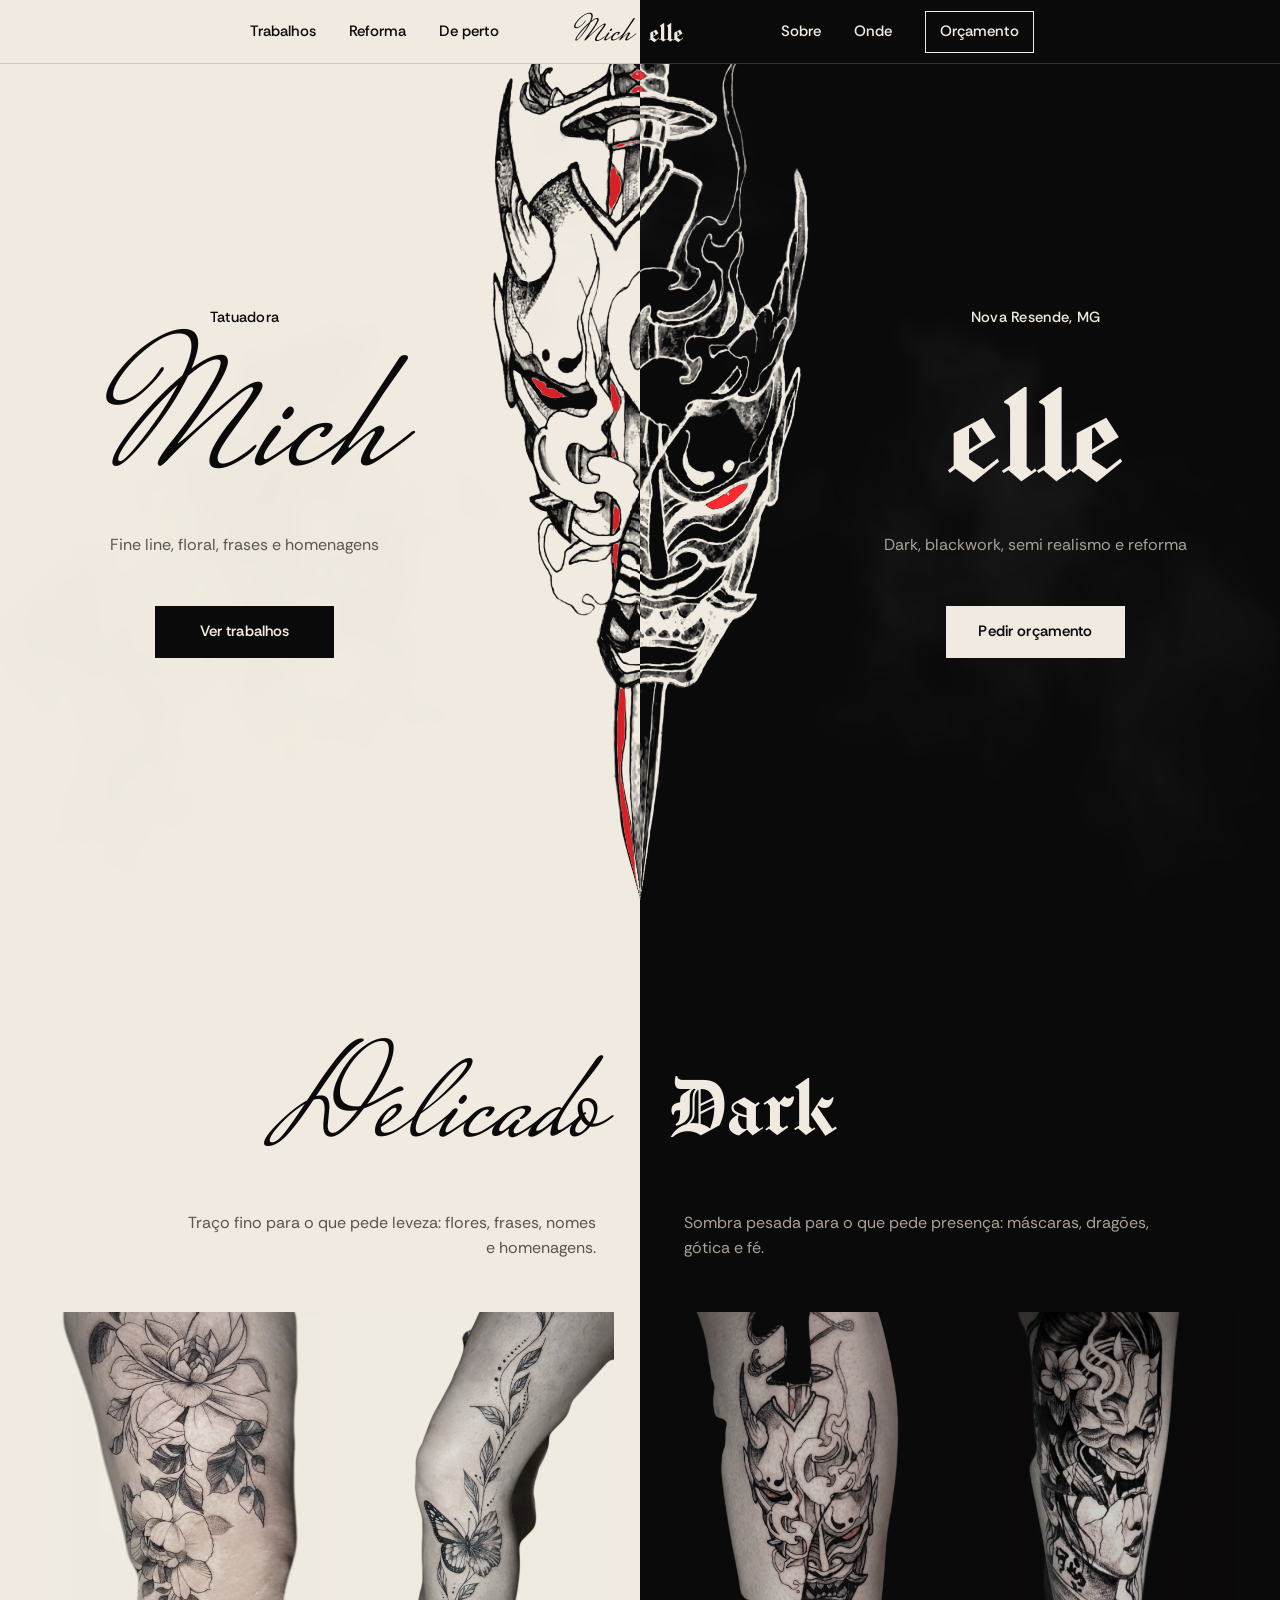
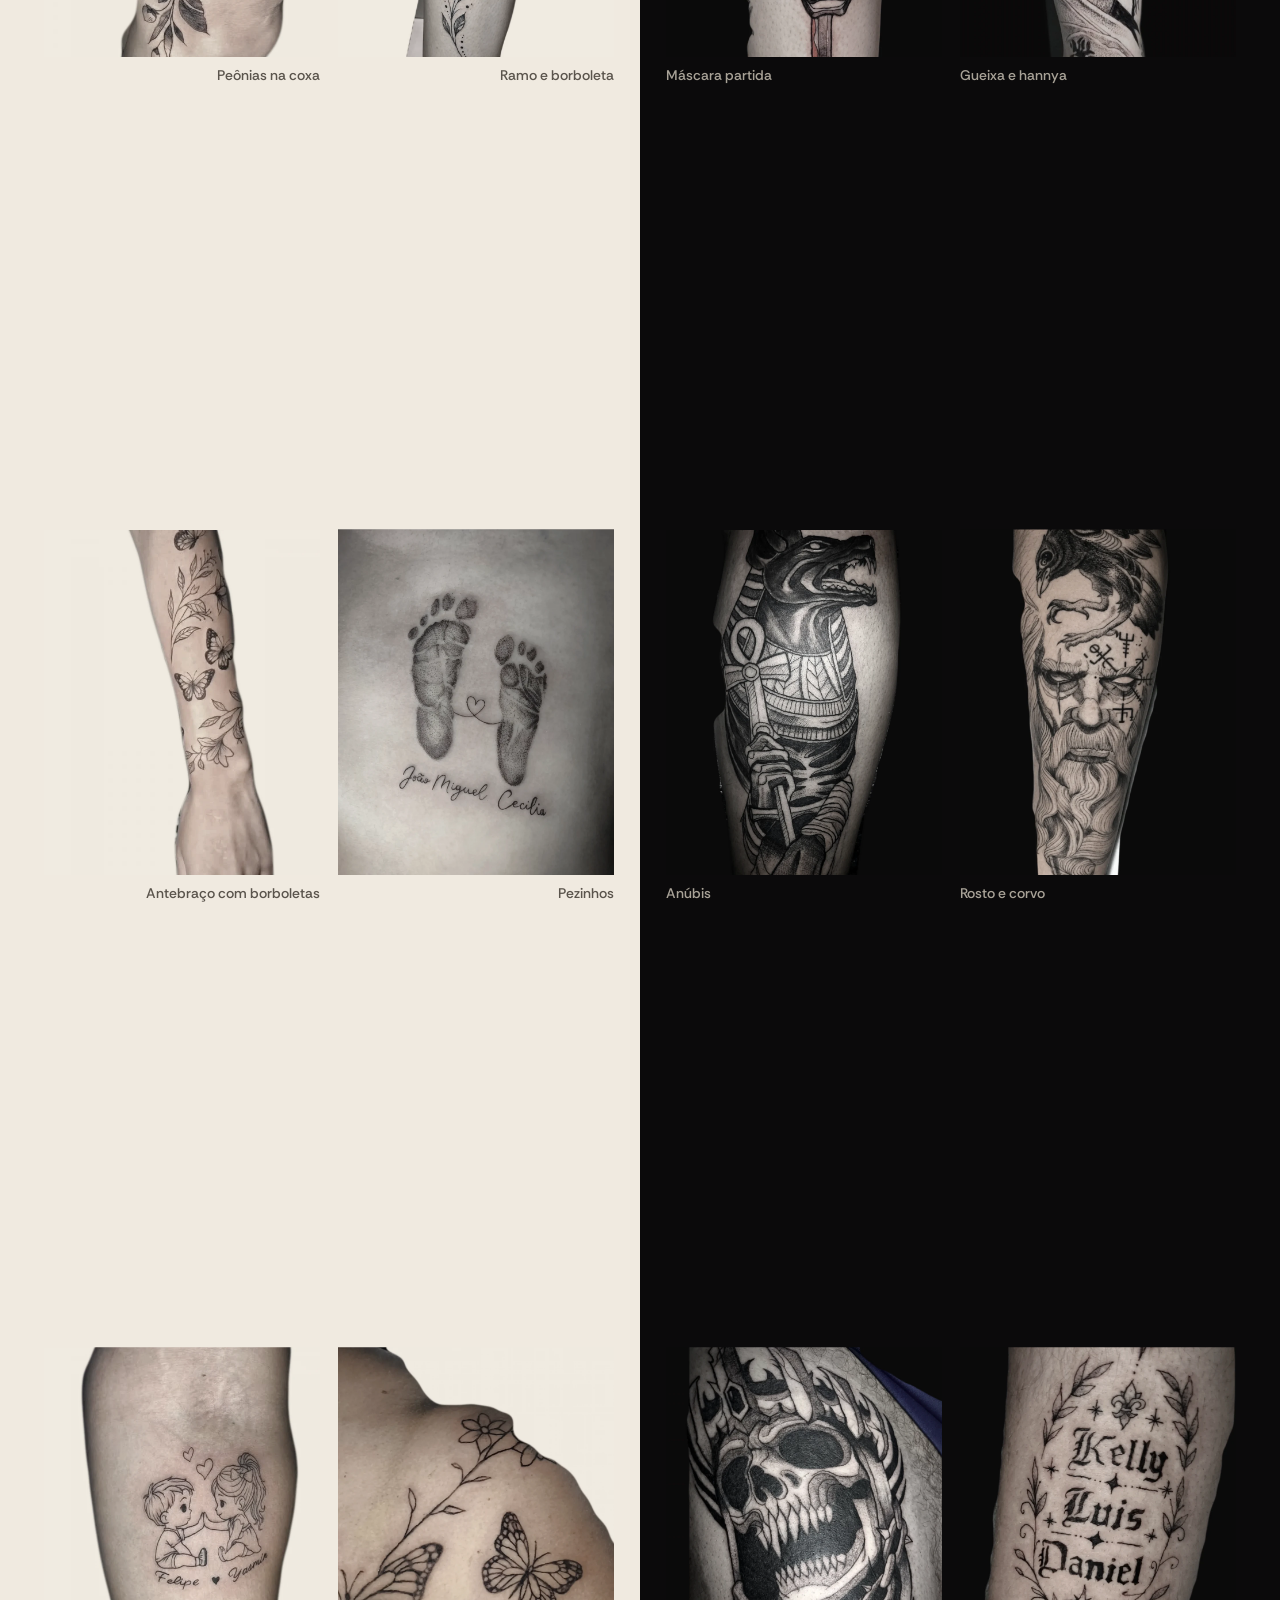
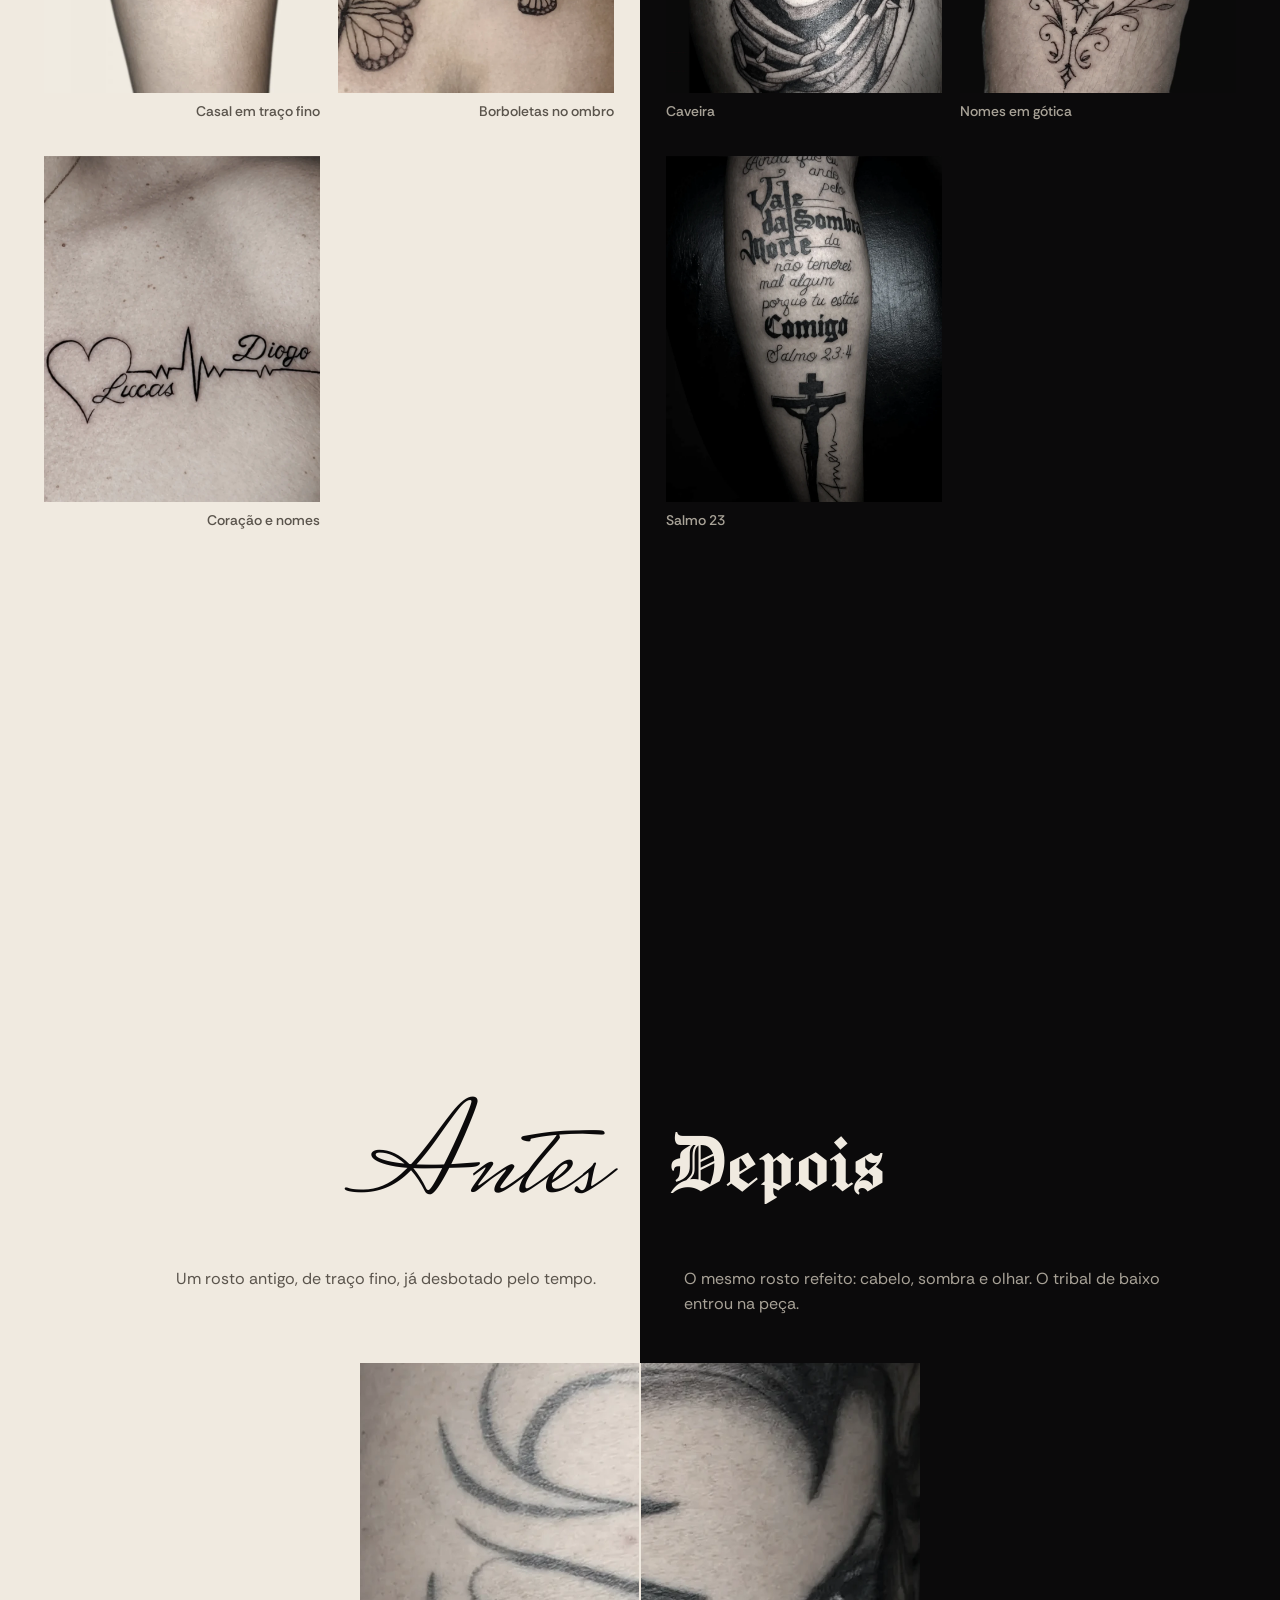
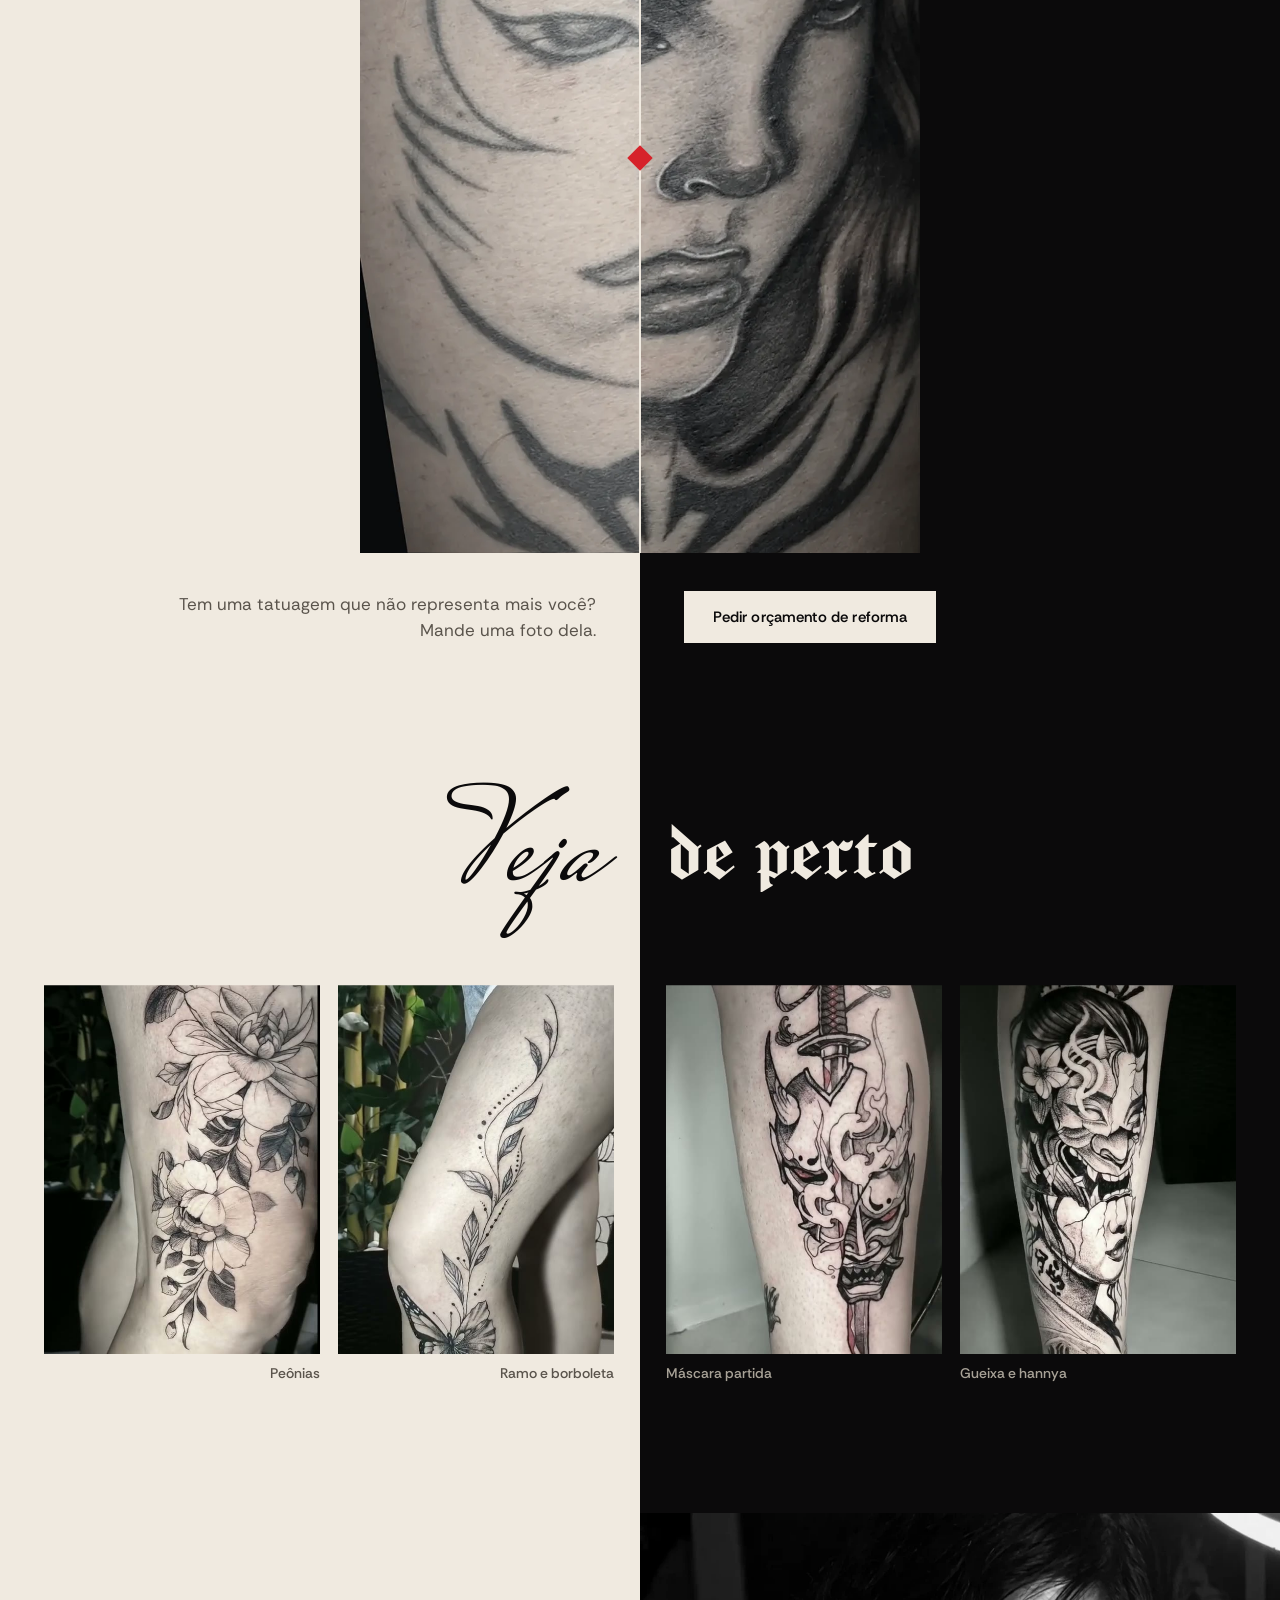
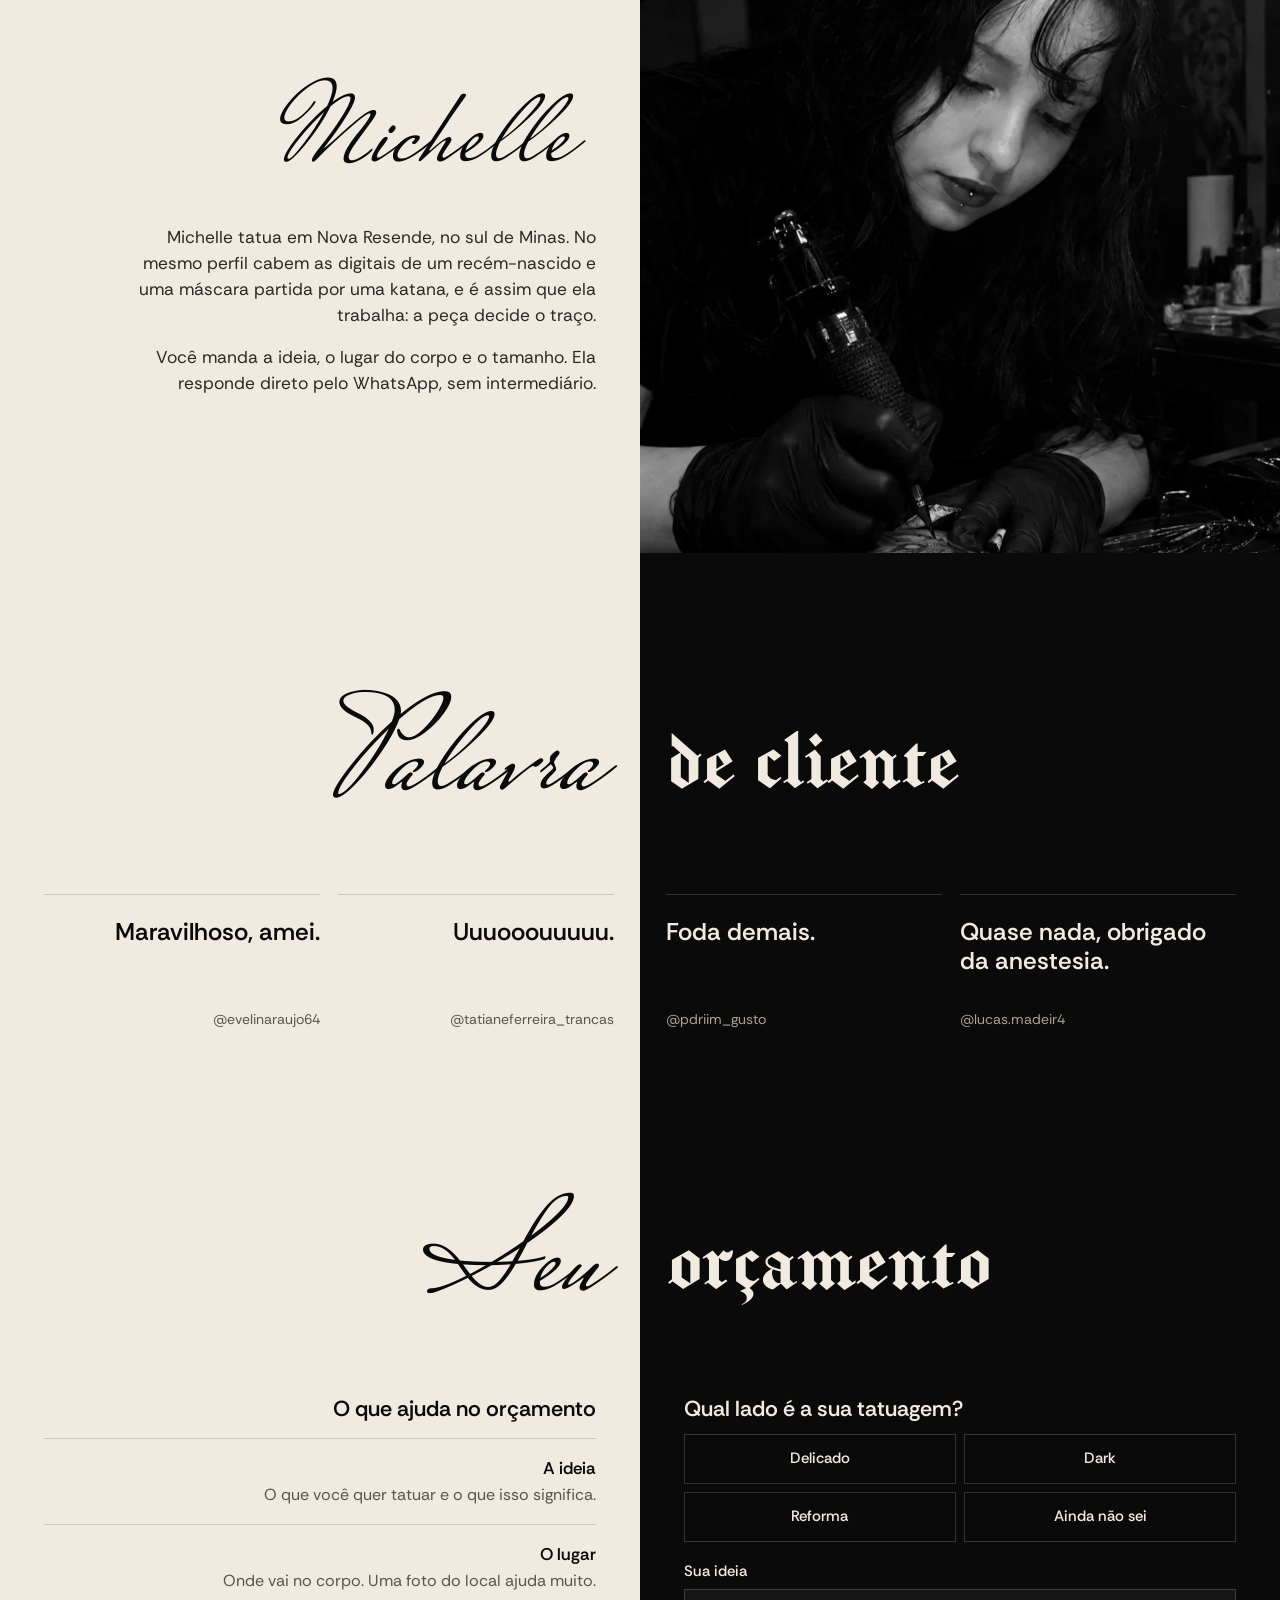
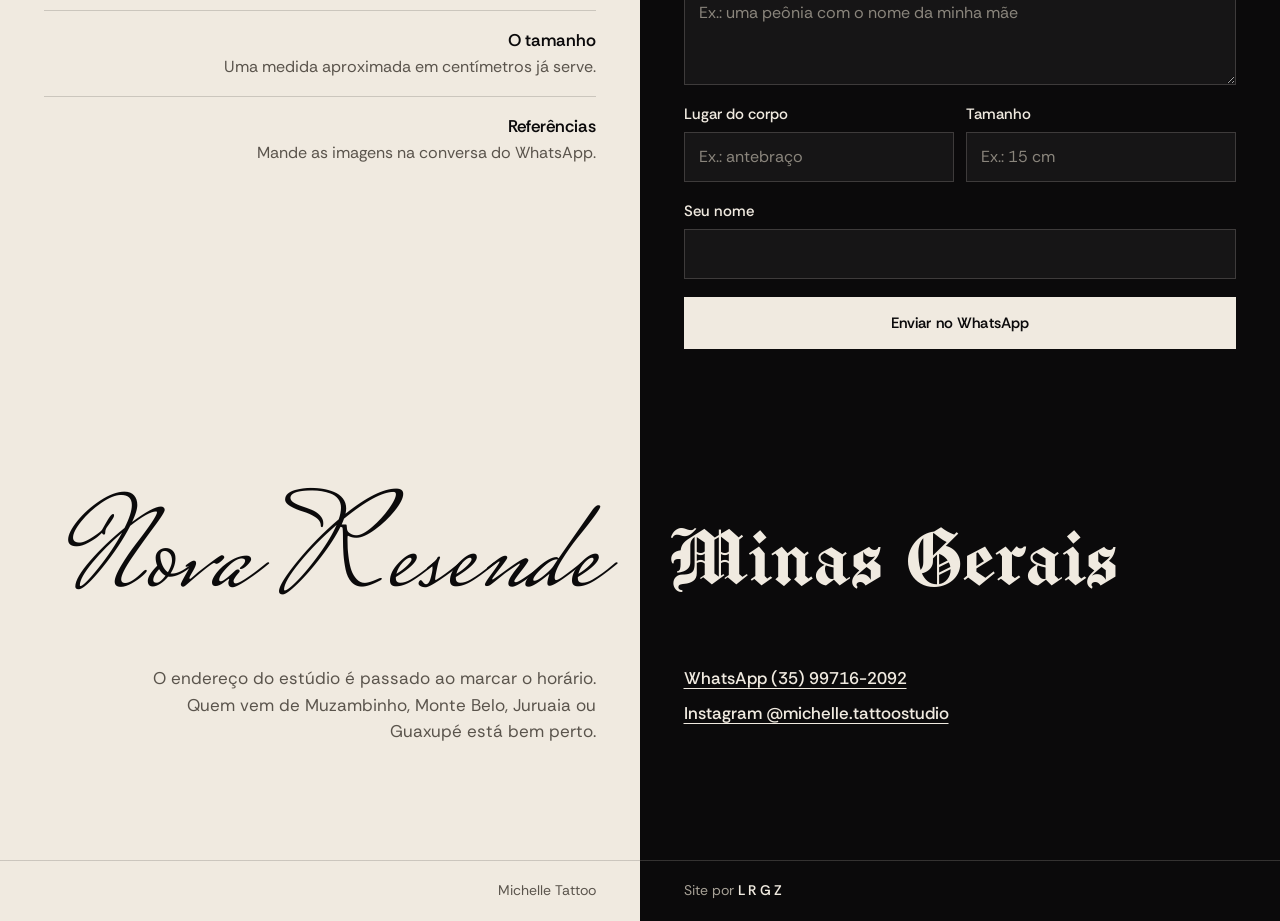
==== index.html @ d6789237 "Prévia do site da Michelle Tattoo: dois lados no eixo da katana Hero com a máscara dela em shader e " ====
<!doctype html>
<html lang="pt-BR">
<head>
<meta charset="utf-8">
<meta name="viewport" content="width=device-width, initial-scale=1, viewport-fit=cover">
<title>Michelle Tattoo | Tatuadora em Nova Resende, MG</title>
<meta name="description" content="Michelle é tatuadora em Nova Resende, MG. Do fine line ao dark: floral, frases, blackwork, semi realismo e reforma. Orçamento pelo WhatsApp.">
<meta name="robots" content="noindex">
<meta name="theme-color" content="#0b0a0b">
<link rel="canonical" href="https://azeugral.github.io/michelle-tattoo/">
<meta property="og:type" content="website">
<meta property="og:locale" content="pt_BR">
<meta property="og:title" content="Michelle Tattoo">
<meta property="og:description" content="Tatuadora em Nova Resende, MG. Do delicado ao dark.">
<meta property="og:url" content="https://azeugral.github.io/michelle-tattoo/">
<meta property="og:image" content="https://azeugral.github.io/michelle-tattoo/assets/img/og.jpg?v=2">
<meta property="og:image:width" content="1200">
<meta property="og:image:height" content="630">
<meta name="twitter:card" content="summary_large_image">
<link rel="icon" href="assets/img/favicon.png" type="image/png">
<link rel="preload" href="assets/fonts/script.woff2" as="font" type="font/woff2" crossorigin>
<link rel="preload" href="assets/fonts/gotica.woff2" as="font" type="font/woff2" crossorigin>
<link rel="preload" href="assets/fonts/corpo.woff2" as="font" type="font/woff2" crossorigin>
<link rel="preload" href="assets/img/hero/tom.webp" as="image">
<link rel="stylesheet" href="assets/css/site.css?v=1">
<script type="application/ld+json">{"@context":"https://schema.org","@type":"TattooParlor","name":"Michelle Tattoo","telephone":"+55 35 99716-2092","address":{"@type":"PostalAddress","addressLocality":"Nova Resende","addressRegion":"MG","addressCountry":"BR"},"sameAs":["https://www.instagram.com/michelle.tattoostudio/"]}</script>
</head>
<body>
<a class="saltar" href="#trabalhos">Ir para os trabalhos</a>

<header class="topo" id="topo-bar">
  <nav class="nav-l" aria-label="Principal, esquerda">
    <a href="#trabalhos">Trabalhos</a>
    <a href="#reforma">Reforma</a>
    <a href="#perto">De perto</a>
  </nav>
  <a class="marca" href="#inicio" aria-label="Michelle Tattoo, início"><span class="s">Mich</span><span class="g">elle</span></a>
  <nav class="nav-d" aria-label="Principal, direita">
    <a href="#sobre">Sobre</a>
    <a href="#onde">Onde</a>
    <a class="nav-bt" href="#orcamento">Orçamento</a>
  </nav>
  <button class="bt-menu" id="btMenu" type="button" aria-expanded="false" aria-controls="menu">Menu</button>
  <a class="bt-orc" href="#orcamento">Orçamento</a>
</header>

<div class="menu" id="menu" hidden>
  <nav class="menu-l" aria-label="Menu, delicado">
    <a href="#trabalhos">Trabalhos</a>
    <a href="#reforma">Reforma</a>
    <a href="#perto">De perto</a>
  </nav>
  <nav class="menu-d" aria-label="Menu, dark">
    <a href="#sobre">Sobre</a>
    <a href="#orcamento">Orçamento</a>
    <a href="#onde">Onde</a>
  </nav>
</div>

<main>
<section class="hero" id="inicio" aria-label="Apresentação">
  <div class="hero-fundo" id="heroFundo" aria-hidden="true">
    <img class="hero-poster" id="heroPoster" alt="" hidden>
  </div>
  <h1 class="sr">Michelle, tatuadora em Nova Resende, MG</h1>
  <div class="hero-lado he">
    <p class="chapeu">Tatuadora</p>
    <p class="nome s" aria-hidden="true">Mich</p>
    <p class="estilos">Fine line, floral, frases e homenagens</p>
    <a class="bt bt-tinta" href="#trabalhos">Ver trabalhos</a>
  </div>
  <div class="hero-lado hd">
    <p class="chapeu">Nova Resende, MG</p>
    <p class="nome g" aria-hidden="true">elle</p>
    <p class="estilos">Dark, blackwork, semi realismo e reforma</p>
    <a class="bt bt-osso" href="#orcamento">Pedir orçamento</a>
  </div>
</section>

<section class="sec" id="trabalhos" aria-labelledby="tTrab">
  <h2 class="tit" id="tTrab"><span class="s">Delicado</span><span class="g">Dark</span></h2>
  <p class="sub"><span>Traço fino para o que pede leveza: flores, frases, nomes e homenagens.</span><span>Sombra pesada para o que pede presença: máscaras, dragões, gótica e fé.</span></p>
  <div class="par" id="grade">
    <div class="col col-e"><button class="peca" type="button" data-id="peonia" aria-label="Abrir Peônias na coxa"><span class="peca-q" style="background-image:url([data-uri])"><img src="assets/img/p/peonia.webp" alt="Peônias na coxa" width="960" height="1200" loading="lazy" draggable="false"></span><span class="peca-leg">Peônias na coxa</span></button><button class="peca" type="button" data-id="ramo" aria-label="Abrir Ramo e borboleta"><span class="peca-q" style="background-image:url([data-uri])"><img src="assets/img/p/ramo.webp" alt="Ramo e borboleta" width="960" height="1200" loading="lazy" draggable="false"></span><span class="peca-leg">Ramo e borboleta</span></button><button class="peca" type="button" data-id="costas" aria-label="Abrir Frase na coluna"><span class="peca-q" style="background-image:url([data-uri])"><img src="assets/img/p/costas.webp" alt="Frase na coluna" width="960" height="1200" loading="lazy" draggable="false"></span><span class="peca-leg">Frase na coluna</span></button><button class="peca" type="button" data-id="borboletas" aria-label="Abrir Antebraço com borboletas"><span class="peca-q" style="background-image:url([data-uri])"><img src="assets/img/p/borboletas.webp" alt="Antebraço com borboletas" width="960" height="1200" loading="lazy" draggable="false"></span><span class="peca-leg">Antebraço com borboletas</span></button><button class="peca" type="button" data-id="pezinhos" aria-label="Abrir Pezinhos"><span class="peca-q" style="background-image:url([data-uri])"><img src="assets/img/p/pezinhos.webp" alt="Pezinhos" width="960" height="1200" loading="lazy" draggable="false"></span><span class="peca-leg">Pezinhos</span></button><button class="peca" type="button" data-id="lotus" aria-label="Abrir Lótus"><span class="peca-q" style="background-image:url([data-uri])"><img src="assets/img/p/lotus.webp" alt="Lótus" width="960" height="1200" loading="lazy" draggable="false"></span><span class="peca-leg">Lótus</span></button><button class="peca" type="button" data-id="casal" aria-label="Abrir Casal em traço fino"><span class="peca-q" style="background-image:url([data-uri])"><img src="assets/img/p/casal.webp" alt="Casal em traço fino" width="960" height="1200" loading="lazy" draggable="false"></span><span class="peca-leg">Casal em traço fino</span></button><button class="peca" type="button" data-id="ombro" aria-label="Abrir Borboletas no ombro"><span class="peca-q" style="background-image:url([data-uri])"><img src="assets/img/p/ombro.webp" alt="Borboletas no ombro" width="960" height="1200" loading="lazy" draggable="false"></span><span class="peca-leg">Borboletas no ombro</span></button><button class="peca" type="button" data-id="coracao" aria-label="Abrir Coração e nomes"><span class="peca-q" style="background-image:url([data-uri])"><img src="assets/img/p/coracao.webp" alt="Coração e nomes" width="960" height="1200" loading="lazy" draggable="false"></span><span class="peca-leg">Coração e nomes</span></button><button class="peca" type="button" data-id="nomes" aria-label="Abrir Nomes no braço"><span class="peca-q" style="background-image:url([data-uri])"><img src="assets/img/p/nomes.webp" alt="Nomes no braço" width="960" height="1200" loading="lazy" draggable="false"></span><span class="peca-leg">Nomes no braço</span></button></div>
    <div class="col col-d"><button class="peca" type="button" data-id="hannya" aria-label="Abrir Máscara partida"><span class="peca-q" style="background-image:url([data-uri])"><img src="assets/img/p/hannya.webp" alt="Máscara partida" width="960" height="1200" loading="lazy" draggable="false"></span><span class="peca-leg">Máscara partida</span></button><button class="peca" type="button" data-id="gueixa" aria-label="Abrir Gueixa e hannya"><span class="peca-q" style="background-image:url([data-uri])"><img src="assets/img/p/gueixa.webp" alt="Gueixa e hannya" width="960" height="1200" loading="lazy" draggable="false"></span><span class="peca-leg">Gueixa e hannya</span></button><button class="peca" type="button" data-id="dragao" aria-label="Abrir Dragão"><span class="peca-q" style="background-image:url([data-uri])"><img src="assets/img/p/dragao.webp" alt="Dragão" width="960" height="1200" loading="lazy" draggable="false"></span><span class="peca-leg">Dragão</span></button><button class="peca" type="button" data-id="anubis" aria-label="Abrir Anúbis"><span class="peca-q" style="background-image:url([data-uri])"><img src="assets/img/p/anubis.webp" alt="Anúbis" width="960" height="1200" loading="lazy" draggable="false"></span><span class="peca-leg">Anúbis</span></button><button class="peca" type="button" data-id="corvo" aria-label="Abrir Rosto e corvo"><span class="peca-q" style="background-image:url([data-uri])"><img src="assets/img/p/corvo.webp" alt="Rosto e corvo" width="960" height="1200" loading="lazy" draggable="false"></span><span class="peca-leg">Rosto e corvo</span></button><button class="peca" type="button" data-id="jesus" aria-label="Abrir Jesus semi realista"><span class="peca-q" style="background-image:url([data-uri])"><img src="assets/img/p/jesus.webp" alt="Jesus semi realista" width="960" height="1200" loading="lazy" draggable="false"></span><span class="peca-leg">Jesus semi realista</span></button><button class="peca" type="button" data-id="caveira" aria-label="Abrir Caveira"><span class="peca-q" style="background-image:url([data-uri])"><img src="assets/img/p/caveira.webp" alt="Caveira" width="960" height="1200" loading="lazy" draggable="false"></span><span class="peca-leg">Caveira</span></button><button class="peca" type="button" data-id="gotica" aria-label="Abrir Nomes em gótica"><span class="peca-q" style="background-image:url([data-uri])"><img src="assets/img/p/gotica.webp" alt="Nomes em gótica" width="960" height="1200" loading="lazy" draggable="false"></span><span class="peca-leg">Nomes em gótica</span></button><button class="peca" type="button" data-id="salmo" aria-label="Abrir Salmo 23"><span class="peca-q" style="background-image:url([data-uri])"><img src="assets/img/p/salmo.webp" alt="Salmo 23" width="960" height="1200" loading="lazy" draggable="false"></span><span class="peca-leg">Salmo 23</span></button><button class="peca" type="button" data-id="dedos" aria-label="Abrir Dark nos dedos"><span class="peca-q" style="background-image:url([data-uri])"><img src="assets/img/p/dedos.webp" alt="Dark nos dedos" width="960" height="1200" loading="lazy" draggable="false"></span><span class="peca-leg">Dark nos dedos</span></button></div>
  </div>
  <div class="ver-mais"><button class="bt bt-osso" id="verMais" type="button">Ver todos os trabalhos</button></div>
</section>

<section class="sec" id="reforma" aria-labelledby="tRef">
  <h2 class="tit" id="tRef"><span class="s">Antes</span><span class="g">Depois</span></h2>
  <p class="sub"><span>Um rosto antigo, de traço fino, já desbotado pelo tempo.</span><span>O mesmo rosto refeito: cabelo, sombra e olhar. O tribal de baixo entrou na peça.</span></p>
  <div class="comp" id="comp" style="--p:50%">
    <img class="comp-d" src="assets/img/depois.webp" alt="Depois da reforma: rosto feminino em sombra pesada com cabelo volumoso" width="900" height="1500" loading="lazy" draggable="false">
    <div class="comp-a"><img src="assets/img/antes.webp" alt="Antes da reforma: rosto feminino em traço fino e desbotado" width="900" height="1500" loading="lazy" draggable="false"></div>
    <div class="comp-linha" aria-hidden="true"><i></i></div>
    <input id="compR" type="range" min="0" max="100" value="50" aria-label="Arraste para comparar antes e depois da reforma">
  </div>
  <div class="ref-cta"><p>Tem uma tatuagem que não representa mais você? Mande uma foto dela.</p><a class="bt bt-osso" href="#orcamento" data-lado="Reforma">Pedir orçamento de reforma</a></div>
</section>

<section class="sec" id="perto" aria-labelledby="tPerto">
  <h2 class="tit" id="tPerto"><span class="s">Veja</span><span class="g">de perto</span></h2>
  <div class="par reels">
    <div class="col col-e">
      <figure class="reel"><video data-src="assets/video/peonia.mp4" poster="assets/img/peonia-p.jpg" muted loop playsinline preload="none" aria-label="Vídeo das peônias na coxa"></video><figcaption>Peônias</figcaption></figure>
      <figure class="reel"><video data-src="assets/video/ramo.mp4" poster="assets/img/ramo-p.jpg" muted loop playsinline preload="none" aria-label="Vídeo do ramo com borboleta na perna"></video><figcaption>Ramo e borboleta</figcaption></figure>
    </div>
    <div class="col col-d">
      <figure class="reel"><video data-src="assets/video/hannya.mp4" poster="assets/img/hannya-p.jpg" muted loop playsinline preload="none" aria-label="Vídeo da máscara partida na panturrilha"></video><figcaption>Máscara partida</figcaption></figure>
      <figure class="reel"><video data-src="assets/video/gueixa.mp4" poster="assets/img/gueixa-p.jpg" muted loop playsinline preload="none" aria-label="Vídeo da gueixa com hannya na perna"></video><figcaption>Gueixa e hannya</figcaption></figure>
    </div>
  </div>
</section>

<section class="sec" id="sobre" aria-labelledby="tSobre">
  <div class="par sobre">
    <div class="sobre-txt">
      <h2 class="tit-s s" id="tSobre">Michelle</h2>
      <p>Michelle tatua em Nova Resende, no sul de Minas. No mesmo perfil cabem as digitais de um recém-nascido e uma máscara partida por uma katana, e é assim que ela trabalha: a peça decide o traço.</p>
      <p>Você manda a ideia, o lugar do corpo e o tamanho. Ela responde direto pelo WhatsApp, sem intermediário.</p>
    </div>
    <div class="sobre-foto">
      <img src="assets/img/michelle.webp" alt="Michelle tatuando, de luvas pretas, em foto preto e branco" width="1080" height="1080" loading="lazy">
    </div>
  </div>
</section>

<section class="sec" id="falas" aria-labelledby="tFalas">
  <h2 class="tit" id="tFalas"><span class="s">Palavra</span><span class="g">de cliente</span></h2>
  <div class="par falas">
    <div class="col col-e">
      <blockquote><p>Maravilhoso, amei.</p><cite>@evelinaraujo64</cite></blockquote>
      <blockquote><p>Uuuooouuuuu.</p><cite>@tatianeferreira_trancas</cite></blockquote>
    </div>
    <div class="col col-d">
      <blockquote><p>Foda demais.</p><cite>@pdriim_gusto</cite></blockquote>
      <blockquote><p>Quase nada, obrigado da anestesia.</p><cite>@lucas.madeir4</cite></blockquote>
    </div>
  </div>
</section>

<section class="sec" id="orcamento" aria-labelledby="tOrc">
  <h2 class="tit" id="tOrc"><span class="s">Seu</span><span class="g">orçamento</span></h2>
  <div class="par orc">
    <div class="orc-txt">
      <h3>O que ajuda no orçamento</h3>
      <ul class="dicas">
        <li><b>A ideia</b><span>O que você quer tatuar e o que isso significa.</span></li>
        <li><b>O lugar</b><span>Onde vai no corpo. Uma foto do local ajuda muito.</span></li>
        <li><b>O tamanho</b><span>Uma medida aproximada em centímetros já serve.</span></li>
        <li><b>Referências</b><span>Mande as imagens na conversa do WhatsApp.</span></li>
      </ul>
    </div>
    <form class="form" id="form" novalidate>
      <fieldset>
        <legend>Qual lado é a sua tatuagem?</legend>
        <div class="escolha" id="fLado" role="group">
          <button type="button" aria-pressed="false">Delicado</button>
          <button type="button" aria-pressed="false">Dark</button>
          <button type="button" aria-pressed="false">Reforma</button>
          <button type="button" aria-pressed="false">Ainda não sei</button>
        </div>
      </fieldset>
      <label>Sua ideia<textarea id="fIdeia" rows="3" placeholder="Ex.: uma peônia com o nome da minha mãe"></textarea></label>
      <div class="linha2">
        <label>Lugar do corpo<input id="fLugar" type="text" placeholder="Ex.: antebraço" autocomplete="off"></label>
        <label>Tamanho<input id="fTam" type="text" placeholder="Ex.: 15 cm" autocomplete="off"></label>
      </div>
      <label>Seu nome<input id="fNome" type="text" autocomplete="given-name" required></label>
      <p class="erro" id="fErro" role="alert" hidden>Falta só o seu nome.</p>
      <button class="bt bt-osso bt-largo" type="submit">Enviar no WhatsApp</button>
    </form>
  </div>
</section>

<section class="sec" id="onde" aria-labelledby="tOnde">
  <h2 class="tit" id="tOnde"><span class="s">Nova Resende</span><span class="g">Minas Gerais</span></h2>
  <div class="par onde">
    <div><p>O endereço do estúdio é passado ao marcar o horário. Quem vem de Muzambinho, Monte Belo, Juruaia ou Guaxupé está bem perto.</p></div>
    <div class="contatos">
      <a href="https://wa.me/5535997162092">WhatsApp (35) 99716-2092</a>
      <a href="https://www.instagram.com/michelle.tattoostudio/" target="_blank" rel="noopener">Instagram @michelle.tattoostudio</a>
    </div>
  </div>
</section>
</main>

<footer class="rodape">
  <p class="r-e">Michelle Tattoo</p>
  <p class="r-d">Site por <a href="https://lrgz.com.br">L R G Z</a></p>
</footer>

<div class="lb" id="lb" role="dialog" aria-modal="true" aria-label="Foto do trabalho" hidden>
  <button class="lb-x" id="lbX" type="button" aria-label="Fechar">Fechar</button>
  <button class="lb-seta lb-ant" id="lbAnt" type="button" aria-label="Anterior"><span aria-hidden="true">&#8592;</span></button>
  <div class="lb-palco" id="lbPalco"></div>
  <button class="lb-seta lb-prox" id="lbProx" type="button" aria-label="Próximo"><span aria-hidden="true">&#8594;</span></button>
  <div class="lb-pe">
    <p id="lbLeg"></p>
    <div class="lb-vistas" id="lbVistas"></div>
    <button class="bt bt-osso" id="lbQuero" type="button">Quero uma assim</button>
  </div>
</div>

<script>window.PECAS=[{"id": "peonia", "leg": "Peônias na coxa", "lado": "e", "fotos": ["assets/img/o/10_0.webp"], "video": "assets/video/peonia.mp4"}, {"id": "ramo", "leg": "Ramo e borboleta", "lado": "e", "fotos": ["assets/img/o/05_0.webp", "assets/img/o/05_1.webp"], "video": "assets/video/ramo.mp4"}, {"id": "costas", "leg": "Frase na coluna", "lado": "e", "fotos": ["assets/img/o/03_0.webp", "assets/img/o/03_1.webp"]}, {"id": "borboletas", "leg": "Antebraço com borboletas", "lado": "e", "fotos": ["assets/img/o/07_0.webp"]}, {"id": "pezinhos", "leg": "Pezinhos", "lado": "e", "fotos": ["assets/img/o/11_0.webp"]}, {"id": "lotus", "leg": "Lótus", "lado": "e", "fotos": ["assets/img/o/22_0.webp"]}, {"id": "casal", "leg": "Casal em traço fino", "lado": "e", "fotos": ["assets/img/o/01_0.webp"]}, {"id": "ombro", "leg": "Borboletas no ombro", "lado": "e", "fotos": ["assets/img/o/15_0.webp"]}, {"id": "coracao", "leg": "Coração e nomes", "lado": "e", "fotos": ["assets/img/o/12_0.webp"]}, {"id": "nomes", "leg": "Nomes no braço", "lado": "e", "fotos": ["assets/img/o/18_0.webp"]}, {"id": "hannya", "leg": "Máscara partida", "lado": "d", "fotos": ["assets/img/o/06_0.webp", "assets/img/o/06_1.webp"], "video": "assets/video/hannya.mp4"}, {"id": "gueixa", "leg": "Gueixa e hannya", "lado": "d", "fotos": ["assets/img/o/08_0.webp", "assets/img/o/08_1.webp"], "video": "assets/video/gueixa.mp4"}, {"id": "dragao", "leg": "Dragão", "lado": "d", "fotos": ["assets/img/o/19_0.webp"]}, {"id": "anubis", "leg": "Anúbis", "lado": "d", "fotos": ["assets/img/o/17_0.webp"]}, {"id": "corvo", "leg": "Rosto e corvo", "lado": "d", "fotos": ["assets/img/o/13_0.webp"]}, {"id": "jesus", "leg": "Jesus semi realista", "lado": "d", "fotos": ["assets/img/o/21_0.webp"]}, {"id": "caveira", "leg": "Caveira", "lado": "d", "fotos": ["assets/img/o/04_0.webp"]}, {"id": "gotica", "leg": "Nomes em gótica", "lado": "d", "fotos": ["assets/img/o/14_0.webp", "assets/img/o/14_1.webp"]}, {"id": "salmo", "leg": "Salmo 23", "lado": "d", "fotos": ["assets/img/o/20_0.webp"]}, {"id": "dedos", "leg": "Dark nos dedos", "lado": "d", "fotos": ["assets/img/o/23_0.webp"]}];</script>
<script src="assets/js/tinta.js?v=1"></script>
<script src="assets/js/site.js?v=1"></script>
</body>
</html>
---- assets/css/site.css ----
@font-face{font-family:"Script";src:url(../fonts/script.woff2) format("woff2");font-display:swap}
@font-face{font-family:"Gotica";src:url(../fonts/gotica.woff2) format("woff2");font-display:swap}
@font-face{font-family:"Corpo";src:url(../fonts/corpo.woff2) format("woff2");font-weight:300 800;font-display:swap}

:root{
  --papel:#f0eae0;--preto:#0b0a0b;--rub:#d6222a;
  --cinza-e:#5a544c;--cinza-d:#a8a297;
  --fio-e:rgba(11,10,11,.16);--fio-d:rgba(240,234,224,.18);
  --ease:cubic-bezier(.16,.84,.32,1);
  --barra:64px;--borda:clamp(16px,3.4vw,56px);--miolo:clamp(10px,2vw,30px);
}
*{box-sizing:border-box}
[hidden]{display:none!important}
html{scroll-behavior:smooth;scroll-padding-top:calc(var(--barra) + 8px);-webkit-text-size-adjust:100%}
body{margin:0;background:linear-gradient(90deg,var(--papel) 50%,var(--preto) 50%);color:var(--preto);font:400 17px/1.55 "Corpo",system-ui,sans-serif;-webkit-font-smoothing:antialiased;overflow-x:hidden}
img,video{display:block;max-width:100%;height:auto}
a{color:inherit}
h1,h2,h3,p,ul,figure,blockquote,fieldset{margin:0;padding:0;border:0}
ul{list-style:none}
.sr{position:absolute;width:1px;height:1px;overflow:hidden;clip-path:inset(50%);white-space:nowrap}
.s{font-family:"Script",cursive;font-weight:400}
.g{font-family:"Gotica",serif;font-weight:400}
.saltar{position:fixed;left:12px;top:-60px;z-index:60;background:var(--preto);color:var(--papel);padding:10px 14px;transition:top .3s var(--ease)}
.saltar:focus{top:12px}
:focus-visible{outline:2px solid var(--rub);outline-offset:3px}

/* barra: metade papel, metade preto, sempre no eixo */
.topo{position:fixed;inset:0 0 auto 0;z-index:40;height:var(--barra);display:grid;grid-template-columns:1fr auto 1fr;align-items:center;background:linear-gradient(90deg,var(--papel) 50%,var(--preto) 50%)}
.topo::after{content:"";position:absolute;inset:auto 0 0 0;height:1px;background:linear-gradient(90deg,var(--fio-e) 50%,var(--fio-d) 50%)}
.marca{display:grid;grid-template-columns:1fr 1fr;align-items:center;width:230px;height:var(--barra);text-decoration:none;line-height:1}
.marca .s{justify-self:end;color:var(--preto);font-size:38px;padding:8px 9px 0 12px;line-height:1.2}
.marca .g{justify-self:start;color:var(--papel);font-size:29px;padding-left:9px}
.nav-l,.nav-d{display:flex;align-items:center;gap:clamp(18px,2.6vw,42px)}
.nav-l{justify-content:flex-end;padding:0 clamp(12px,2vw,30px) 0 var(--borda);color:var(--preto)}
.nav-d{justify-content:flex-start;padding:0 var(--borda) 0 clamp(12px,2vw,30px);color:var(--papel)}
.nav-l a,.nav-d a{font-size:15px;font-weight:500;text-decoration:none;position:relative;padding:8px 0;white-space:nowrap}
.nav-l a:not(.nav-bt)::after,.nav-d a:not(.nav-bt)::after{content:"";position:absolute;left:0;right:0;bottom:3px;height:1px;background:currentColor;transform:scaleX(0);transition:transform .35s var(--ease)}
.nav-l a:not(.nav-bt)::after{transform-origin:right}
.nav-d a:not(.nav-bt)::after{transform-origin:left}
.nav-l a:hover::after,.nav-d a:hover::after{transform:scaleX(1)}
.nav-d .nav-bt{border:1px solid var(--papel);padding:8px 14px;transition:background .3s var(--ease),color .3s var(--ease)}
.nav-d .nav-bt:hover{background:var(--papel);color:var(--preto)}
.bt-menu,.bt-orc{display:none}

/* botoes retos, cor que entra do eixo */
.bt{--f:var(--preto);--t:var(--papel);display:inline-flex;align-items:center;justify-content:center;min-height:52px;padding:0 28px;border:1px solid var(--f);background:var(--f);color:var(--t);font:600 15px/1.1 "Corpo",sans-serif;letter-spacing:.01em;text-decoration:none;cursor:pointer;position:relative;overflow:hidden;isolation:isolate;transition:color .35s var(--ease),transform .35s var(--ease);-webkit-tap-highlight-color:transparent}
.bt::before{content:"";position:absolute;inset:0;background:var(--rub);transform:scaleX(0);z-index:-1;transition:transform .35s var(--ease)}
.bt-tinta::before{transform-origin:right}
.bt-osso{--f:var(--papel);--t:var(--preto)}
.bt-osso::before{transform-origin:left}
.bt:hover{color:var(--papel)}
.bt:hover::before{transform:scaleX(1)}
.bt:active{transform:scale(.98)}
.bt-largo{width:100%}

/* hero */
.hero{position:relative;height:100vh;height:100svh;min-height:520px;display:grid;grid-template-columns:1fr 1fr;overflow:hidden}
.hero-fundo{position:absolute;inset:0;background:linear-gradient(90deg,var(--papel) 50%,var(--preto) 50%)}
.hero-fundo canvas,.hero-fundo video,.hero-poster{position:absolute;inset:0;width:100%;height:100%;display:block;object-fit:cover;object-position:50% 50%}
.hero-lado{position:relative;z-index:2;display:grid;grid-template-rows:1fr auto min(16vw,33vh) auto auto 1fr;justify-items:center;align-items:center;text-align:center;padding:var(--barra) calc(var(--art-w,26vh)*.5 + 16px) 0 var(--borda);animation:entra .9s var(--ease) both}
.hero-lado.he{color:var(--preto);--dx:18px}
.hero-lado.hd{color:var(--papel);padding:var(--barra) var(--borda) 0 calc(var(--art-w,26vh)*.5 + 16px);--dx:-18px}
@keyframes entra{from{opacity:0;transform:translateX(var(--dx))}to{opacity:1;transform:none}}
.chapeu{grid-row:2;font-size:clamp(14px,1.15vw,17px);font-weight:500;letter-spacing:.02em}
.hero-cab{display:contents}
.nome{grid-row:3;line-height:1.12;white-space:nowrap}
.nome.s{font-size:min(14.6vw,31vh);padding:.07em .16em .02em .2em}
.nome.g{font-size:min(11.6vw,25vh);padding:.09em .06em .06em}
.estilos{grid-row:4;font-size:clamp(15px,1.25vw,19px);line-height:1.4;max-width:24em;min-height:2.8em;margin-bottom:clamp(14px,3vh,30px);text-wrap:balance}
.hero-lado>.bt{grid-row:5;width:clamp(170px,14vw,210px);padding:0 10px}
.he .estilos{color:var(--cinza-e)}.hd .estilos{color:var(--cinza-d)}

/* secoes */
.sec{padding:clamp(72px,10vw,150px) 0 0}
.tit{display:grid;grid-template-columns:1fr 1fr;align-items:baseline;font-weight:400;line-height:1.14}
.tit .s{justify-self:end;color:var(--preto);font-size:clamp(68px,10.4vw,172px);padding:.1em .3em 0 .34em;line-height:1.12}
.tit .g{justify-self:start;color:var(--papel);font-size:clamp(46px,7vw,114px);padding:0 .1em 0 .3em}
.sub{display:grid;grid-template-columns:1fr 1fr;margin-top:clamp(10px,1.6vw,22px)}
.sub span{padding:0 var(--borda);max-width:36em;font-size:clamp(16px,1.2vw,18px);text-wrap:pretty}
.sub span:first-child{justify-self:end;text-align:right;color:var(--cinza-e)}
.sub span:last-child{color:var(--cinza-d)}
.par{display:grid;grid-template-columns:minmax(0,1fr) minmax(0,1fr);margin-top:clamp(30px,4vw,60px)}
.par>*,.col>*,.sub>*,.tit>*{min-width:0}
.col{display:grid;grid-template-columns:minmax(0,1fr) minmax(0,1fr);gap:clamp(10px,1.4vw,22px);align-content:start}
.col-e{padding:0 var(--miolo) 0 var(--borda);color:var(--preto)}
.col-d{padding:0 var(--borda) 0 var(--miolo);color:var(--papel)}

/* pecas */
.peca{display:block;width:100%;padding:0;border:0;background:none;color:inherit;font:inherit;text-align:left;cursor:zoom-in;-webkit-tap-highlight-color:transparent}
.peca[hidden]{display:none}
.peca-q{display:block;aspect-ratio:4/5;overflow:hidden;background-size:cover;background-position:center}
.peca-q img{width:100%;height:100%;object-fit:cover;transition:transform .8s var(--ease);-webkit-user-drag:none;-webkit-touch-callout:none}
.peca:hover .peca-q img{transform:scale(1.035)}
.peca-leg{display:block;padding-top:9px;font-size:14px;line-height:1.3;font-weight:500;min-height:calc(2.6em + 9px)}
.col-e .peca{text-align:right}
.col-e .peca-leg{color:var(--cinza-e)}.col-d .peca-leg{color:var(--cinza-d)}
.revela{clip-path:inset(0 0 0 0);transition:clip-path 1.1s var(--ease)}
.js .col-e .revela.fora{clip-path:inset(0 0 0 100%)}
.js .col-d .revela.fora{clip-path:inset(0 100% 0 0)}
.ver-mais{display:none;justify-content:center;margin-top:28px}
.ver-mais .bt{--f:var(--rub);--t:var(--papel)}
.ver-mais .bt::before{background:var(--preto);transform-origin:center}

/* antes e depois */
.comp{position:relative;width:min(560px,calc(100vw - 48px));aspect-ratio:3/5;max-height:calc(100svh - 110px);margin:clamp(26px,3.6vw,52px) auto 0;overflow:hidden;background:var(--preto);touch-action:pan-y;user-select:none}
.comp img{width:100%;height:100%;object-fit:cover;-webkit-user-drag:none}
.comp-d{position:absolute;inset:0}
.comp-a{position:absolute;inset:0;clip-path:inset(0 calc(100% - var(--p)) 0 0)}
.comp-linha{position:absolute;top:0;bottom:0;left:var(--p);width:2px;margin-left:-1px;background:var(--papel);pointer-events:none}
.comp-linha i{position:absolute;left:50%;top:50%;width:18px;height:18px;margin:-9px 0 0 -9px;background:var(--rub);transform:rotate(45deg)}
.comp input{position:absolute;inset:0;width:100%;height:100%;margin:0;opacity:0;cursor:ew-resize}
.comp:has(input:focus-visible){outline:2px solid var(--rub);outline-offset:3px}
.ref-cta{display:grid;grid-template-columns:1fr 1fr;margin-top:clamp(26px,3vw,42px);align-items:center}
.ref-cta p{justify-self:end;text-align:right;padding:0 var(--borda);max-width:30em;color:var(--cinza-e)}
.ref-cta .bt{justify-self:start;margin-left:var(--borda)}

/* videos */
.reel video{width:100%;aspect-ratio:3/4;object-fit:cover;background:#1a191a}
.reel figcaption{padding-top:9px;font-size:14px;font-weight:500}
.reels .col-e .reel{text-align:right}
.reels .col-e figcaption{color:var(--cinza-e)}.reels .col-d figcaption{color:var(--cinza-d)}

/* sobre */
.sobre{margin-top:0;align-items:center}
.sobre-txt{justify-self:end;max-width:560px;padding:0 var(--borda);text-align:right}
.sobre-txt p{margin-top:16px;font-size:clamp(17px,1.35vw,20px);line-height:1.5;color:#2b2825;text-wrap:pretty}
.tit-s{font-size:clamp(72px,9vw,150px);line-height:1.14;padding:.08em .22em 0 .3em;font-weight:400}
.sobre-foto img{width:100%;aspect-ratio:1;object-fit:cover}

/* falas */
.falas blockquote{padding:clamp(16px,1.8vw,26px) 0;border-top:1px solid var(--fio-e);min-height:9.4em;display:flex;flex-direction:column;justify-content:space-between;gap:14px}
.col-d.col blockquote{border-color:var(--fio-d)}
.falas .col-e blockquote{text-align:right}
.falas blockquote p{font-size:clamp(20px,1.9vw,29px);line-height:1.2;font-weight:600;text-wrap:balance}
.falas cite{font-style:normal;font-size:14px;overflow-wrap:anywhere}
.falas .col-e cite{color:var(--cinza-e)}.falas .col-d cite{color:var(--cinza-d)}

/* orcamento */
.orc-txt{padding:0 var(--borda);justify-self:end;width:100%;max-width:640px}
.orc-txt h3{font-size:clamp(20px,1.7vw,26px);font-weight:600;line-height:1.2;text-align:right}
.dicas{margin-top:16px}
.dicas li{display:grid;grid-template-columns:1fr;gap:2px;padding:16px 0;border-top:1px solid var(--fio-e);text-align:right}
.dicas b{font-weight:600;font-size:17px}
.dicas span{color:var(--cinza-e);font-size:16px}
.form{padding:0 var(--borda);max-width:640px;color:var(--papel);display:grid;gap:18px}
.form legend{font-size:clamp(20px,1.7vw,26px);font-weight:600;line-height:1.2;padding:0;margin-bottom:12px}
.escolha{display:grid;grid-template-columns:1fr 1fr;gap:8px}
.escolha button{min-height:50px;padding:0 12px;background:none;border:1px solid var(--fio-d);color:var(--papel);font:500 15px/1.15 "Corpo",sans-serif;cursor:pointer;transition:background .3s var(--ease),color .3s var(--ease),border-color .3s var(--ease)}
.escolha button:hover{border-color:var(--papel)}
.escolha button[aria-pressed=true]{background:var(--papel);color:var(--preto);border-color:var(--papel)}
.form label{display:grid;gap:6px;font-size:15px;font-weight:500;color:var(--papel)}
.form input,.form textarea{width:100%;min-height:50px;padding:12px 14px;background:#161516;border:1px solid var(--fio-d);border-radius:0;color:var(--papel);font:400 16px/1.4 "Corpo",sans-serif;transition:border-color .3s var(--ease)}
.form textarea{resize:vertical;min-height:96px}
.form input:focus,.form textarea:focus{outline:0;border-color:var(--papel)}
.form ::placeholder{color:#8a857c;opacity:1}
.linha2{display:grid;grid-template-columns:1fr 1fr;gap:12px}
.erro{color:#ff7a7f;font-size:15px;font-weight:500}

/* onde e rodape */
.onde{margin-top:clamp(14px,2vw,26px);align-items:start}
.onde>div:first-child{justify-self:end;max-width:560px;padding:0 var(--borda);text-align:right;color:var(--cinza-e);text-wrap:pretty}
.contatos{padding:0 var(--borda);display:grid;justify-items:start;gap:8px;color:var(--papel)}
.contatos a{font-weight:500;text-underline-offset:4px;text-decoration-thickness:1px;overflow-wrap:anywhere}
.rodape{display:grid;grid-template-columns:1fr 1fr;margin-top:clamp(70px,9vw,130px);padding:20px 0 calc(20px + env(safe-area-inset-bottom));font-size:14px;position:relative}
.rodape::before{content:"";position:absolute;inset:0 0 auto 0;height:1px;background:linear-gradient(90deg,var(--fio-e) 50%,var(--fio-d) 50%)}
.r-e{text-align:right;padding:0 var(--borda);color:var(--cinza-e)}
.r-d{padding:0 var(--borda);color:var(--cinza-d)}
.r-d a{color:var(--papel);text-decoration:none;font-weight:600;white-space:nowrap}

/* menu do celular */
.menu{position:fixed;inset:0;z-index:35;display:grid;grid-template-columns:1fr 1fr;background:linear-gradient(90deg,var(--papel) 50%,var(--preto) 50%);padding-top:var(--barra)}
.menu nav{display:flex;flex-direction:column;justify-content:center;gap:26px;padding:0 18px;font-size:21px;font-weight:600}
.menu a{text-decoration:none}
.menu-l{align-items:flex-end;color:var(--preto)}
.menu-d{align-items:flex-start;color:var(--papel)}

/* galeria */
.lb{position:fixed;inset:0;z-index:50;background:#070607;color:var(--papel);display:grid;grid-template-rows:1fr auto;grid-template-columns:72px 1fr 72px;overscroll-behavior:contain}
.lb-palco{grid-column:2;grid-row:1;display:flex;align-items:center;justify-content:center;min-height:0;min-width:0;padding:56px 0 10px;touch-action:pan-y}
.lb-palco img,.lb-palco video{max-width:100%;max-height:100%;width:auto;height:auto;object-fit:contain}
.lb-x{position:absolute;top:10px;right:14px;height:44px;padding:0 12px;background:none;border:0;color:var(--papel);font:600 15px "Corpo",sans-serif;cursor:pointer;z-index:2}
.lb-seta{grid-row:1;align-self:center;justify-self:center;width:52px;height:52px;background:none;border:1px solid var(--fio-d);color:var(--papel);font-size:20px;cursor:pointer;transition:background .3s var(--ease),color .3s var(--ease)}
.lb-seta:hover{background:var(--papel);color:var(--preto)}
.lb-ant{grid-column:1}.lb-prox{grid-column:3}
.lb-pe{grid-column:1/-1;grid-row:2;display:grid;grid-template-columns:1fr auto 1fr;align-items:center;gap:14px;padding:12px 20px calc(14px + env(safe-area-inset-bottom))}
.lb-pe p{font-weight:500}
.lb-pe .bt{justify-self:end;min-height:46px}
.lb-vistas{display:flex;gap:6px}
.lb-vistas button{width:42px;height:42px;padding:0;background:none;border:1px solid var(--fio-d);color:var(--papel);font:600 14px "Corpo",sans-serif;cursor:pointer}
.lb-vistas button[aria-pressed=true]{background:var(--papel);color:var(--preto)}

@media (min-width:1500px){
  .sub span,.falas blockquote p{max-width:none}
}

/* tablet e celular em pe: fundo em 2 metades continua, textos empilham */
@media (max-width:900px){
  :root{--barra:58px}
  body{font-size:16px}
  .topo{grid-template-columns:1fr auto 1fr}
  .nav-l,.nav-d{display:none}
  .marca{grid-column:2;grid-row:1;width:170px}
  .marca .s{font-size:32px;padding:6px 7px 0 8px}
  .marca .g{font-size:24px;padding-left:7px}
  .bt-menu,.bt-orc{display:flex;align-items:center;height:44px;background:none;border:0;padding:0 16px;font:600 15px "Corpo",sans-serif;text-decoration:none;cursor:pointer;grid-row:1}
  .bt-menu{grid-column:1;justify-self:start;color:var(--preto)}
  .bt-orc{grid-column:3;justify-self:end;color:var(--papel)}
  .sub span{padding:0 16px}
  .ref-cta{grid-template-columns:1fr;background:none;justify-items:center;text-align:center;gap:14px;margin-top:0;padding:26px 16px 0;background:var(--preto);color:var(--papel)}
  .ref-cta p{justify-self:center;text-align:center;padding:0;color:var(--cinza-d)}
  .ref-cta .bt{justify-self:center;margin:0;width:100%;max-width:420px}
  .tit .s{font-size:clamp(46px,14.2vw,110px);padding-right:.26em;padding-left:.3em}
  .tit .g{font-size:clamp(29px,9.4vw,74px);padding-left:.26em;padding-right:.1em}
  /* secoes que viram blocos cheios */
  .sobre,.orc,.onde{grid-template-columns:minmax(0,1fr)}
  .orc,.onde{margin-top:0}
  #sobre,#orcamento,#onde{background:var(--preto)}
  .sobre-txt,.orc-txt,.onde>div:first-child{background:var(--papel);max-width:none;width:100%;padding:26px 16px 30px;text-align:center}
  .tit-s{padding:.05em .2em 0}
  .sobre-foto{padding:0}
  .sobre-foto img{max-width:none}
  .dicas{display:grid;grid-template-columns:1fr 1fr;gap:0 14px}
  .orc-txt h3,.dicas li{text-align:left}
  .dicas li{align-content:start}
  .dicas span{font-size:15px;line-height:1.35}
  .form{max-width:none;padding:26px 16px 0}
  .contatos{padding:22px 16px 0;justify-items:center;text-align:center}
  .rodape{margin-top:0;background:linear-gradient(90deg,var(--papel) 50%,var(--preto) 50%)}
  #onde{padding-bottom:56px}
  #onde .tit{background:linear-gradient(90deg,var(--papel) 50%,var(--preto) 50%)}
  #orcamento .tit,#sobre .tit{background:linear-gradient(90deg,var(--papel) 50%,var(--preto) 50%)}
  #orcamento{padding-bottom:56px}
  #orcamento::before,#onde::before{content:"";display:block;height:clamp(72px,10vw,150px);margin-top:calc(-1*clamp(72px,10vw,150px));background:linear-gradient(90deg,var(--papel) 50%,var(--preto) 50%)}
  #onde .tit .s{font-size:clamp(36px,11vw,84px);white-space:nowrap;padding-right:.2em;padding-left:.32em}
  #onde .tit .g{font-size:clamp(21px,6.6vw,50px);white-space:nowrap;padding-left:.3em}
  .lb{grid-template-columns:1fr;grid-template-rows:1fr auto auto}
  .lb-palco{grid-column:1;padding:54px 0 8px}
  .lb-seta{display:none}
  .lb-pe{grid-template-columns:1fr auto;grid-row:3}
  .lb-pe .bt{grid-column:1/-1;width:100%;justify-self:stretch}
}

/* layout em pe do hero: nome em cima cruzando o eixo, mascara no meio, botoes embaixo */
.vert .hero-lado,.vert .hero-lado.he,.vert .hero-lado.hd{display:grid;grid-template-rows:var(--art-topo) var(--art-h) minmax(0,1fr);justify-items:stretch;align-items:center;padding:0;text-align:center}
.vert .hero-cab{--nome:min(25vw,calc((var(--art-topo) - var(--barra) - 22px)/1.04));grid-row:1;align-self:stretch;display:grid;grid-template-rows:auto minmax(0,1fr);padding-top:calc(var(--barra) + 6px);min-width:0}
.vert .chapeu{grid-row:1;font-size:clamp(12.5px,3.5vw,16px);line-height:1.3}
.vert .he .chapeu{text-align:right;padding-right:12px}
.vert .hd .chapeu{text-align:left;padding-left:12px}
.vert .nome{grid-row:2;align-self:end;line-height:1.04}
.vert .nome.s{font-size:var(--nome);padding:0 .09em 0 0;text-align:right}
.vert .nome.g{font-size:calc(var(--nome)*.8);padding:0 0 .1em .12em;text-align:left}
.vert .estilos{text-wrap:balance;grid-row:2;align-self:center;font-size:clamp(12px,3.4vw,16px);line-height:1.32;min-height:0;margin:0;width:calc((100vw - var(--art-w))/2);max-width:none;padding:0 7px}
.vert .he .estilos{justify-self:start}
.vert .hd .estilos{justify-self:end}
.vert .hero-lado>.bt{grid-row:3;align-self:center;justify-self:center;width:calc(100% - 22px);max-width:300px;min-width:0;padding:0 6px;min-height:50px}

/* celular: portfolio segue em dois lados, com 4 linhas e botao */
@media (max-width:640px){
  .sec{padding-top:64px}
  .col{grid-template-columns:1fr;gap:12px}
  .col-e{padding:0 6px 0 12px}.col-d{padding:0 12px 0 6px}
  .peca-leg{font-size:13px;padding-top:6px;min-height:calc(2.6em + 6px)}
  .sub{margin-top:8px}
  .sub span{font-size:14.5px;line-height:1.38;padding:0 12px}
  #reforma .sub span:first-child,#trabalhos .sub span:first-child{text-align:right}
  .ver-mais{display:flex;margin:22px 0 0}
  .falas blockquote{min-height:8.6em}
  .falas blockquote p{font-size:19px}
  .falas cite{font-size:12.5px}
  .reels .col{grid-template-columns:1fr;gap:12px}
  .comp{width:calc(100vw - 24px);max-height:none}
  .linha2{grid-template-columns:1fr 1fr}
}

@media (max-width:360px){
  .marca{width:128px}
  .marca .s{font-size:27px;padding:6px 5px 0 4px}
  .marca .g{font-size:21px;padding-left:5px}
  .bt-menu,.bt-orc{padding:0 10px;font-size:14px}
  #onde .tit .s{font-size:33px;padding-left:.1em;padding-right:.16em}
}

/* celular deitado: hero curto em duas colunas */
@media (max-height:520px) and (orientation:landscape){
  :root{--barra:50px}
  .hero{min-height:360px}
  .hero-lado,.hero-lado.hd{padding-top:calc(var(--barra) + 2px)}
  .chapeu,.estilos{font-size:13px}
  .estilos{min-height:0;margin-bottom:8px}
  .nome.s{font-size:min(11vw,27vh)}
  .nome.g{font-size:min(8vw,20vh)}
  .bt{min-height:42px;padding:0 16px}
}

@media (prefers-reduced-motion:reduce){
  html{scroll-behavior:auto}
  *,*::before,*::after{animation:none!important;transition:none!important}
  .js .col-e .revela.fora,.js .col-d .revela.fora{clip-path:none}
}
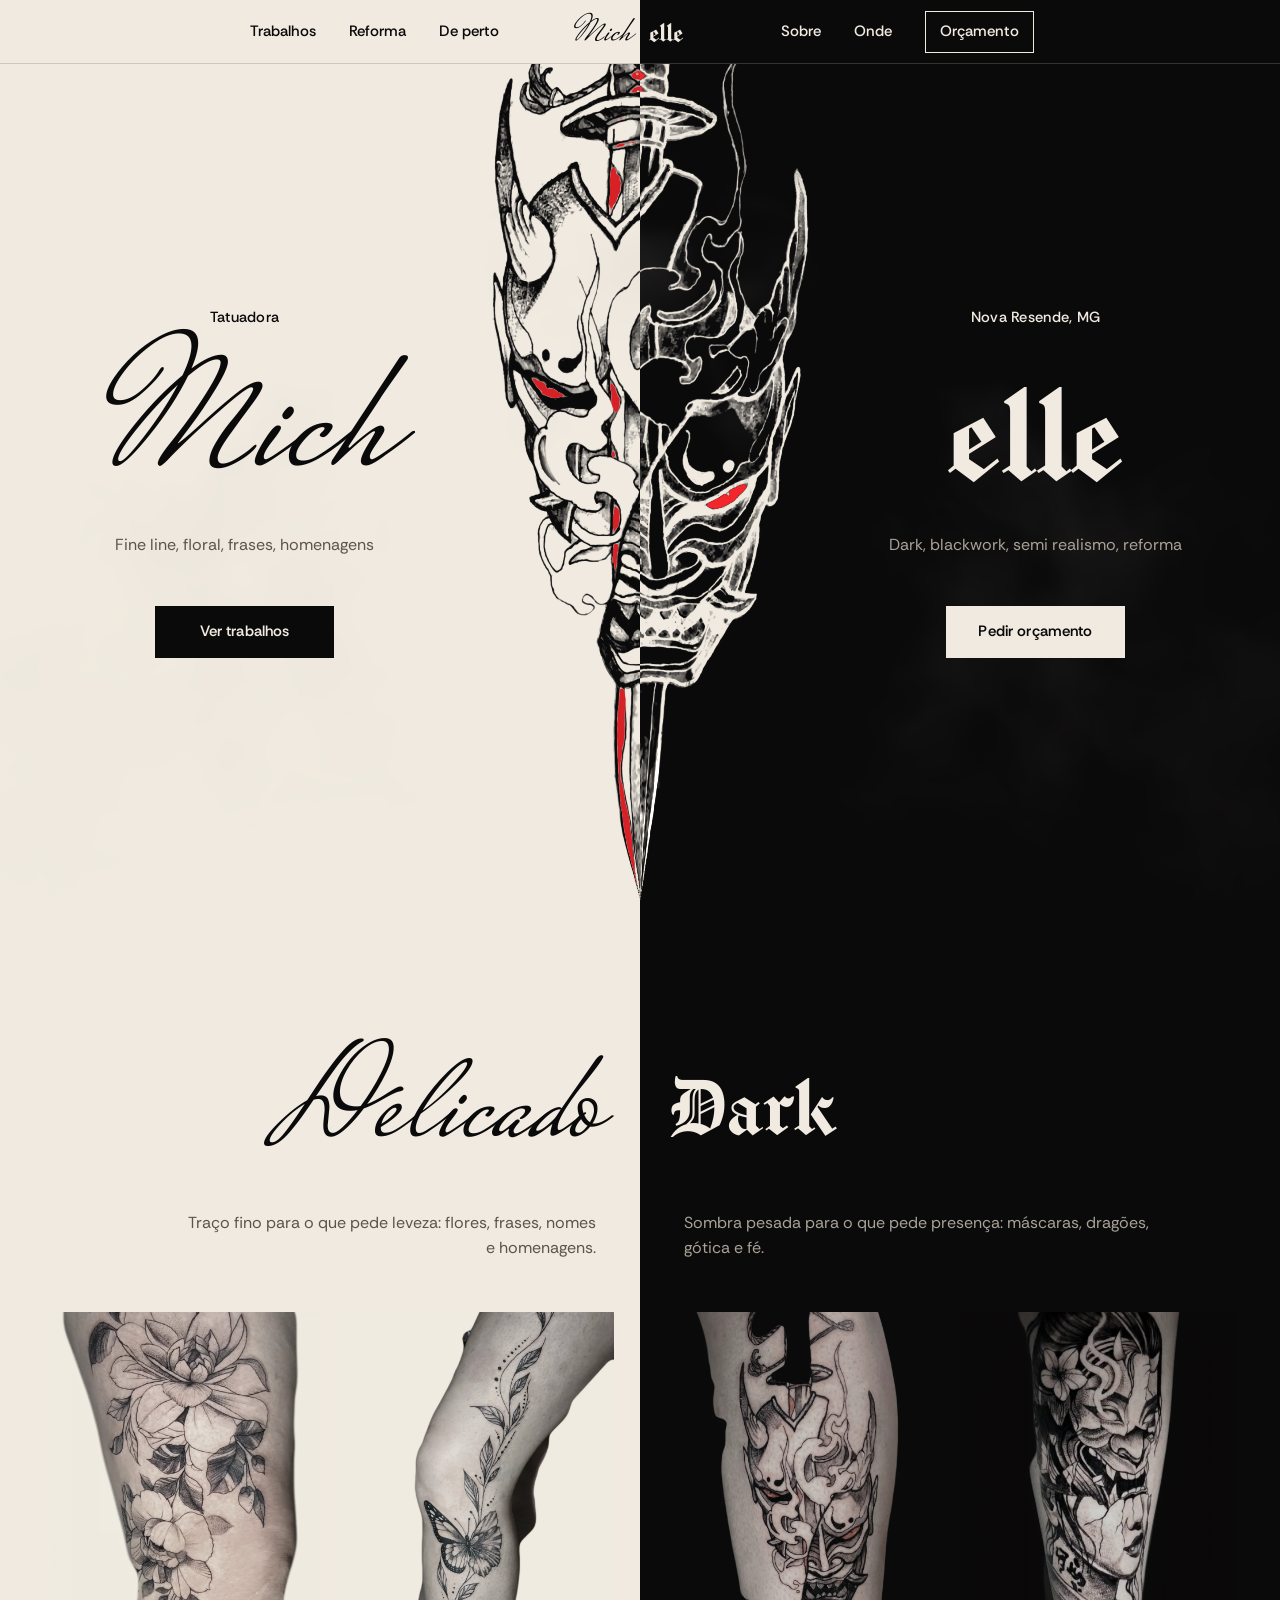
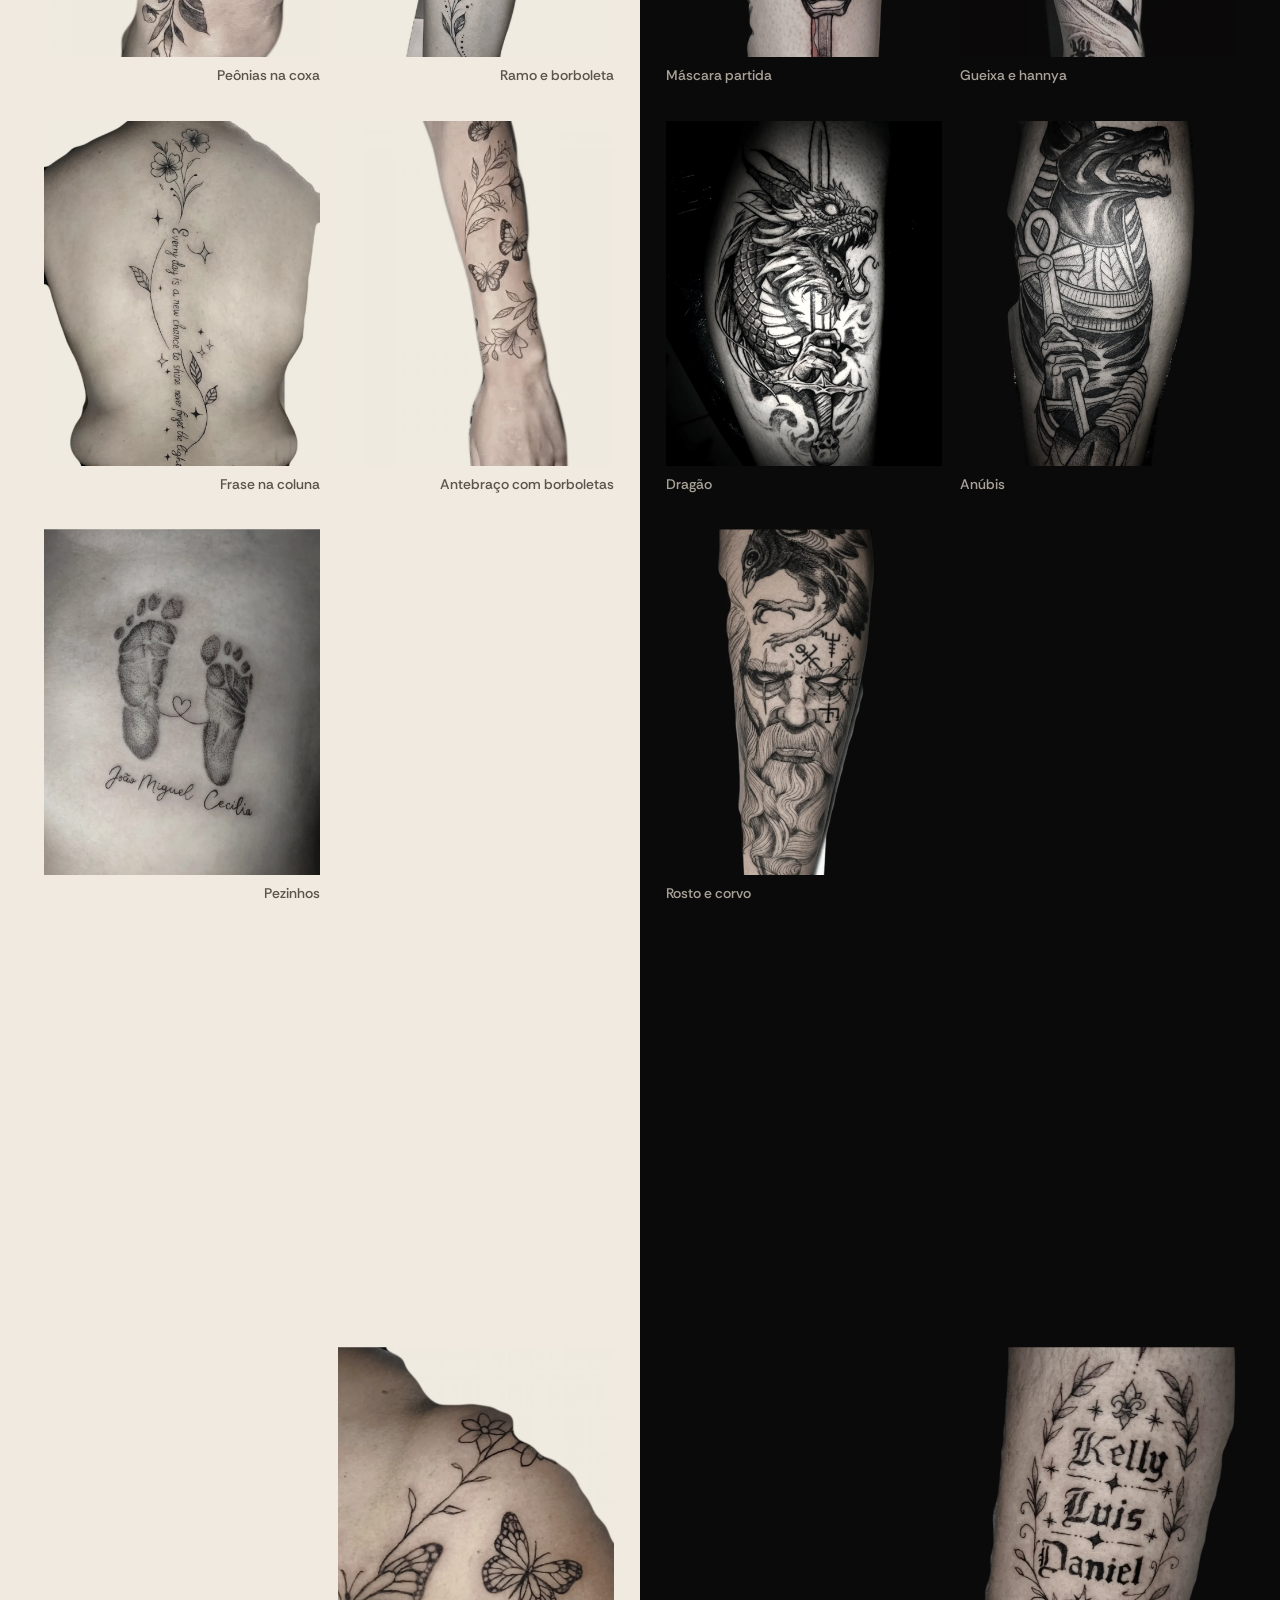
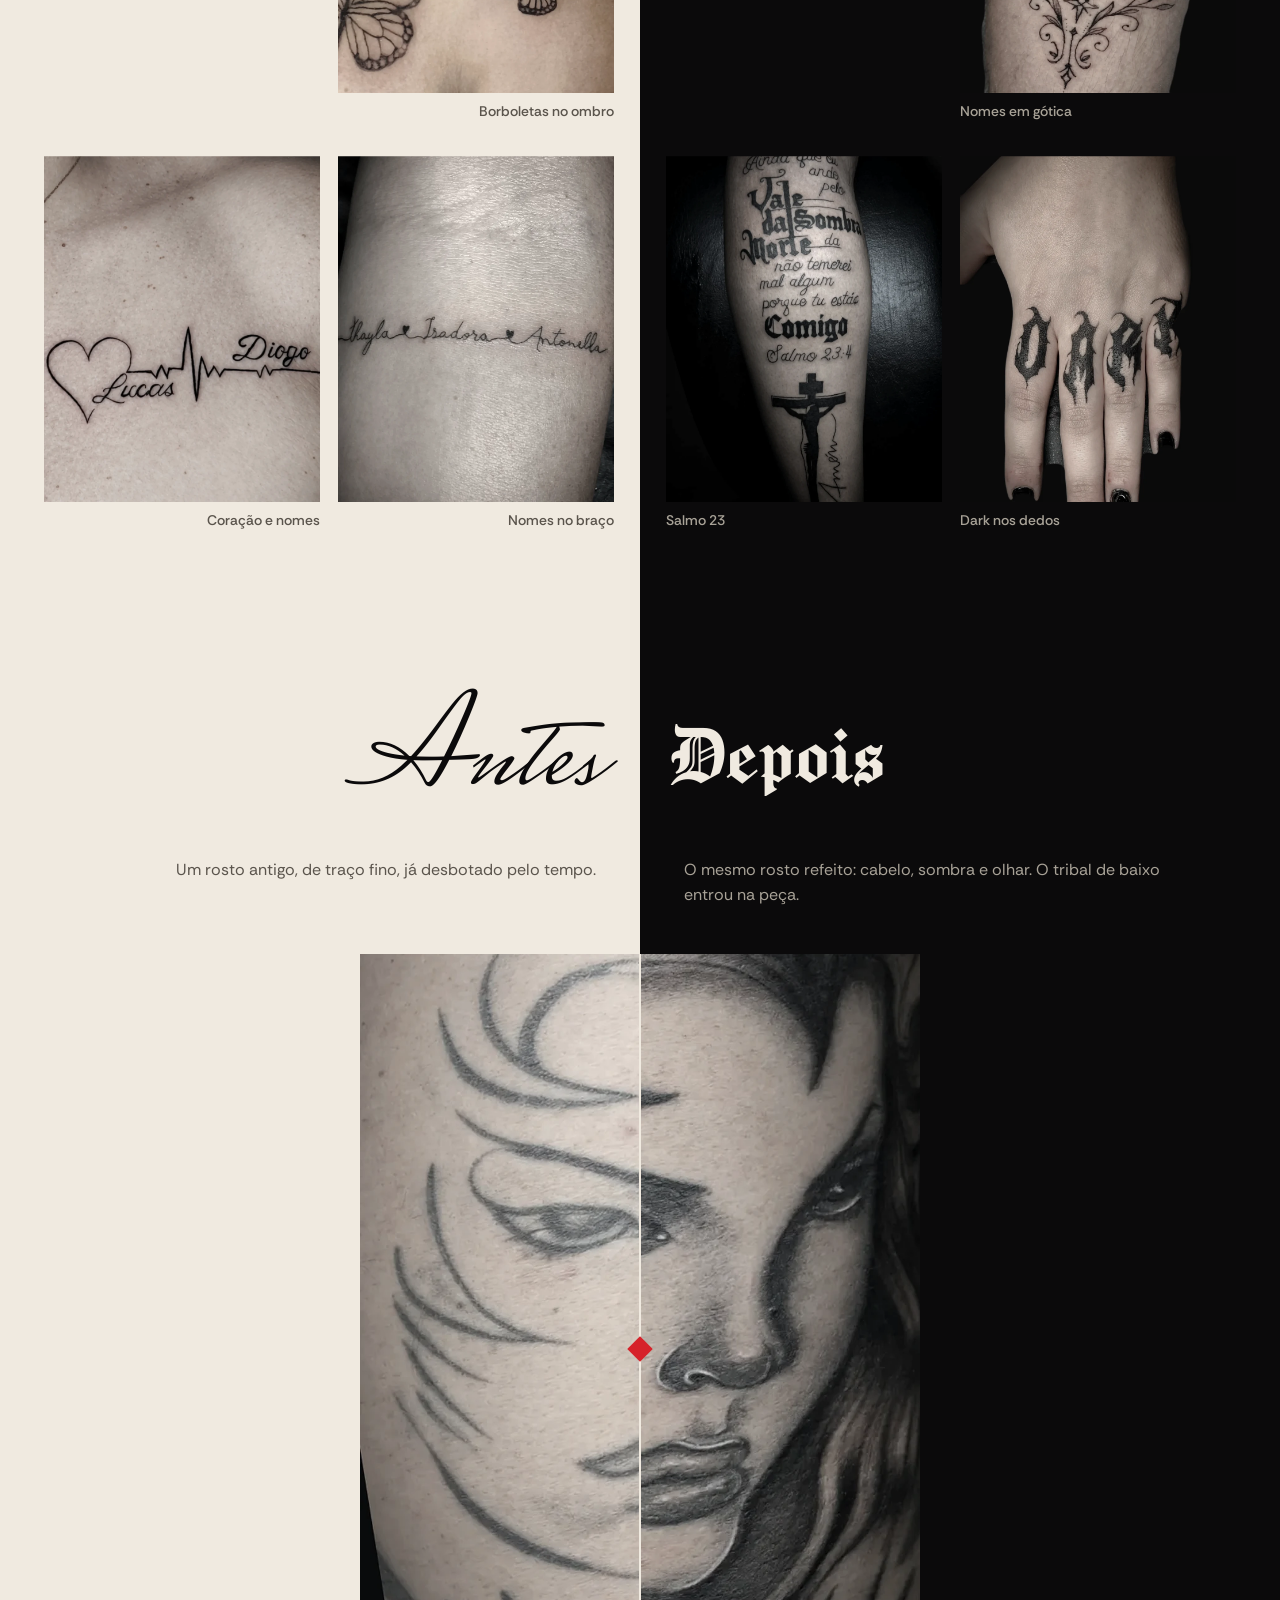
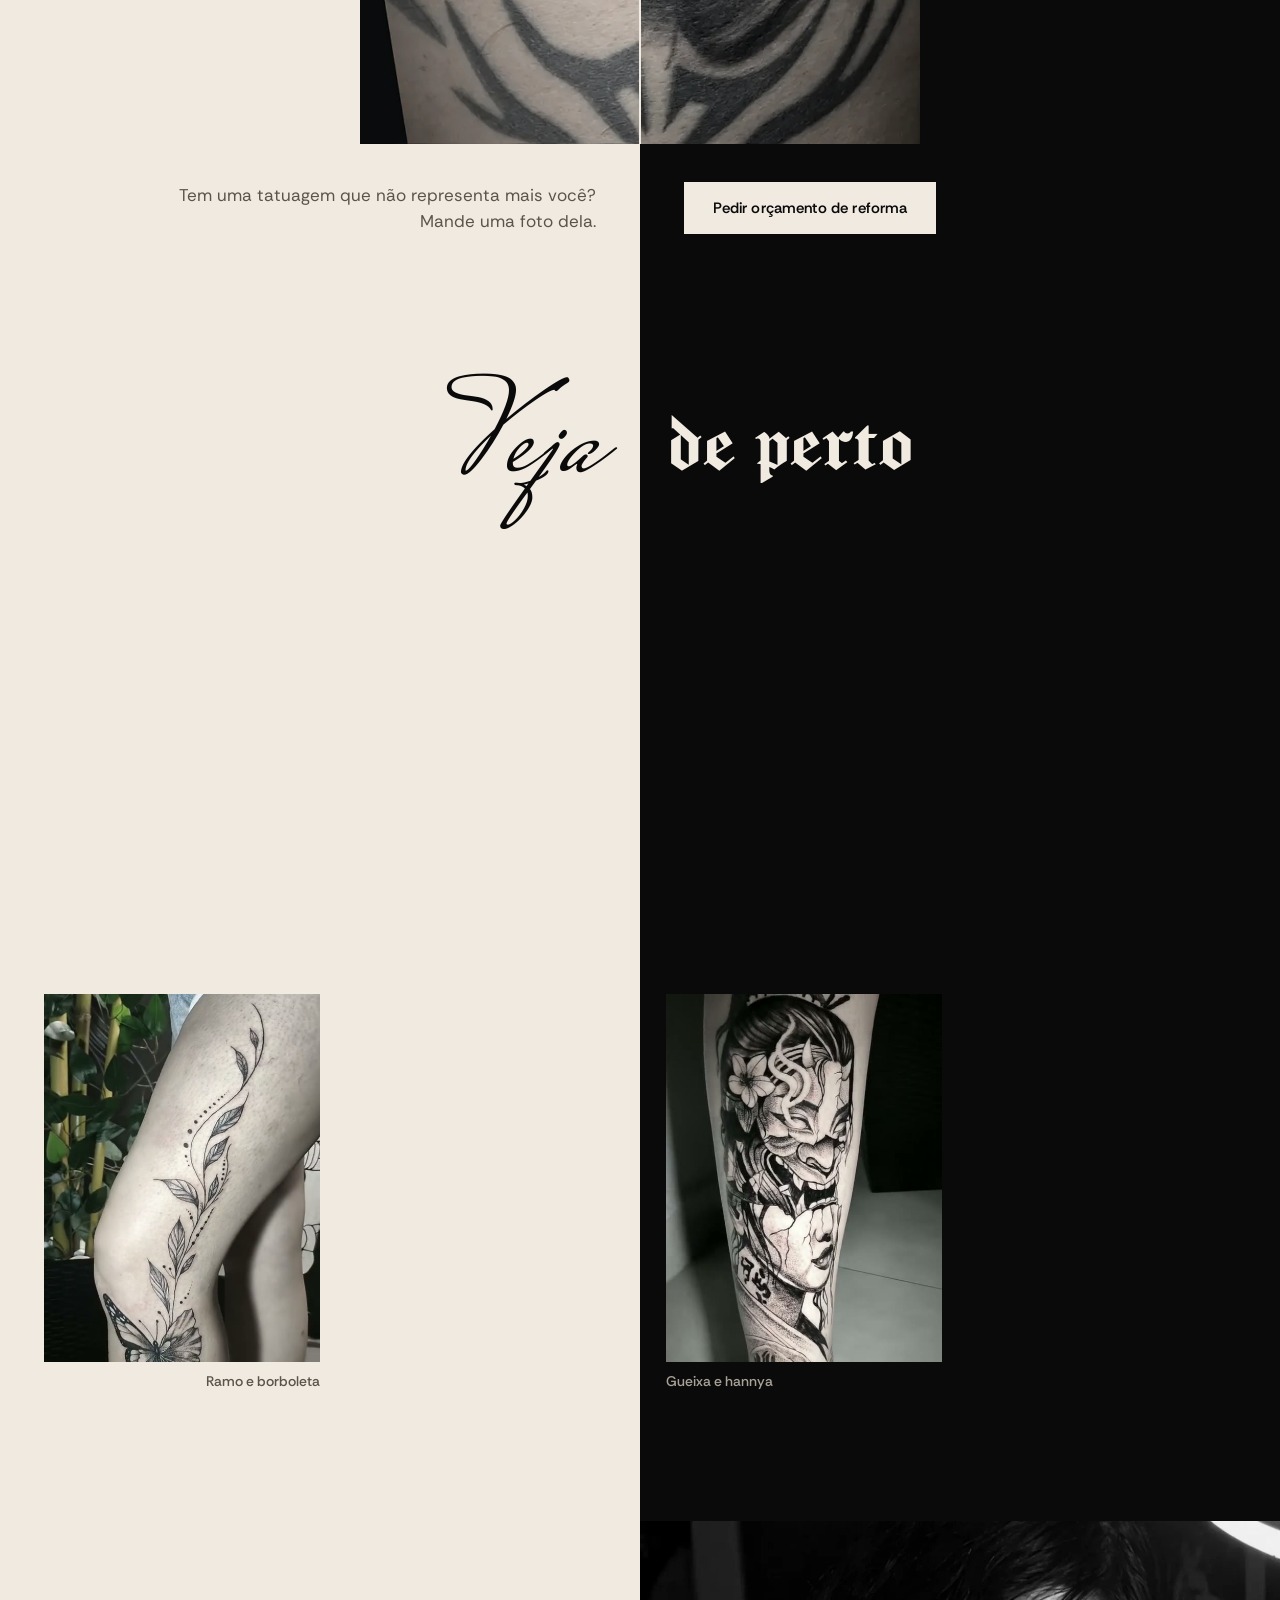
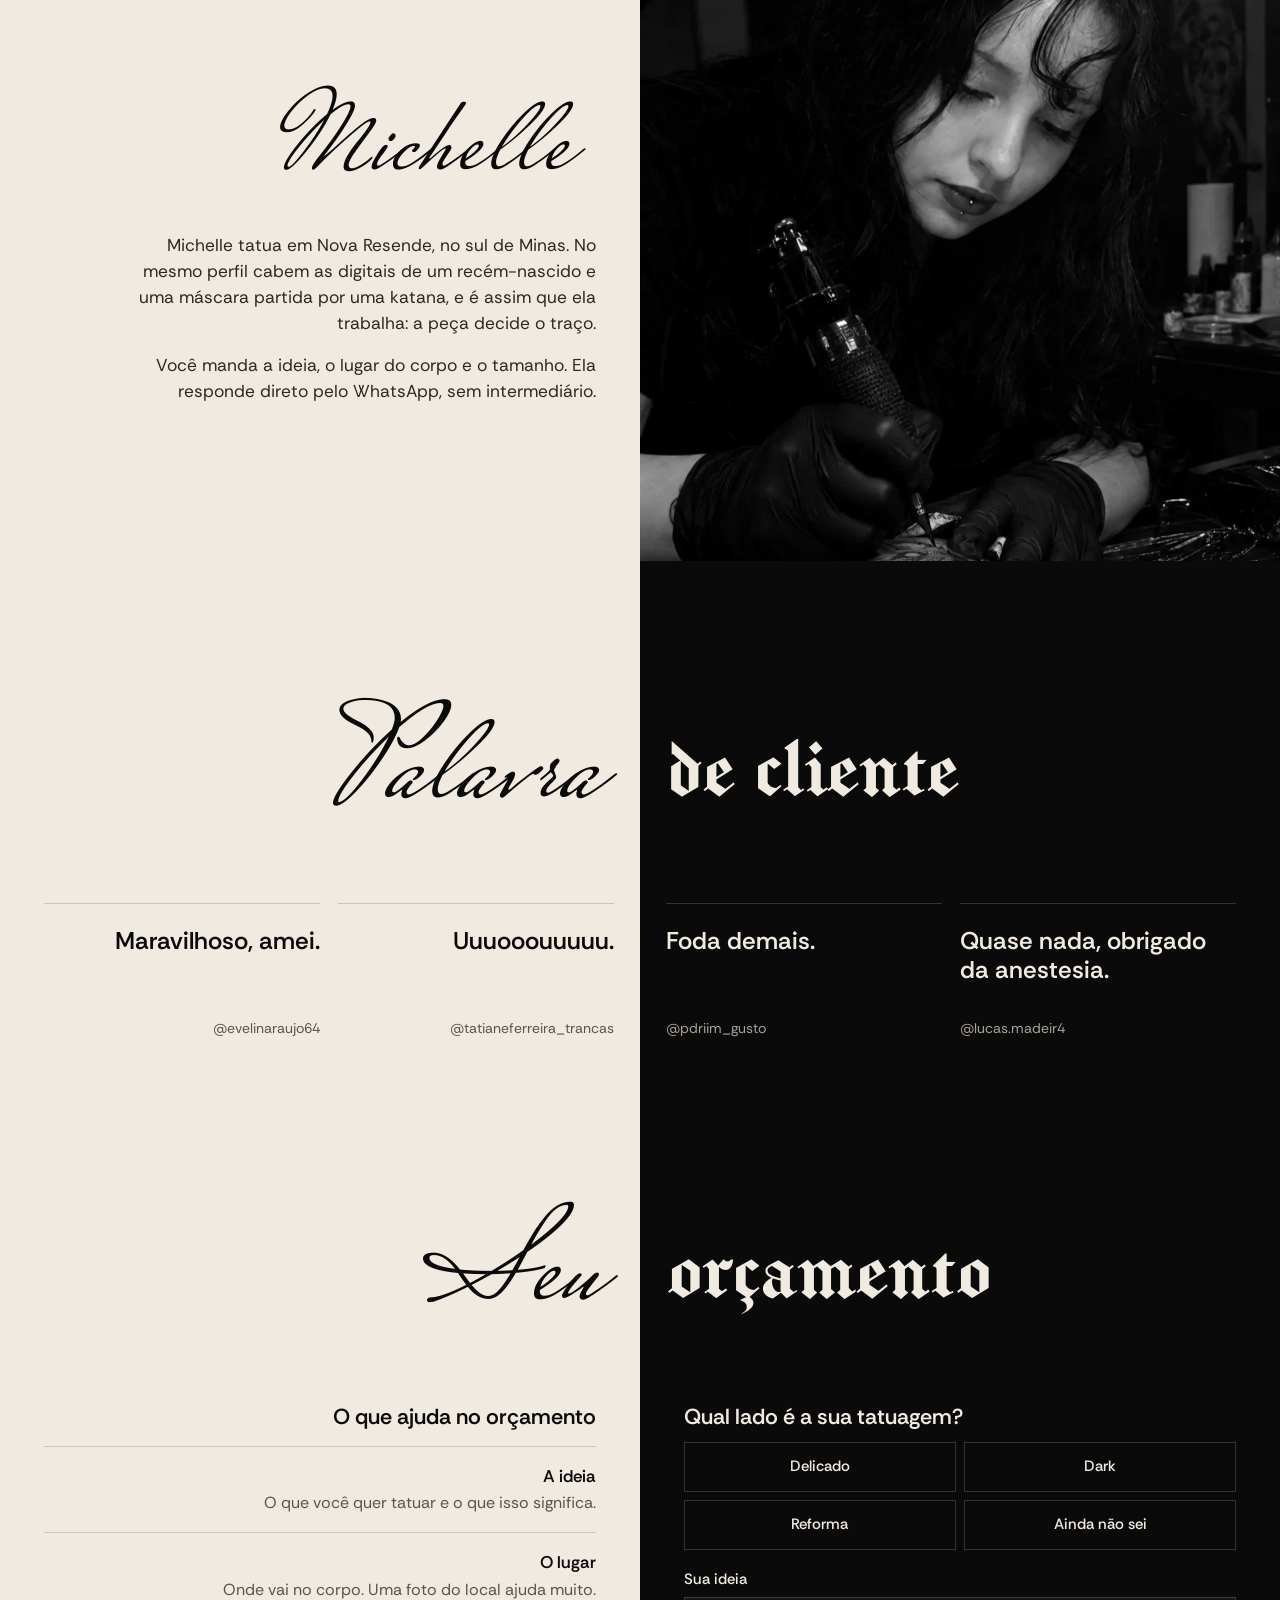
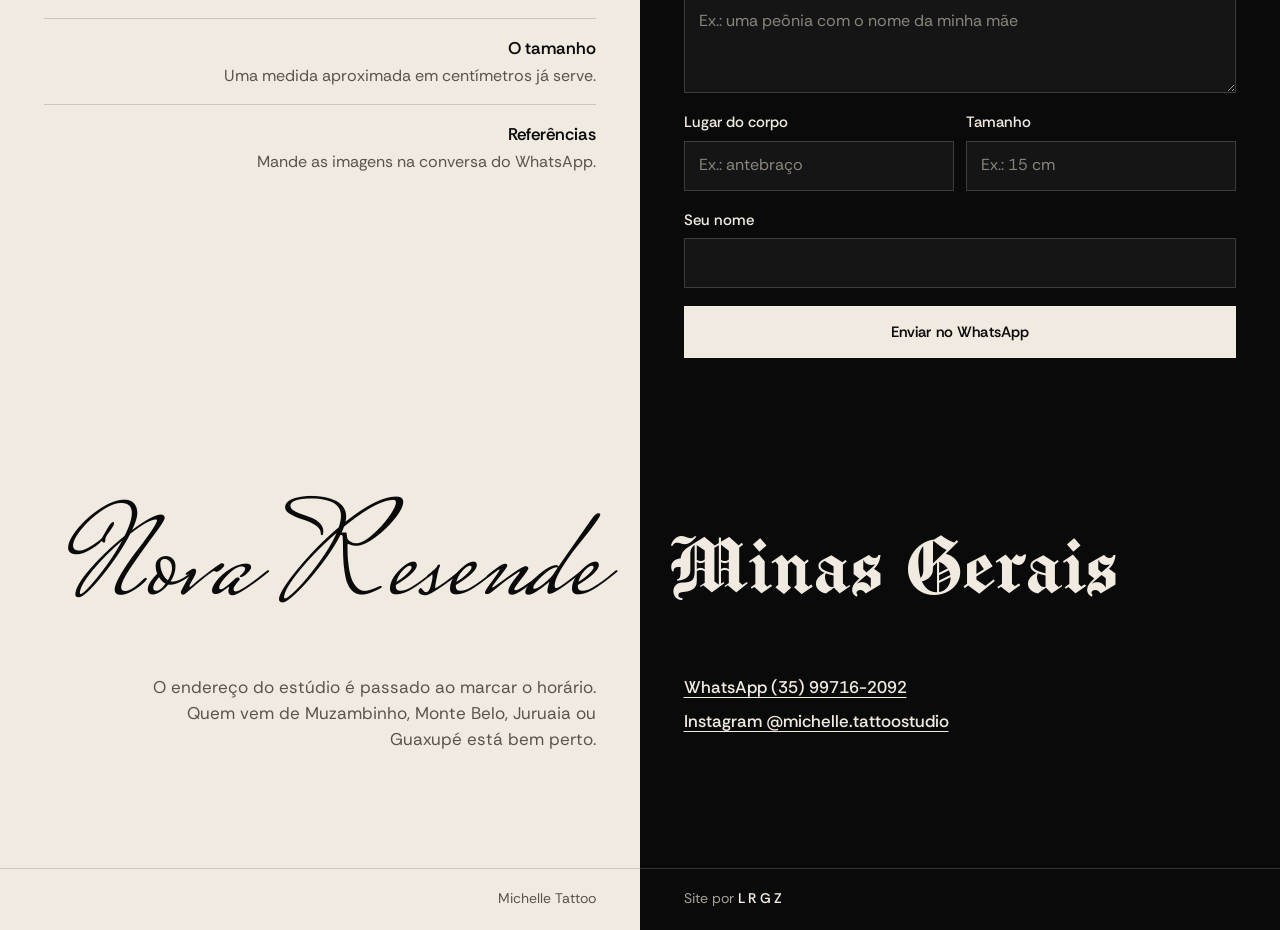
==== commit 9ac6f415: "Hero: lista de estilos sem conjunção solta no celular Co-Authored-By: Claude Opus 5.5 <noreply@anthr" ====
--- a/index.html
+++ b/index.html
@@ -22,7 +22,7 @@
 <link rel="preload" href="assets/fonts/gotica.woff2" as="font" type="font/woff2" crossorigin>
 <link rel="preload" href="assets/fonts/corpo.woff2" as="font" type="font/woff2" crossorigin>
 <link rel="preload" href="assets/img/hero/tom.webp" as="image">
-<link rel="stylesheet" href="assets/css/site.css?v=1">
+<link rel="stylesheet" href="assets/css/site.css?v=2">
 <script type="application/ld+json">{"@context":"https://schema.org","@type":"TattooParlor","name":"Michelle Tattoo","telephone":"+55 35 99716-2092","address":{"@type":"PostalAddress","addressLocality":"Nova Resende","addressRegion":"MG","addressCountry":"BR"},"sameAs":["https://www.instagram.com/michelle.tattoostudio/"]}</script>
 </head>
 <body>
@@ -66,13 +66,13 @@
   <div class="hero-lado he">
     <p class="chapeu">Tatuadora</p>
     <p class="nome s" aria-hidden="true">Mich</p>
-    <p class="estilos">Fine line, floral, frases e homenagens</p>
+    <p class="estilos">Fine line, floral, frases, homenagens</p>
     <a class="bt bt-tinta" href="#trabalhos">Ver trabalhos</a>
   </div>
   <div class="hero-lado hd">
     <p class="chapeu">Nova Resende, MG</p>
     <p class="nome g" aria-hidden="true">elle</p>
-    <p class="estilos">Dark, blackwork, semi realismo e reforma</p>
+    <p class="estilos">Dark, blackwork, semi realismo, reforma</p>
     <a class="bt bt-osso" href="#orcamento">Pedir orçamento</a>
   </div>
 </section>
@@ -204,7 +204,7 @@
 </div>
 
 <script>window.PECAS=[{"id": "peonia", "leg": "Peônias na coxa", "lado": "e", "fotos": ["assets/img/o/10_0.webp"], "video": "assets/video/peonia.mp4"}, {"id": "ramo", "leg": "Ramo e borboleta", "lado": "e", "fotos": ["assets/img/o/05_0.webp", "assets/img/o/05_1.webp"], "video": "assets/video/ramo.mp4"}, {"id": "costas", "leg": "Frase na coluna", "lado": "e", "fotos": ["assets/img/o/03_0.webp", "assets/img/o/03_1.webp"]}, {"id": "borboletas", "leg": "Antebraço com borboletas", "lado": "e", "fotos": ["assets/img/o/07_0.webp"]}, {"id": "pezinhos", "leg": "Pezinhos", "lado": "e", "fotos": ["assets/img/o/11_0.webp"]}, {"id": "lotus", "leg": "Lótus", "lado": "e", "fotos": ["assets/img/o/22_0.webp"]}, {"id": "casal", "leg": "Casal em traço fino", "lado": "e", "fotos": ["assets/img/o/01_0.webp"]}, {"id": "ombro", "leg": "Borboletas no ombro", "lado": "e", "fotos": ["assets/img/o/15_0.webp"]}, {"id": "coracao", "leg": "Coração e nomes", "lado": "e", "fotos": ["assets/img/o/12_0.webp"]}, {"id": "nomes", "leg": "Nomes no braço", "lado": "e", "fotos": ["assets/img/o/18_0.webp"]}, {"id": "hannya", "leg": "Máscara partida", "lado": "d", "fotos": ["assets/img/o/06_0.webp", "assets/img/o/06_1.webp"], "video": "assets/video/hannya.mp4"}, {"id": "gueixa", "leg": "Gueixa e hannya", "lado": "d", "fotos": ["assets/img/o/08_0.webp", "assets/img/o/08_1.webp"], "video": "assets/video/gueixa.mp4"}, {"id": "dragao", "leg": "Dragão", "lado": "d", "fotos": ["assets/img/o/19_0.webp"]}, {"id": "anubis", "leg": "Anúbis", "lado": "d", "fotos": ["assets/img/o/17_0.webp"]}, {"id": "corvo", "leg": "Rosto e corvo", "lado": "d", "fotos": ["assets/img/o/13_0.webp"]}, {"id": "jesus", "leg": "Jesus semi realista", "lado": "d", "fotos": ["assets/img/o/21_0.webp"]}, {"id": "caveira", "leg": "Caveira", "lado": "d", "fotos": ["assets/img/o/04_0.webp"]}, {"id": "gotica", "leg": "Nomes em gótica", "lado": "d", "fotos": ["assets/img/o/14_0.webp", "assets/img/o/14_1.webp"]}, {"id": "salmo", "leg": "Salmo 23", "lado": "d", "fotos": ["assets/img/o/20_0.webp"]}, {"id": "dedos", "leg": "Dark nos dedos", "lado": "d", "fotos": ["assets/img/o/23_0.webp"]}];</script>
-<script src="assets/js/tinta.js?v=1"></script>
-<script src="assets/js/site.js?v=1"></script>
+<script src="assets/js/tinta.js?v=2"></script>
+<script src="assets/js/site.js?v=2"></script>
 </body>
 </html>
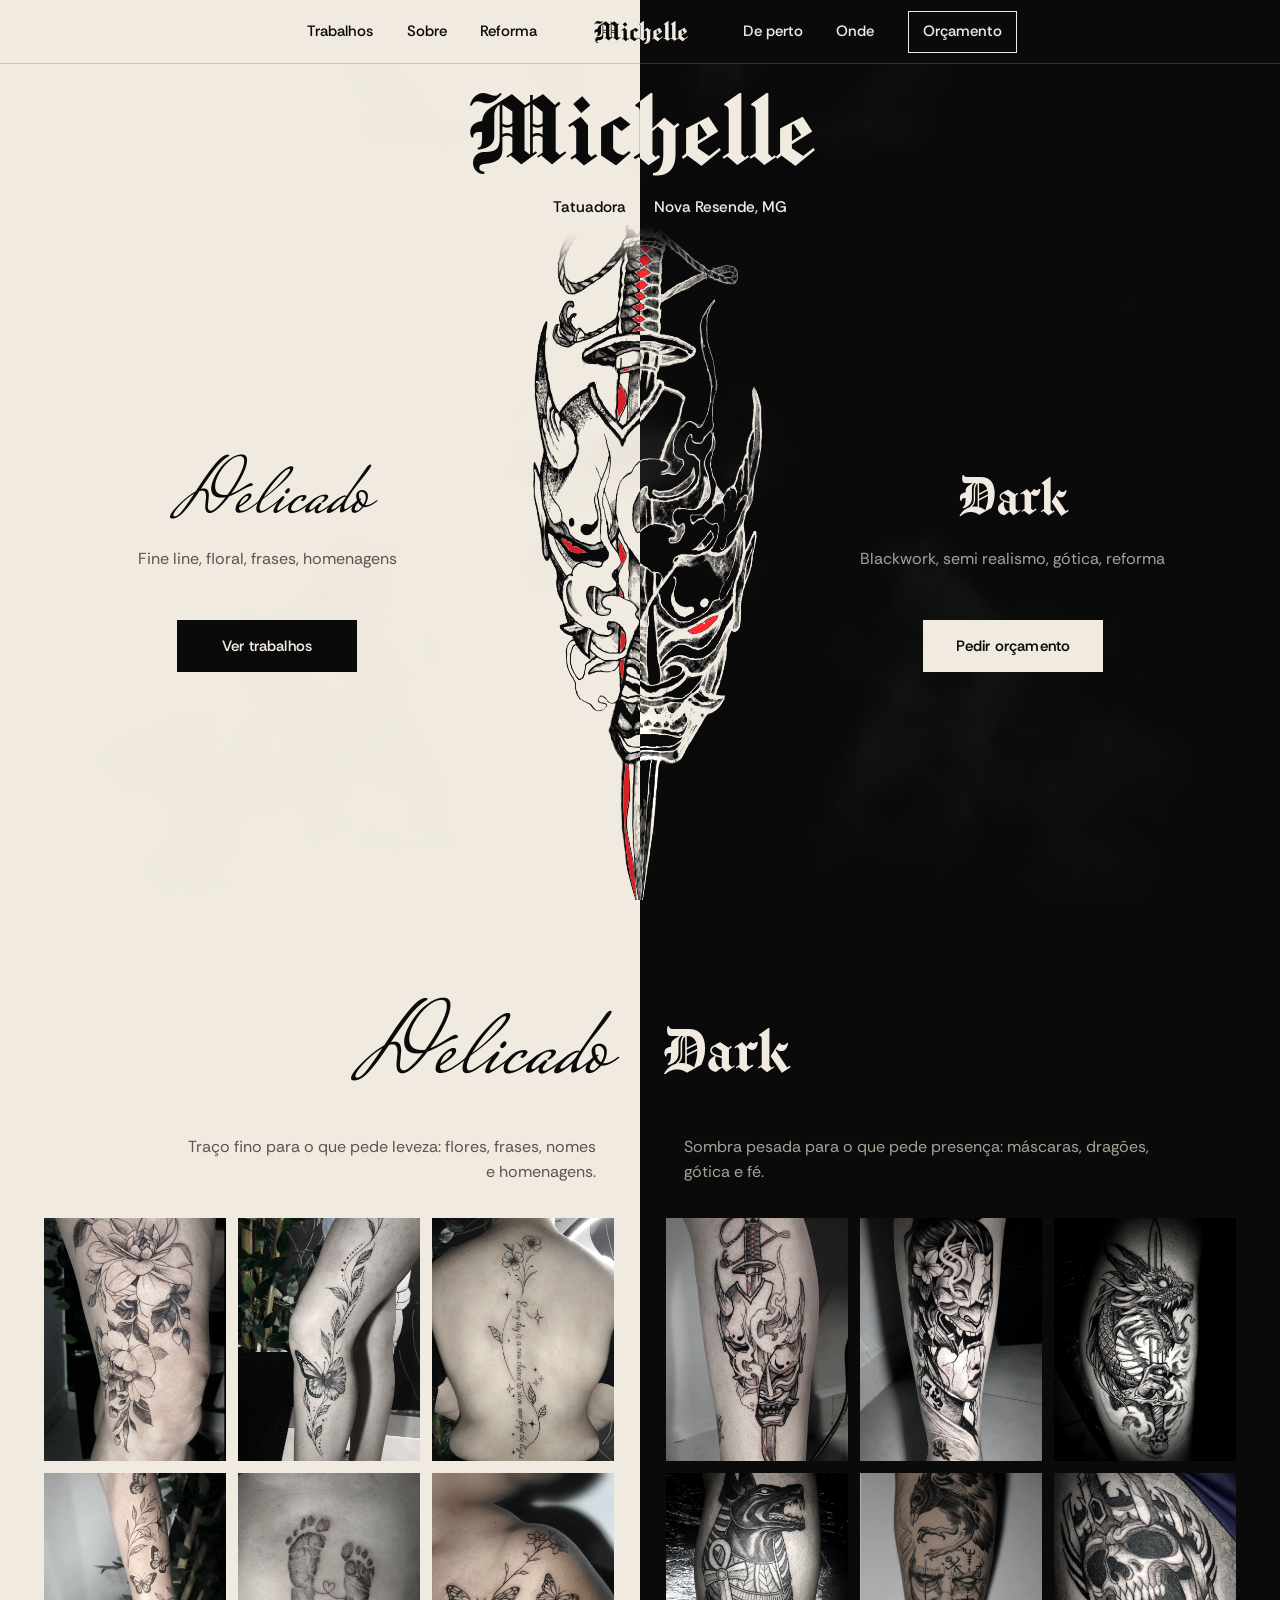
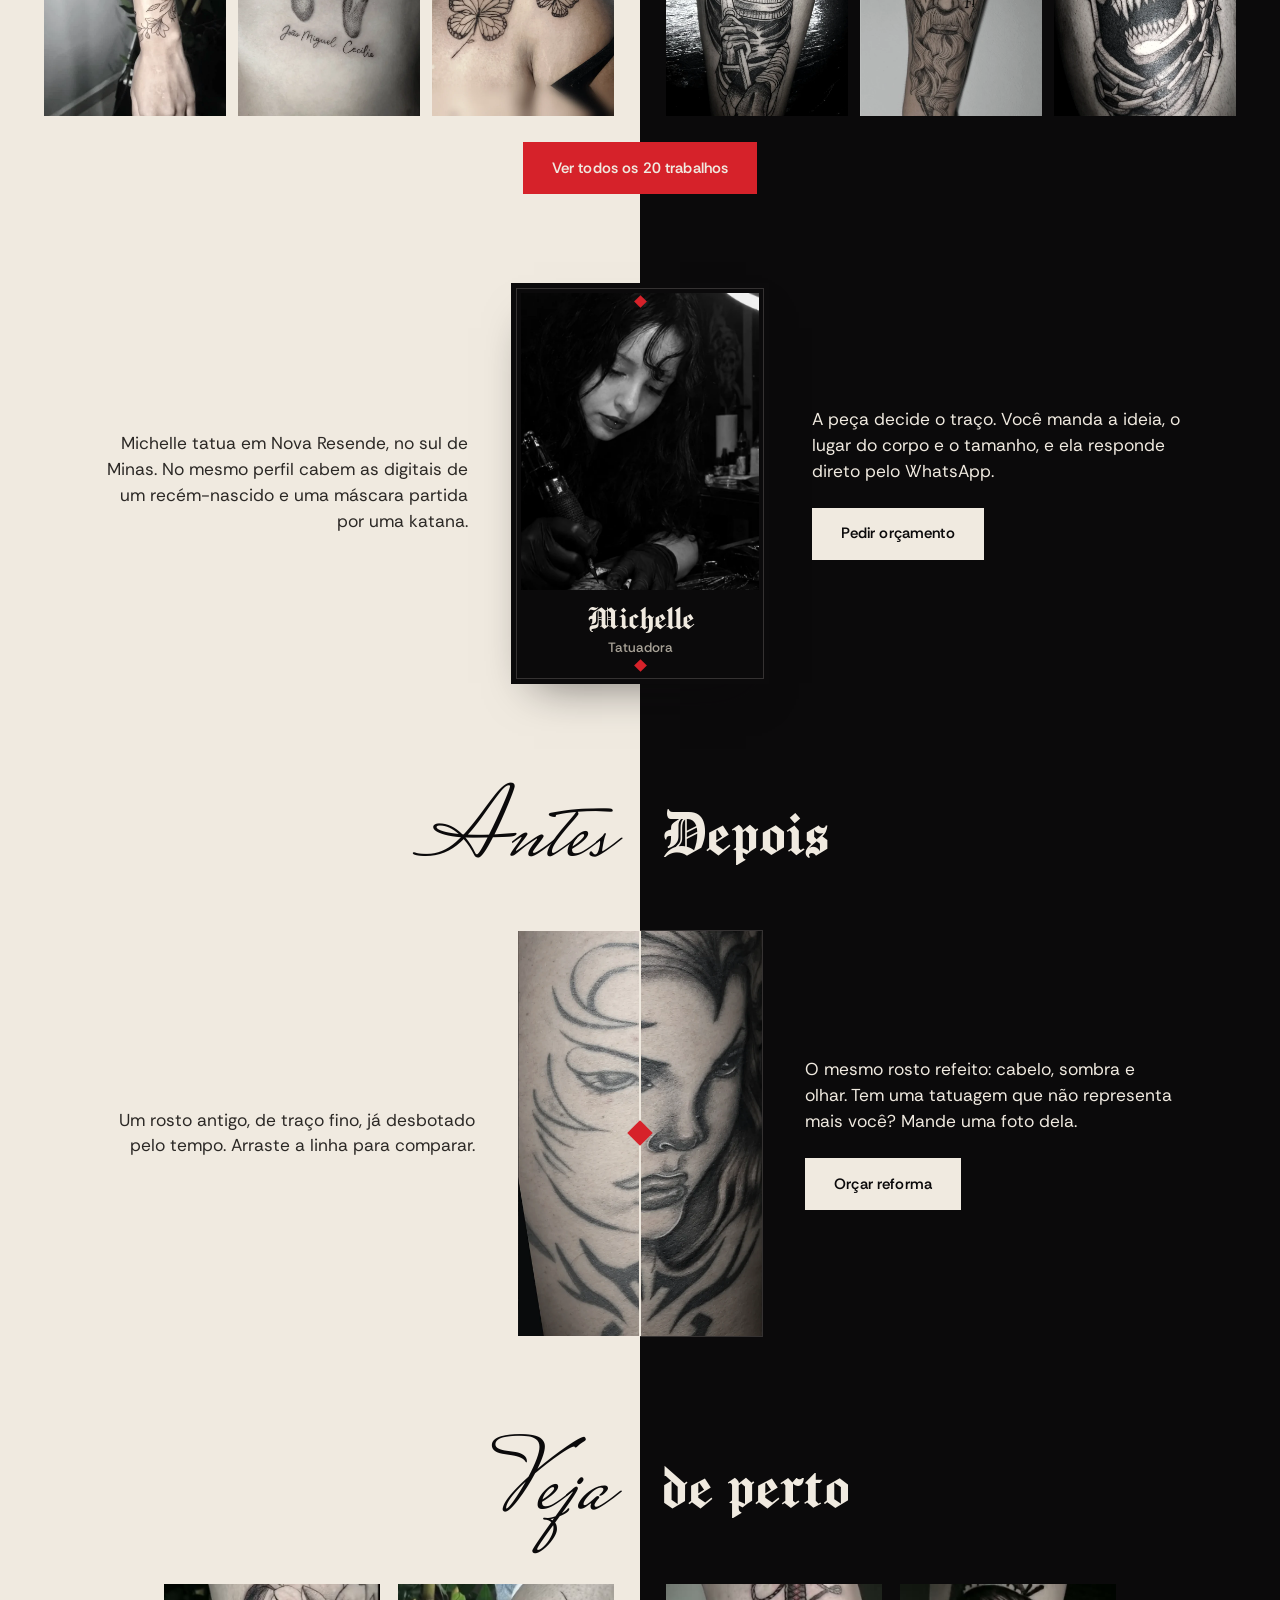
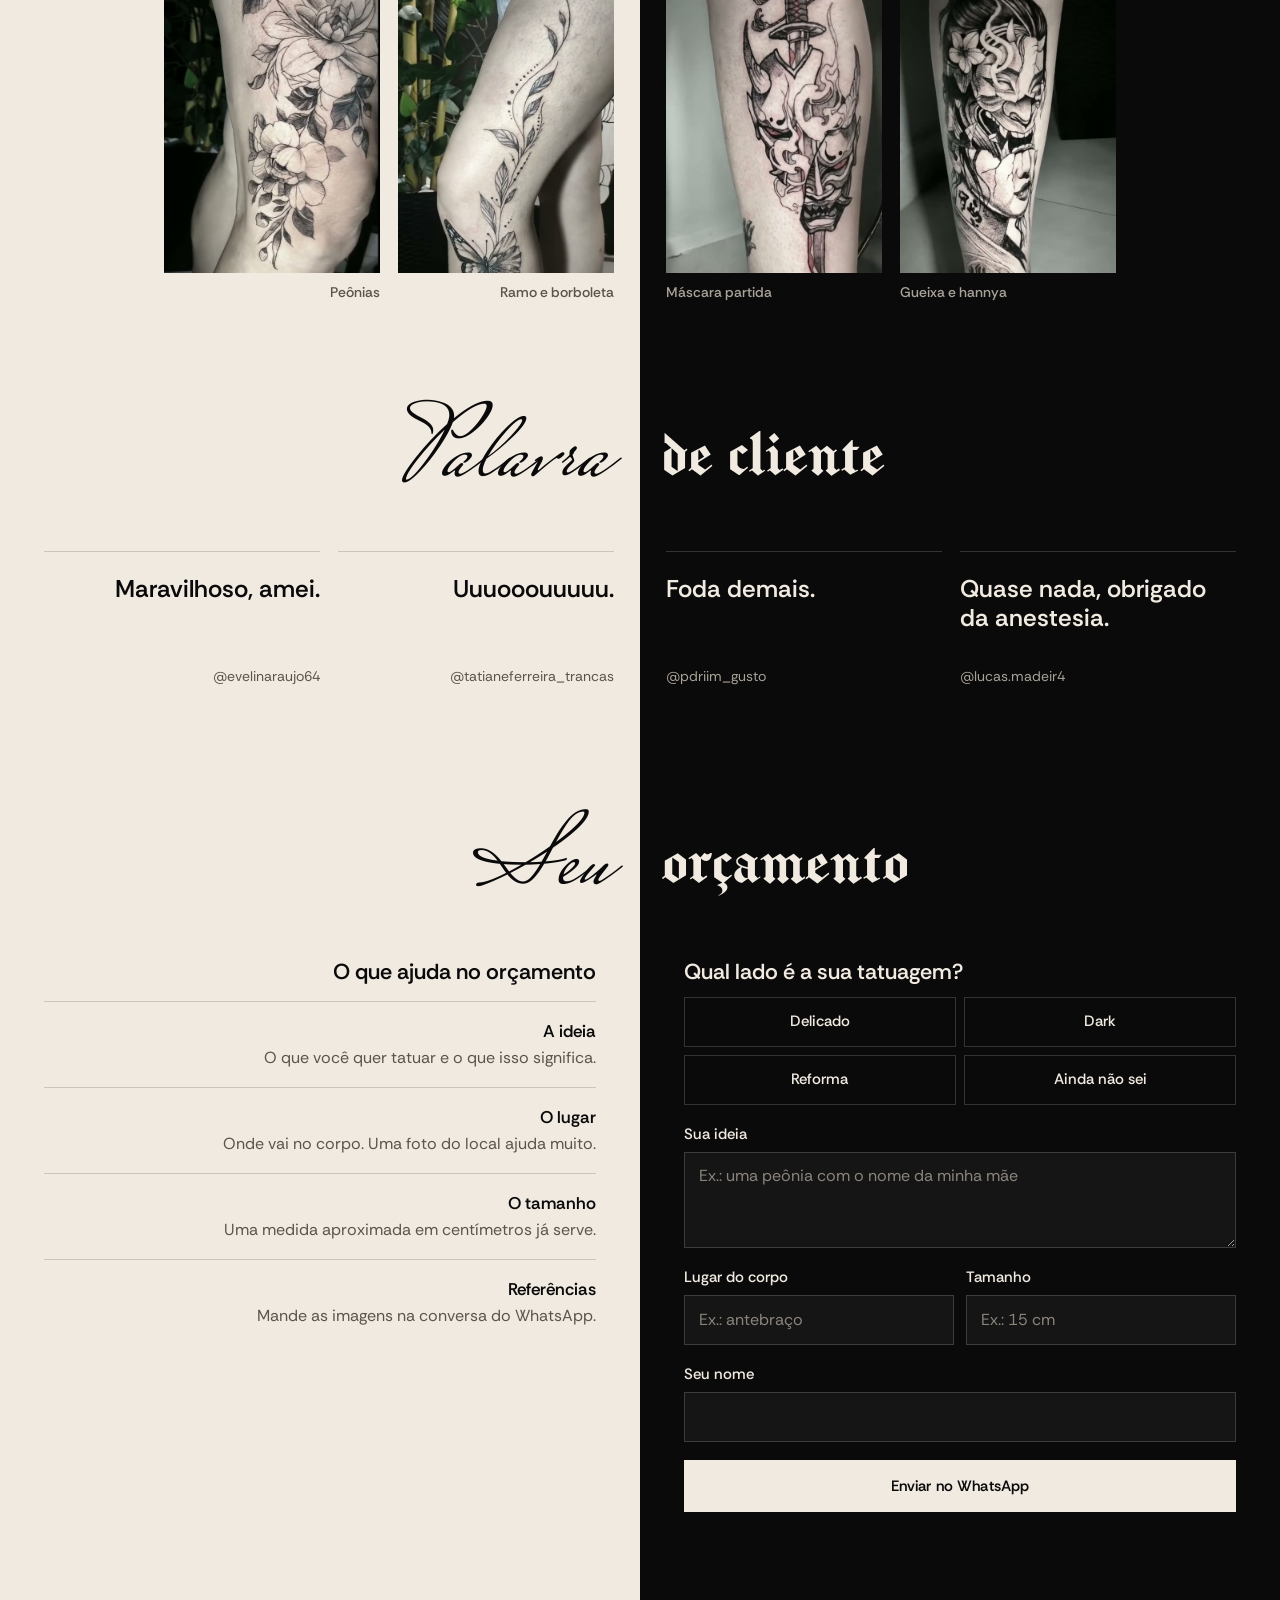
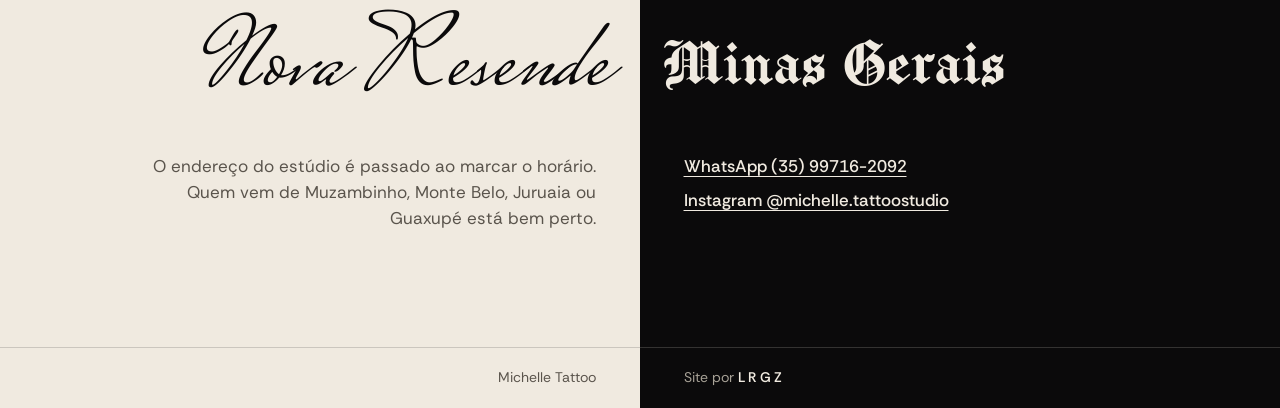
==== commit 6753b75c: "Nome inteiro, fotos sem recorte, cartão da Michelle e antes e depois menor Nome em gótica trocando d" ====
--- a/index.html
+++ b/index.html
@@ -22,7 +22,7 @@
 <link rel="preload" href="assets/fonts/gotica.woff2" as="font" type="font/woff2" crossorigin>
 <link rel="preload" href="assets/fonts/corpo.woff2" as="font" type="font/woff2" crossorigin>
 <link rel="preload" href="assets/img/hero/tom.webp" as="image">
-<link rel="stylesheet" href="assets/css/site.css?v=2">
+<link rel="stylesheet" href="assets/css/site.css?v=4">
 <script type="application/ld+json">{"@context":"https://schema.org","@type":"TattooParlor","name":"Michelle Tattoo","telephone":"+55 35 99716-2092","address":{"@type":"PostalAddress","addressLocality":"Nova Resende","addressRegion":"MG","addressCountry":"BR"},"sameAs":["https://www.instagram.com/michelle.tattoostudio/"]}</script>
 </head>
 <body>
@@ -31,12 +31,12 @@
 <header class="topo" id="topo-bar">
   <nav class="nav-l" aria-label="Principal, esquerda">
     <a href="#trabalhos">Trabalhos</a>
+    <a href="#sobre">Sobre</a>
     <a href="#reforma">Reforma</a>
+  </nav>
+  <a class="marca" href="#inicio" aria-label="Michelle Tattoo, início"><span>Michelle</span></a>
+  <nav class="nav-d" aria-label="Principal, direita">
     <a href="#perto">De perto</a>
-  </nav>
-  <a class="marca" href="#inicio" aria-label="Michelle Tattoo, início"><span class="s">Mich</span><span class="g">elle</span></a>
-  <nav class="nav-d" aria-label="Principal, direita">
-    <a href="#sobre">Sobre</a>
     <a href="#onde">Onde</a>
     <a class="nav-bt" href="#orcamento">Orçamento</a>
   </nav>
@@ -47,11 +47,11 @@
 <div class="menu" id="menu" hidden>
   <nav class="menu-l" aria-label="Menu, delicado">
     <a href="#trabalhos">Trabalhos</a>
+    <a href="#sobre">Sobre</a>
     <a href="#reforma">Reforma</a>
+  </nav>
+  <nav class="menu-d" aria-label="Menu, dark">
     <a href="#perto">De perto</a>
-  </nav>
-  <nav class="menu-d" aria-label="Menu, dark">
-    <a href="#sobre">Sobre</a>
     <a href="#orcamento">Orçamento</a>
     <a href="#onde">Onde</a>
   </nav>
@@ -62,17 +62,22 @@
   <div class="hero-fundo" id="heroFundo" aria-hidden="true">
     <img class="hero-poster" id="heroPoster" alt="" hidden>
   </div>
-  <h1 class="sr">Michelle, tatuadora em Nova Resende, MG</h1>
+  <div class="hero-titulo">
+    <h1 class="hero-nome" aria-label="Michelle, tatuadora em Nova Resende, MG">Michelle</h1>
+    <p class="hero-sub"><span>Tatuadora</span><span>Nova Resende, MG</span></p>
+  </div>
   <div class="hero-lado he">
-    <p class="chapeu">Tatuadora</p>
-    <p class="nome s" aria-hidden="true">Mich</p>
-    <p class="estilos">Fine line, floral, frases, homenagens</p>
+    <div class="hero-txt">
+      <p class="lado-nome s">Delicado</p>
+      <p class="estilos">Fine line, floral, frases, homenagens</p>
+    </div>
     <a class="bt bt-tinta" href="#trabalhos">Ver trabalhos</a>
   </div>
   <div class="hero-lado hd">
-    <p class="chapeu">Nova Resende, MG</p>
-    <p class="nome g" aria-hidden="true">elle</p>
-    <p class="estilos">Dark, blackwork, semi realismo, reforma</p>
+    <div class="hero-txt">
+      <p class="lado-nome g">Dark</p>
+      <p class="estilos">Blackwork, semi realismo, gótica, reforma</p>
+    </div>
     <a class="bt bt-osso" href="#orcamento">Pedir orçamento</a>
   </div>
 </section>
@@ -81,22 +86,47 @@
   <h2 class="tit" id="tTrab"><span class="s">Delicado</span><span class="g">Dark</span></h2>
   <p class="sub"><span>Traço fino para o que pede leveza: flores, frases, nomes e homenagens.</span><span>Sombra pesada para o que pede presença: máscaras, dragões, gótica e fé.</span></p>
   <div class="par" id="grade">
-    <div class="col col-e"><button class="peca" type="button" data-id="peonia" aria-label="Abrir Peônias na coxa"><span class="peca-q" style="background-image:url([data-uri])"><img src="assets/img/p/peonia.webp" alt="Peônias na coxa" width="960" height="1200" loading="lazy" draggable="false"></span><span class="peca-leg">Peônias na coxa</span></button><button class="peca" type="button" data-id="ramo" aria-label="Abrir Ramo e borboleta"><span class="peca-q" style="background-image:url([data-uri])"><img src="assets/img/p/ramo.webp" alt="Ramo e borboleta" width="960" height="1200" loading="lazy" draggable="false"></span><span class="peca-leg">Ramo e borboleta</span></button><button class="peca" type="button" data-id="costas" aria-label="Abrir Frase na coluna"><span class="peca-q" style="background-image:url([data-uri])"><img src="assets/img/p/costas.webp" alt="Frase na coluna" width="960" height="1200" loading="lazy" draggable="false"></span><span class="peca-leg">Frase na coluna</span></button><button class="peca" type="button" data-id="borboletas" aria-label="Abrir Antebraço com borboletas"><span class="peca-q" style="background-image:url([data-uri])"><img src="assets/img/p/borboletas.webp" alt="Antebraço com borboletas" width="960" height="1200" loading="lazy" draggable="false"></span><span class="peca-leg">Antebraço com borboletas</span></button><button class="peca" type="button" data-id="pezinhos" aria-label="Abrir Pezinhos"><span class="peca-q" style="background-image:url([data-uri])"><img src="assets/img/p/pezinhos.webp" alt="Pezinhos" width="960" height="1200" loading="lazy" draggable="false"></span><span class="peca-leg">Pezinhos</span></button><button class="peca" type="button" data-id="lotus" aria-label="Abrir Lótus"><span class="peca-q" style="background-image:url([data-uri])"><img src="assets/img/p/lotus.webp" alt="Lótus" width="960" height="1200" loading="lazy" draggable="false"></span><span class="peca-leg">Lótus</span></button><button class="peca" type="button" data-id="casal" aria-label="Abrir Casal em traço fino"><span class="peca-q" style="background-image:url([data-uri])"><img src="assets/img/p/casal.webp" alt="Casal em traço fino" width="960" height="1200" loading="lazy" draggable="false"></span><span class="peca-leg">Casal em traço fino</span></button><button class="peca" type="button" data-id="ombro" aria-label="Abrir Borboletas no ombro"><span class="peca-q" style="background-image:url([data-uri])"><img src="assets/img/p/ombro.webp" alt="Borboletas no ombro" width="960" height="1200" loading="lazy" draggable="false"></span><span class="peca-leg">Borboletas no ombro</span></button><button class="peca" type="button" data-id="coracao" aria-label="Abrir Coração e nomes"><span class="peca-q" style="background-image:url([data-uri])"><img src="assets/img/p/coracao.webp" alt="Coração e nomes" width="960" height="1200" loading="lazy" draggable="false"></span><span class="peca-leg">Coração e nomes</span></button><button class="peca" type="button" data-id="nomes" aria-label="Abrir Nomes no braço"><span class="peca-q" style="background-image:url([data-uri])"><img src="assets/img/p/nomes.webp" alt="Nomes no braço" width="960" height="1200" loading="lazy" draggable="false"></span><span class="peca-leg">Nomes no braço</span></button></div>
-    <div class="col col-d"><button class="peca" type="button" data-id="hannya" aria-label="Abrir Máscara partida"><span class="peca-q" style="background-image:url([data-uri])"><img src="assets/img/p/hannya.webp" alt="Máscara partida" width="960" height="1200" loading="lazy" draggable="false"></span><span class="peca-leg">Máscara partida</span></button><button class="peca" type="button" data-id="gueixa" aria-label="Abrir Gueixa e hannya"><span class="peca-q" style="background-image:url([data-uri])"><img src="assets/img/p/gueixa.webp" alt="Gueixa e hannya" width="960" height="1200" loading="lazy" draggable="false"></span><span class="peca-leg">Gueixa e hannya</span></button><button class="peca" type="button" data-id="dragao" aria-label="Abrir Dragão"><span class="peca-q" style="background-image:url([data-uri])"><img src="assets/img/p/dragao.webp" alt="Dragão" width="960" height="1200" loading="lazy" draggable="false"></span><span class="peca-leg">Dragão</span></button><button class="peca" type="button" data-id="anubis" aria-label="Abrir Anúbis"><span class="peca-q" style="background-image:url([data-uri])"><img src="assets/img/p/anubis.webp" alt="Anúbis" width="960" height="1200" loading="lazy" draggable="false"></span><span class="peca-leg">Anúbis</span></button><button class="peca" type="button" data-id="corvo" aria-label="Abrir Rosto e corvo"><span class="peca-q" style="background-image:url([data-uri])"><img src="assets/img/p/corvo.webp" alt="Rosto e corvo" width="960" height="1200" loading="lazy" draggable="false"></span><span class="peca-leg">Rosto e corvo</span></button><button class="peca" type="button" data-id="jesus" aria-label="Abrir Jesus semi realista"><span class="peca-q" style="background-image:url([data-uri])"><img src="assets/img/p/jesus.webp" alt="Jesus semi realista" width="960" height="1200" loading="lazy" draggable="false"></span><span class="peca-leg">Jesus semi realista</span></button><button class="peca" type="button" data-id="caveira" aria-label="Abrir Caveira"><span class="peca-q" style="background-image:url([data-uri])"><img src="assets/img/p/caveira.webp" alt="Caveira" width="960" height="1200" loading="lazy" draggable="false"></span><span class="peca-leg">Caveira</span></button><button class="peca" type="button" data-id="gotica" aria-label="Abrir Nomes em gótica"><span class="peca-q" style="background-image:url([data-uri])"><img src="assets/img/p/gotica.webp" alt="Nomes em gótica" width="960" height="1200" loading="lazy" draggable="false"></span><span class="peca-leg">Nomes em gótica</span></button><button class="peca" type="button" data-id="salmo" aria-label="Abrir Salmo 23"><span class="peca-q" style="background-image:url([data-uri])"><img src="assets/img/p/salmo.webp" alt="Salmo 23" width="960" height="1200" loading="lazy" draggable="false"></span><span class="peca-leg">Salmo 23</span></button><button class="peca" type="button" data-id="dedos" aria-label="Abrir Dark nos dedos"><span class="peca-q" style="background-image:url([data-uri])"><img src="assets/img/p/dedos.webp" alt="Dark nos dedos" width="960" height="1200" loading="lazy" draggable="false"></span><span class="peca-leg">Dark nos dedos</span></button></div>
-  </div>
-  <div class="ver-mais"><button class="bt bt-osso" id="verMais" type="button">Ver todos os trabalhos</button></div>
+    <div class="col col-e"><button class="peca" type="button" data-id="peonia" aria-label="Abrir Peônias na coxa"><span class="peca-q" style="background-image:url([data-uri])"><img src="assets/img/p/peonia.webp" alt="Peônias na coxa" width="720" height="960" loading="lazy" draggable="false"></span></button><button class="peca" type="button" data-id="ramo" aria-label="Abrir Ramo e borboleta"><span class="peca-q" style="background-image:url([data-uri])"><img src="assets/img/p/ramo.webp" alt="Ramo e borboleta" width="720" height="960" loading="lazy" draggable="false"></span></button><button class="peca" type="button" data-id="costas" aria-label="Abrir Frase na coluna"><span class="peca-q" style="background-image:url([data-uri])"><img src="assets/img/p/costas.webp" alt="Frase na coluna" width="720" height="960" loading="lazy" draggable="false"></span></button><button class="peca" type="button" data-id="borboletas" aria-label="Abrir Antebraço com borboletas"><span class="peca-q" style="background-image:url([data-uri])"><img src="assets/img/p/borboletas.webp" alt="Antebraço com borboletas" width="720" height="960" loading="lazy" draggable="false"></span></button><button class="peca" type="button" data-id="pezinhos" aria-label="Abrir Pezinhos"><span class="peca-q" style="background-image:url([data-uri])"><img src="assets/img/p/pezinhos.webp" alt="Pezinhos" width="720" height="960" loading="lazy" draggable="false"></span></button><button class="peca" type="button" data-id="ombro" aria-label="Abrir Borboletas no ombro"><span class="peca-q" style="background-image:url([data-uri])"><img src="assets/img/p/ombro.webp" alt="Borboletas no ombro" width="720" height="960" loading="lazy" draggable="false"></span></button><button class="peca" type="button" data-id="lotus" aria-label="Abrir Lótus"><span class="peca-q" style="background-image:url([data-uri])"><img src="assets/img/p/lotus.webp" alt="Lótus" width="720" height="960" loading="lazy" draggable="false"></span></button><button class="peca" type="button" data-id="casal" aria-label="Abrir Casal em traço fino"><span class="peca-q" style="background-image:url([data-uri])"><img src="assets/img/p/casal.webp" alt="Casal em traço fino" width="720" height="960" loading="lazy" draggable="false"></span></button><button class="peca" type="button" data-id="coracao" aria-label="Abrir Coração e nomes"><span class="peca-q" style="background-image:url([data-uri])"><img src="assets/img/p/coracao.webp" alt="Coração e nomes" width="720" height="960" loading="lazy" draggable="false"></span></button><button class="peca" type="button" data-id="nomes" aria-label="Abrir Nomes no braço"><span class="peca-q" style="background-image:url([data-uri])"><img src="assets/img/p/nomes.webp" alt="Nomes no braço" width="720" height="960" loading="lazy" draggable="false"></span></button></div>
+    <div class="col col-d"><button class="peca" type="button" data-id="hannya" aria-label="Abrir Máscara partida"><span class="peca-q" style="background-image:url([data-uri])"><img src="assets/img/p/hannya.webp" alt="Máscara partida" width="720" height="960" loading="lazy" draggable="false"></span></button><button class="peca" type="button" data-id="gueixa" aria-label="Abrir Gueixa e hannya"><span class="peca-q" style="background-image:url([data-uri])"><img src="assets/img/p/gueixa.webp" alt="Gueixa e hannya" width="720" height="960" loading="lazy" draggable="false"></span></button><button class="peca" type="button" data-id="dragao" aria-label="Abrir Dragão"><span class="peca-q" style="background-image:url([data-uri])"><img src="assets/img/p/dragao.webp" alt="Dragão" width="720" height="960" loading="lazy" draggable="false"></span></button><button class="peca" type="button" data-id="anubis" aria-label="Abrir Anúbis"><span class="peca-q" style="background-image:url([data-uri])"><img src="assets/img/p/anubis.webp" alt="Anúbis" width="720" height="960" loading="lazy" draggable="false"></span></button><button class="peca" type="button" data-id="corvo" aria-label="Abrir Rosto e corvo"><span class="peca-q" style="background-image:url([data-uri])"><img src="assets/img/p/corvo.webp" alt="Rosto e corvo" width="720" height="960" loading="lazy" draggable="false"></span></button><button class="peca" type="button" data-id="caveira" aria-label="Abrir Caveira"><span class="peca-q" style="background-image:url([data-uri])"><img src="assets/img/p/caveira.webp" alt="Caveira" width="720" height="960" loading="lazy" draggable="false"></span></button><button class="peca" type="button" data-id="jesus" aria-label="Abrir Jesus semi realista"><span class="peca-q" style="background-image:url([data-uri])"><img src="assets/img/p/jesus.webp" alt="Jesus semi realista" width="720" height="960" loading="lazy" draggable="false"></span></button><button class="peca" type="button" data-id="gotica" aria-label="Abrir Nomes em gótica"><span class="peca-q" style="background-image:url([data-uri])"><img src="assets/img/p/gotica.webp" alt="Nomes em gótica" width="720" height="960" loading="lazy" draggable="false"></span></button><button class="peca" type="button" data-id="salmo" aria-label="Abrir Salmo 23"><span class="peca-q" style="background-image:url([data-uri])"><img src="assets/img/p/salmo.webp" alt="Salmo 23" width="720" height="960" loading="lazy" draggable="false"></span></button><button class="peca" type="button" data-id="dedos" aria-label="Abrir Dark nos dedos"><span class="peca-q" style="background-image:url([data-uri])"><img src="assets/img/p/dedos.webp" alt="Dark nos dedos" width="720" height="960" loading="lazy" draggable="false"></span></button></div>
+  </div>
+  <div class="ver-mais"><button class="bt bt-rub" id="verMais" type="button" aria-expanded="false">Ver todos os 20 trabalhos</button></div>
+</section>
+
+<section class="sec" id="sobre" aria-label="Quem é a Michelle">
+  <div class="sobre">
+    <div class="sobre-txt sobre-e">
+      <p>Michelle tatua em Nova Resende, no sul de Minas. No mesmo perfil cabem as digitais de um recém-nascido e uma máscara partida por uma katana.</p>
+    </div>
+    <figure class="carta">
+      <div class="carta-q">
+        <img src="assets/img/michelle.webp" alt="Michelle tatuando, de luvas pretas, em foto preto e branco" width="640" height="800" loading="lazy">
+      </div>
+      <figcaption><h2 class="g">Michelle</h2><span>Tatuadora</span></figcaption>
+    </figure>
+    <div class="sobre-txt sobre-d">
+      <p>A peça decide o traço. Você manda a ideia, o lugar do corpo e o tamanho, e ela responde direto pelo WhatsApp.</p>
+      <a class="bt bt-osso bt-sobre" href="#orcamento">Pedir orçamento</a>
+    </div>
+  </div>
 </section>
 
 <section class="sec" id="reforma" aria-labelledby="tRef">
   <h2 class="tit" id="tRef"><span class="s">Antes</span><span class="g">Depois</span></h2>
-  <p class="sub"><span>Um rosto antigo, de traço fino, já desbotado pelo tempo.</span><span>O mesmo rosto refeito: cabelo, sombra e olhar. O tribal de baixo entrou na peça.</span></p>
-  <div class="comp" id="comp" style="--p:50%">
-    <img class="comp-d" src="assets/img/depois.webp" alt="Depois da reforma: rosto feminino em sombra pesada com cabelo volumoso" width="900" height="1500" loading="lazy" draggable="false">
-    <div class="comp-a"><img src="assets/img/antes.webp" alt="Antes da reforma: rosto feminino em traço fino e desbotado" width="900" height="1500" loading="lazy" draggable="false"></div>
-    <div class="comp-linha" aria-hidden="true"><i></i></div>
-    <input id="compR" type="range" min="0" max="100" value="50" aria-label="Arraste para comparar antes e depois da reforma">
-  </div>
-  <div class="ref-cta"><p>Tem uma tatuagem que não representa mais você? Mande uma foto dela.</p><a class="bt bt-osso" href="#orcamento" data-lado="Reforma">Pedir orçamento de reforma</a></div>
+  <div class="sobre ref">
+    <div class="sobre-txt sobre-e">
+      <p>Um rosto antigo, de traço fino, já desbotado pelo tempo. Arraste a linha para comparar.</p>
+    </div>
+    <div class="comp" id="comp" style="--p:50%">
+      <img class="comp-d" src="assets/img/depois.webp" alt="Depois da reforma: rosto feminino em sombra pesada com cabelo volumoso" width="900" height="1500" loading="lazy" draggable="false">
+      <div class="comp-a"><img src="assets/img/antes.webp" alt="Antes da reforma: rosto feminino em traço fino e desbotado" width="900" height="1500" loading="lazy" draggable="false"></div>
+      <div class="comp-linha" aria-hidden="true"><i></i></div>
+      <input id="compR" type="range" min="0" max="100" value="50" aria-label="Arraste para comparar antes e depois da reforma">
+    </div>
+    <div class="sobre-txt sobre-d">
+      <p>O mesmo rosto refeito: cabelo, sombra e olhar. Tem uma tatuagem que não representa mais você? Mande uma foto dela.</p>
+      <a class="bt bt-osso bt-sobre" href="#orcamento" data-lado="Reforma">Orçar reforma</a>
+    </div>
+  </div>
 </section>
 
 <section class="sec" id="perto" aria-labelledby="tPerto">
@@ -109,19 +139,6 @@
     <div class="col col-d">
       <figure class="reel"><video data-src="assets/video/hannya.mp4" poster="assets/img/hannya-p.jpg" muted loop playsinline preload="none" aria-label="Vídeo da máscara partida na panturrilha"></video><figcaption>Máscara partida</figcaption></figure>
       <figure class="reel"><video data-src="assets/video/gueixa.mp4" poster="assets/img/gueixa-p.jpg" muted loop playsinline preload="none" aria-label="Vídeo da gueixa com hannya na perna"></video><figcaption>Gueixa e hannya</figcaption></figure>
-    </div>
-  </div>
-</section>
-
-<section class="sec" id="sobre" aria-labelledby="tSobre">
-  <div class="par sobre">
-    <div class="sobre-txt">
-      <h2 class="tit-s s" id="tSobre">Michelle</h2>
-      <p>Michelle tatua em Nova Resende, no sul de Minas. No mesmo perfil cabem as digitais de um recém-nascido e uma máscara partida por uma katana, e é assim que ela trabalha: a peça decide o traço.</p>
-      <p>Você manda a ideia, o lugar do corpo e o tamanho. Ela responde direto pelo WhatsApp, sem intermediário.</p>
-    </div>
-    <div class="sobre-foto">
-      <img src="assets/img/michelle.webp" alt="Michelle tatuando, de luvas pretas, em foto preto e branco" width="1080" height="1080" loading="lazy">
     </div>
   </div>
 </section>
@@ -203,8 +220,8 @@
   </div>
 </div>
 
-<script>window.PECAS=[{"id": "peonia", "leg": "Peônias na coxa", "lado": "e", "fotos": ["assets/img/o/10_0.webp"], "video": "assets/video/peonia.mp4"}, {"id": "ramo", "leg": "Ramo e borboleta", "lado": "e", "fotos": ["assets/img/o/05_0.webp", "assets/img/o/05_1.webp"], "video": "assets/video/ramo.mp4"}, {"id": "costas", "leg": "Frase na coluna", "lado": "e", "fotos": ["assets/img/o/03_0.webp", "assets/img/o/03_1.webp"]}, {"id": "borboletas", "leg": "Antebraço com borboletas", "lado": "e", "fotos": ["assets/img/o/07_0.webp"]}, {"id": "pezinhos", "leg": "Pezinhos", "lado": "e", "fotos": ["assets/img/o/11_0.webp"]}, {"id": "lotus", "leg": "Lótus", "lado": "e", "fotos": ["assets/img/o/22_0.webp"]}, {"id": "casal", "leg": "Casal em traço fino", "lado": "e", "fotos": ["assets/img/o/01_0.webp"]}, {"id": "ombro", "leg": "Borboletas no ombro", "lado": "e", "fotos": ["assets/img/o/15_0.webp"]}, {"id": "coracao", "leg": "Coração e nomes", "lado": "e", "fotos": ["assets/img/o/12_0.webp"]}, {"id": "nomes", "leg": "Nomes no braço", "lado": "e", "fotos": ["assets/img/o/18_0.webp"]}, {"id": "hannya", "leg": "Máscara partida", "lado": "d", "fotos": ["assets/img/o/06_0.webp", "assets/img/o/06_1.webp"], "video": "assets/video/hannya.mp4"}, {"id": "gueixa", "leg": "Gueixa e hannya", "lado": "d", "fotos": ["assets/img/o/08_0.webp", "assets/img/o/08_1.webp"], "video": "assets/video/gueixa.mp4"}, {"id": "dragao", "leg": "Dragão", "lado": "d", "fotos": ["assets/img/o/19_0.webp"]}, {"id": "anubis", "leg": "Anúbis", "lado": "d", "fotos": ["assets/img/o/17_0.webp"]}, {"id": "corvo", "leg": "Rosto e corvo", "lado": "d", "fotos": ["assets/img/o/13_0.webp"]}, {"id": "jesus", "leg": "Jesus semi realista", "lado": "d", "fotos": ["assets/img/o/21_0.webp"]}, {"id": "caveira", "leg": "Caveira", "lado": "d", "fotos": ["assets/img/o/04_0.webp"]}, {"id": "gotica", "leg": "Nomes em gótica", "lado": "d", "fotos": ["assets/img/o/14_0.webp", "assets/img/o/14_1.webp"]}, {"id": "salmo", "leg": "Salmo 23", "lado": "d", "fotos": ["assets/img/o/20_0.webp"]}, {"id": "dedos", "leg": "Dark nos dedos", "lado": "d", "fotos": ["assets/img/o/23_0.webp"]}];</script>
-<script src="assets/js/tinta.js?v=2"></script>
-<script src="assets/js/site.js?v=2"></script>
+<script>window.PECAS=[{"id": "peonia", "leg": "Peônias na coxa", "lado": "e", "fotos": ["assets/img/o/10_0.webp"], "video": "assets/video/peonia.mp4"}, {"id": "ramo", "leg": "Ramo e borboleta", "lado": "e", "fotos": ["assets/img/o/05_0.webp", "assets/img/o/05_1.webp"], "video": "assets/video/ramo.mp4"}, {"id": "costas", "leg": "Frase na coluna", "lado": "e", "fotos": ["assets/img/o/03_0.webp", "assets/img/o/03_1.webp"]}, {"id": "borboletas", "leg": "Antebraço com borboletas", "lado": "e", "fotos": ["assets/img/o/07_0.webp"]}, {"id": "pezinhos", "leg": "Pezinhos", "lado": "e", "fotos": ["assets/img/o/11_0.webp"]}, {"id": "ombro", "leg": "Borboletas no ombro", "lado": "e", "fotos": ["assets/img/o/15_0.webp"]}, {"id": "lotus", "leg": "Lótus", "lado": "e", "fotos": ["assets/img/o/22_0.webp"]}, {"id": "casal", "leg": "Casal em traço fino", "lado": "e", "fotos": ["assets/img/o/01_0.webp"]}, {"id": "coracao", "leg": "Coração e nomes", "lado": "e", "fotos": ["assets/img/o/12_0.webp"]}, {"id": "nomes", "leg": "Nomes no braço", "lado": "e", "fotos": ["assets/img/o/18_0.webp"]}, {"id": "hannya", "leg": "Máscara partida", "lado": "d", "fotos": ["assets/img/o/06_0.webp", "assets/img/o/06_1.webp"], "video": "assets/video/hannya.mp4"}, {"id": "gueixa", "leg": "Gueixa e hannya", "lado": "d", "fotos": ["assets/img/o/08_0.webp", "assets/img/o/08_1.webp"], "video": "assets/video/gueixa.mp4"}, {"id": "dragao", "leg": "Dragão", "lado": "d", "fotos": ["assets/img/o/19_0.webp"]}, {"id": "anubis", "leg": "Anúbis", "lado": "d", "fotos": ["assets/img/o/17_0.webp"]}, {"id": "corvo", "leg": "Rosto e corvo", "lado": "d", "fotos": ["assets/img/o/13_0.webp"]}, {"id": "caveira", "leg": "Caveira", "lado": "d", "fotos": ["assets/img/o/04_0.webp"]}, {"id": "jesus", "leg": "Jesus semi realista", "lado": "d", "fotos": ["assets/img/o/21_0.webp"]}, {"id": "gotica", "leg": "Nomes em gótica", "lado": "d", "fotos": ["assets/img/o/14_0.webp", "assets/img/o/14_1.webp"]}, {"id": "salmo", "leg": "Salmo 23", "lado": "d", "fotos": ["assets/img/o/20_0.webp"]}, {"id": "dedos", "leg": "Dark nos dedos", "lado": "d", "fotos": ["assets/img/o/23_0.webp"]}];</script>
+<script src="assets/js/tinta.js?v=4"></script>
+<script src="assets/js/site.js?v=4"></script>
 </body>
 </html>
--- a/assets/css/site.css
+++ b/assets/css/site.css
@@ -27,9 +27,9 @@
 /* barra: metade papel, metade preto, sempre no eixo */
 .topo{position:fixed;inset:0 0 auto 0;z-index:40;height:var(--barra);display:grid;grid-template-columns:1fr auto 1fr;align-items:center;background:linear-gradient(90deg,var(--papel) 50%,var(--preto) 50%)}
 .topo::after{content:"";position:absolute;inset:auto 0 0 0;height:1px;background:linear-gradient(90deg,var(--fio-e) 50%,var(--fio-d) 50%)}
-.marca{display:grid;grid-template-columns:1fr 1fr;align-items:center;width:230px;height:var(--barra);text-decoration:none;line-height:1}
-.marca .s{justify-self:end;color:var(--preto);font-size:38px;padding:8px 9px 0 12px;line-height:1.2}
-.marca .g{justify-self:start;color:var(--papel);font-size:29px;padding-left:9px}
+.marca{display:flex;align-items:center;justify-content:center;height:var(--barra);padding:0 clamp(14px,2vw,28px);text-decoration:none;line-height:1}
+.marca span,.hero-nome{font-family:"Gotica",serif;font-weight:400;background:linear-gradient(90deg,var(--preto) 50%,var(--papel) 50%);-webkit-background-clip:text;background-clip:text;color:transparent;-webkit-text-fill-color:transparent}
+.marca span{font-size:31px;padding:.1em .14em;line-height:1.1}
 .nav-l,.nav-d{display:flex;align-items:center;gap:clamp(18px,2.6vw,42px)}
 .nav-l{justify-content:flex-end;padding:0 clamp(12px,2vw,30px) 0 var(--borda);color:var(--preto)}
 .nav-d{justify-content:flex-start;padding:0 var(--borda) 0 clamp(12px,2vw,30px);color:var(--papel)}
@@ -57,52 +57,55 @@
 .hero{position:relative;height:100vh;height:100svh;min-height:520px;display:grid;grid-template-columns:1fr 1fr;overflow:hidden}
 .hero-fundo{position:absolute;inset:0;background:linear-gradient(90deg,var(--papel) 50%,var(--preto) 50%)}
 .hero-fundo canvas,.hero-fundo video,.hero-poster{position:absolute;inset:0;width:100%;height:100%;display:block;object-fit:cover;object-position:50% 50%}
-.hero-lado{position:relative;z-index:2;display:grid;grid-template-rows:1fr auto min(16vw,33vh) auto auto 1fr;justify-items:center;align-items:center;text-align:center;padding:var(--barra) calc(var(--art-w,26vh)*.5 + 16px) 0 var(--borda);animation:entra .9s var(--ease) both}
+.hero-titulo{--nome:min(9.4vw,12.6vh);position:absolute;z-index:3;inset:calc(var(--barra) + 2px) 0 auto 0;text-align:center;pointer-events:none;animation:sobe .9s var(--ease) both}
+@keyframes sobe{from{opacity:0;transform:translateY(10px)}to{opacity:1;transform:none}}
+.hero-nome{display:inline-block;font-size:var(--nome);line-height:1.08;padding:.02em .14em .06em;white-space:nowrap;margin:0}
+.hero-sub{display:grid;grid-template-columns:1fr 1fr;font-size:clamp(14px,1.2vw,18px);font-weight:500;line-height:1.25}
+.hero-sub span:first-child{justify-self:end;padding-right:14px;color:var(--preto)}
+.hero-sub span:last-child{justify-self:start;padding-left:14px;color:var(--papel)}
+.hero-lado{position:relative;z-index:2;display:flex;flex-direction:column;align-items:center;justify-content:center;gap:clamp(14px,3vh,28px);text-align:center;padding:var(--art-topo,16vh) calc(var(--art-w,30vh)*.5 + 20px) 0 var(--borda);animation:entra .9s var(--ease) both}
 .hero-lado.he{color:var(--preto);--dx:18px}
-.hero-lado.hd{color:var(--papel);padding:var(--barra) var(--borda) 0 calc(var(--art-w,26vh)*.5 + 16px);--dx:-18px}
+.hero-lado.hd{color:var(--papel);padding:var(--art-topo,16vh) var(--borda) 0 calc(var(--art-w,30vh)*.5 + 20px);--dx:-18px}
 @keyframes entra{from{opacity:0;transform:translateX(var(--dx))}to{opacity:1;transform:none}}
-.chapeu{grid-row:2;font-size:clamp(14px,1.15vw,17px);font-weight:500;letter-spacing:.02em}
-.hero-cab{display:contents}
-.nome{grid-row:3;line-height:1.12;white-space:nowrap}
-.nome.s{font-size:min(14.6vw,31vh);padding:.07em .16em .02em .2em}
-.nome.g{font-size:min(11.6vw,25vh);padding:.09em .06em .06em}
-.estilos{grid-row:4;font-size:clamp(15px,1.25vw,19px);line-height:1.4;max-width:24em;min-height:2.8em;margin-bottom:clamp(14px,3vh,30px);text-wrap:balance}
-.hero-lado>.bt{grid-row:5;width:clamp(170px,14vw,210px);padding:0 10px}
+.hero-txt{display:grid;grid-template-rows:min(7vw,13.5vh) auto;justify-items:center;align-items:center;gap:6px}
+.lado-nome{line-height:1.1;white-space:nowrap}
+.lado-nome.s{font-size:min(6.2vw,11.8vh);padding:.1em .34em 0 .4em;line-height:1.12}
+.lado-nome.g{font-size:min(4.6vw,8.8vh);padding:0 .1em}
+.estilos{font-size:clamp(15px,1.25vw,19px);line-height:1.4;max-width:21em;min-height:2.8em;text-wrap:balance}
 .he .estilos{color:var(--cinza-e)}.hd .estilos{color:var(--cinza-d)}
+.hero-lado>.bt{width:clamp(170px,14vw,210px);padding:0 10px}
 
 /* secoes */
-.sec{padding:clamp(72px,10vw,150px) 0 0}
+.sec{padding:clamp(60px,7vw,104px) 0 0}
 .tit{display:grid;grid-template-columns:1fr 1fr;align-items:baseline;font-weight:400;line-height:1.14}
-.tit .s{justify-self:end;color:var(--preto);font-size:clamp(68px,10.4vw,172px);padding:.1em .3em 0 .34em;line-height:1.12}
-.tit .g{justify-self:start;color:var(--papel);font-size:clamp(46px,7vw,114px);padding:0 .1em 0 .3em}
+.tit .s{justify-self:end;color:var(--preto);font-size:clamp(64px,8vw,132px);padding:.1em .3em 0 .34em;line-height:1.12}
+.tit .g{justify-self:start;color:var(--papel);font-size:clamp(44px,5.4vw,88px);padding:0 .1em 0 .3em}
 .sub{display:grid;grid-template-columns:1fr 1fr;margin-top:clamp(10px,1.6vw,22px)}
 .sub span{padding:0 var(--borda);max-width:36em;font-size:clamp(16px,1.2vw,18px);text-wrap:pretty}
 .sub span:first-child{justify-self:end;text-align:right;color:var(--cinza-e)}
 .sub span:last-child{color:var(--cinza-d)}
-.par{display:grid;grid-template-columns:minmax(0,1fr) minmax(0,1fr);margin-top:clamp(30px,4vw,60px)}
+.par{display:grid;grid-template-columns:minmax(0,1fr) minmax(0,1fr);margin-top:clamp(24px,2.6vw,40px)}
 .par>*,.col>*,.sub>*,.tit>*{min-width:0}
 .col{display:grid;grid-template-columns:minmax(0,1fr) minmax(0,1fr);gap:clamp(10px,1.4vw,22px);align-content:start}
+#grade .col{grid-template-columns:repeat(3,minmax(0,1fr));gap:clamp(8px,.9vw,14px)}
 .col-e{padding:0 var(--miolo) 0 var(--borda);color:var(--preto)}
 .col-d{padding:0 var(--borda) 0 var(--miolo);color:var(--papel)}
 
 /* pecas */
 .peca{display:block;width:100%;padding:0;border:0;background:none;color:inherit;font:inherit;text-align:left;cursor:zoom-in;-webkit-tap-highlight-color:transparent}
 .peca[hidden]{display:none}
-.peca-q{display:block;aspect-ratio:4/5;overflow:hidden;background-size:cover;background-position:center}
+.peca-q{display:block;aspect-ratio:3/4;overflow:hidden;background-size:cover;background-position:center}
 .peca-q img{width:100%;height:100%;object-fit:cover;transition:transform .8s var(--ease);-webkit-user-drag:none;-webkit-touch-callout:none}
 .peca:hover .peca-q img{transform:scale(1.035)}
-.peca-leg{display:block;padding-top:9px;font-size:14px;line-height:1.3;font-weight:500;min-height:calc(2.6em + 9px)}
-.col-e .peca{text-align:right}
-.col-e .peca-leg{color:var(--cinza-e)}.col-d .peca-leg{color:var(--cinza-d)}
 .revela{clip-path:inset(0 0 0 0);transition:clip-path 1.1s var(--ease)}
 .js .col-e .revela.fora{clip-path:inset(0 0 0 100%)}
 .js .col-d .revela.fora{clip-path:inset(0 100% 0 0)}
-.ver-mais{display:none;justify-content:center;margin-top:28px}
-.ver-mais .bt{--f:var(--rub);--t:var(--papel)}
-.ver-mais .bt::before{background:var(--preto);transform-origin:center}
+.ver-mais{display:flex;justify-content:center;margin-top:clamp(18px,2vw,28px)}
+.bt-rub{--f:var(--rub);--t:var(--papel)}
+.bt-rub::before{background:var(--preto);transform-origin:center}
 
 /* antes e depois */
-.comp{position:relative;width:min(560px,calc(100vw - 48px));aspect-ratio:3/5;max-height:calc(100svh - 110px);margin:clamp(26px,3.6vw,52px) auto 0;overflow:hidden;background:var(--preto);touch-action:pan-y;user-select:none}
+.comp{position:relative;width:clamp(210px,19vw,270px);aspect-ratio:3/5;overflow:hidden;background:var(--preto);touch-action:pan-y;user-select:none;outline:1px solid var(--fio-d)}
 .comp img{width:100%;height:100%;object-fit:cover;-webkit-user-drag:none}
 .comp-d{position:absolute;inset:0}
 .comp-a{position:absolute;inset:0;clip-path:inset(0 calc(100% - var(--p)) 0 0)}
@@ -110,22 +113,30 @@
 .comp-linha i{position:absolute;left:50%;top:50%;width:18px;height:18px;margin:-9px 0 0 -9px;background:var(--rub);transform:rotate(45deg)}
 .comp input{position:absolute;inset:0;width:100%;height:100%;margin:0;opacity:0;cursor:ew-resize}
 .comp:has(input:focus-visible){outline:2px solid var(--rub);outline-offset:3px}
-.ref-cta{display:grid;grid-template-columns:1fr 1fr;margin-top:clamp(26px,3vw,42px);align-items:center}
-.ref-cta p{justify-self:end;text-align:right;padding:0 var(--borda);max-width:30em;color:var(--cinza-e)}
-.ref-cta .bt{justify-self:start;margin-left:var(--borda)}
+.ref{margin-top:clamp(24px,2.6vw,40px)}
 
 /* videos */
+.reels .col{width:100%;max-width:520px}
+.reels .col-e{justify-self:end}
 .reel video{width:100%;aspect-ratio:3/4;object-fit:cover;background:#1a191a}
 .reel figcaption{padding-top:9px;font-size:14px;font-weight:500}
 .reels .col-e .reel{text-align:right}
 .reels .col-e figcaption{color:var(--cinza-e)}.reels .col-d figcaption{color:var(--cinza-d)}
 
-/* sobre */
-.sobre{margin-top:0;align-items:center}
-.sobre-txt{justify-self:end;max-width:560px;padding:0 var(--borda);text-align:right}
-.sobre-txt p{margin-top:16px;font-size:clamp(17px,1.35vw,20px);line-height:1.5;color:#2b2825;text-wrap:pretty}
-.tit-s{font-size:clamp(72px,9vw,150px);line-height:1.14;padding:.08em .22em 0 .3em;font-weight:400}
-.sobre-foto img{width:100%;aspect-ratio:1;object-fit:cover}
+/* sobre: carta no eixo, a historia de um lado e o orcamento do outro */
+.sobre{display:grid;grid-template-columns:minmax(0,1fr) auto minmax(0,1fr);align-items:center}
+.sobre-txt p{font-size:clamp(17px,1.35vw,20px);line-height:1.5;text-wrap:pretty}
+.sobre-e{justify-self:end;max-width:27em;padding:0 clamp(24px,3.4vw,56px) 0 var(--borda);text-align:right;color:#2b2825}
+.sobre-d{max-width:27em;padding:0 var(--borda) 0 clamp(24px,3.4vw,56px);color:var(--papel)}
+.bt-sobre{margin-top:clamp(16px,1.8vw,24px)}
+.carta{width:clamp(220px,20vw,272px);background:var(--preto);padding:9px;outline:1px solid var(--fio-d);outline-offset:-5px;box-shadow:0 0 0 1px var(--preto),0 22px 44px -22px rgba(11,10,11,.55);position:relative}
+.carta::before,.carta::after{content:"";position:absolute;width:9px;height:9px;background:var(--rub);transform:rotate(45deg);z-index:1;left:50%;margin-left:-4.5px}
+.carta::before{top:13px}.carta::after{bottom:13px}
+.carta-q{aspect-ratio:4/5;overflow:hidden}
+.carta-q img{width:100%;height:100%;object-fit:cover}
+.carta figcaption{text-align:center;color:var(--papel);padding:9px 0 15px}
+.carta h2{font-size:clamp(30px,2.7vw,38px);font-weight:400;line-height:1.1}
+.carta span{display:block;font-size:13.5px;font-weight:500;color:var(--cinza-d);margin-top:1px}
 
 /* falas */
 .falas blockquote{padding:clamp(16px,1.8vw,26px) 0;border-top:1px solid var(--fio-e);min-height:9.4em;display:flex;flex-direction:column;justify-content:space-between;gap:14px}
@@ -199,26 +210,26 @@
   body{font-size:16px}
   .topo{grid-template-columns:1fr auto 1fr}
   .nav-l,.nav-d{display:none}
-  .marca{grid-column:2;grid-row:1;width:170px}
-  .marca .s{font-size:32px;padding:6px 7px 0 8px}
-  .marca .g{font-size:24px;padding-left:7px}
+  .marca{grid-column:2;grid-row:1;padding:0 8px}
+  .marca span{font-size:26px}
   .bt-menu,.bt-orc{display:flex;align-items:center;height:44px;background:none;border:0;padding:0 16px;font:600 15px "Corpo",sans-serif;text-decoration:none;cursor:pointer;grid-row:1}
   .bt-menu{grid-column:1;justify-self:start;color:var(--preto)}
   .bt-orc{grid-column:3;justify-self:end;color:var(--papel)}
   .sub span{padding:0 16px}
-  .ref-cta{grid-template-columns:1fr;background:none;justify-items:center;text-align:center;gap:14px;margin-top:0;padding:26px 16px 0;background:var(--preto);color:var(--papel)}
-  .ref-cta p{justify-self:center;text-align:center;padding:0;color:var(--cinza-d)}
-  .ref-cta .bt{justify-self:center;margin:0;width:100%;max-width:420px}
-  .tit .s{font-size:clamp(46px,14.2vw,110px);padding-right:.26em;padding-left:.3em}
-  .tit .g{font-size:clamp(29px,9.4vw,74px);padding-left:.26em;padding-right:.1em}
+  .tit .s{font-size:clamp(44px,12.6vw,96px);padding-right:.26em;padding-left:.3em}
+  .tit .g{font-size:clamp(28px,8.4vw,64px);padding-left:.26em;padding-right:.1em}
   /* secoes que viram blocos cheios */
-  .sobre,.orc,.onde{grid-template-columns:minmax(0,1fr)}
+  .orc,.onde{grid-template-columns:minmax(0,1fr)}
   .orc,.onde{margin-top:0}
-  #sobre,#orcamento,#onde{background:var(--preto)}
-  .sobre-txt,.orc-txt,.onde>div:first-child{background:var(--papel);max-width:none;width:100%;padding:26px 16px 30px;text-align:center}
-  .tit-s{padding:.05em .2em 0}
-  .sobre-foto{padding:0}
-  .sobre-foto img{max-width:none}
+  #orcamento,#onde{background:var(--preto)}
+  .orc-txt,.onde>div:first-child{background:var(--papel);max-width:none;width:100%;padding:26px 16px 30px;text-align:center}
+  .sobre{grid-template-columns:minmax(0,1fr) minmax(0,1fr);row-gap:18px}
+  .carta{grid-column:1/-1;grid-row:1;justify-self:center;width:min(230px,60vw)}
+  .comp{grid-column:1/-1;grid-row:1;justify-self:center;width:min(216px,56vw)}
+  .sobre-e{grid-row:2;padding:0 14px 0 16px;max-width:none}
+  .sobre-d{grid-row:2;padding:0 16px 0 14px;max-width:none}
+  .sobre-txt p{font-size:15px;line-height:1.42}
+  .bt-sobre{grid-column:1/-1;width:100%;padding:0 10px;min-height:48px;font-size:14px}
   .dicas{display:grid;grid-template-columns:1fr 1fr;gap:0 14px}
   .orc-txt h3,.dicas li{text-align:left}
   .dicas li{align-content:start}
@@ -228,7 +239,7 @@
   .rodape{margin-top:0;background:linear-gradient(90deg,var(--papel) 50%,var(--preto) 50%)}
   #onde{padding-bottom:56px}
   #onde .tit{background:linear-gradient(90deg,var(--papel) 50%,var(--preto) 50%)}
-  #orcamento .tit,#sobre .tit{background:linear-gradient(90deg,var(--papel) 50%,var(--preto) 50%)}
+  #orcamento .tit{background:linear-gradient(90deg,var(--papel) 50%,var(--preto) 50%)}
   #orcamento{padding-bottom:56px}
   #orcamento::before,#onde::before{content:"";display:block;height:clamp(72px,10vw,150px);margin-top:calc(-1*clamp(72px,10vw,150px));background:linear-gradient(90deg,var(--papel) 50%,var(--preto) 50%)}
   #onde .tit .s{font-size:clamp(36px,11vw,84px);white-space:nowrap;padding-right:.2em;padding-left:.32em}
@@ -240,42 +251,42 @@
   .lb-pe .bt{grid-column:1/-1;width:100%;justify-self:stretch}
 }
 
-/* layout em pe do hero: nome em cima cruzando o eixo, mascara no meio, botoes embaixo */
-.vert .hero-lado,.vert .hero-lado.he,.vert .hero-lado.hd{display:grid;grid-template-rows:var(--art-topo) var(--art-h) minmax(0,1fr);justify-items:stretch;align-items:center;padding:0;text-align:center}
-.vert .hero-cab{--nome:min(25vw,calc((var(--art-topo) - var(--barra) - 22px)/1.04));grid-row:1;align-self:stretch;display:grid;grid-template-rows:auto minmax(0,1fr);padding-top:calc(var(--barra) + 6px);min-width:0}
-.vert .chapeu{grid-row:1;font-size:clamp(12.5px,3.5vw,16px);line-height:1.3}
-.vert .he .chapeu{text-align:right;padding-right:12px}
-.vert .hd .chapeu{text-align:left;padding-left:12px}
-.vert .nome{grid-row:2;align-self:end;line-height:1.04}
-.vert .nome.s{font-size:var(--nome);padding:0 .09em 0 0;text-align:right}
-.vert .nome.g{font-size:calc(var(--nome)*.8);padding:0 0 .1em .12em;text-align:left}
-.vert .estilos{text-wrap:balance;grid-row:2;align-self:center;font-size:clamp(12px,3.4vw,16px);line-height:1.32;min-height:0;margin:0;width:calc((100vw - var(--art-w))/2);max-width:none;padding:0 7px}
-.vert .he .estilos{justify-self:start}
-.vert .hd .estilos{justify-self:end}
-.vert .hero-lado>.bt{grid-row:3;align-self:center;justify-self:center;width:calc(100% - 22px);max-width:300px;min-width:0;padding:0 6px;min-height:50px}
+/* layout em pe do hero: nome inteiro em cima, mascara no meio, botoes embaixo */
+.vert .hero-titulo{--nome:min(25.4vw,calc((var(--art-topo) - var(--barra) - 30px)/1.1))}
+.vert .hero-sub{font-size:clamp(12.5px,3.5vw,16px)}
+.vert .hero-sub span:first-child{padding-right:12px}.vert .hero-sub span:last-child{padding-left:12px}
+.vert .hero-lado,.vert .hero-lado.he,.vert .hero-lado.hd{display:grid;grid-template-columns:minmax(0,1fr);grid-template-rows:var(--art-topo) var(--art-h) minmax(0,1fr) auto;align-items:center;gap:0;padding:0 0 clamp(12px,2.2vh,24px);text-align:center}
+.vert .hero-txt{grid-row:3;display:block;width:100%;padding:0 8px}
+.vert .lado-nome.s{font-size:clamp(30px,9.4vw,50px);padding:.1em .12em 0 .2em;line-height:1.14}
+.vert .lado-nome.g{font-size:clamp(23px,7vw,38px);padding:.1em 0;line-height:1.14}
+.vert .estilos{font-size:clamp(12.5px,3.5vw,17px);line-height:1.3;min-height:2.6em;margin:2px auto 0;max-width:15em}
+.vert .hero-lado>.bt{grid-row:4;justify-self:center;width:calc(100% - 24px);max-width:300px;padding:0 6px;min-height:50px;white-space:nowrap}
+
+@media (max-height:600px){
+  .vert .hero-lado,.vert .hero-lado.he,.vert .hero-lado.hd{padding-bottom:10px}
+  .vert .lado-nome.s{font-size:25px;line-height:1.1}
+  .vert .lado-nome.g{font-size:20px;line-height:1.1;padding:.06em 0}
+  .vert .estilos{font-size:12px;line-height:1.22;margin-top:0}
+  .vert .hero-lado>.bt{min-height:42px}
+}
 
 /* celular: portfolio segue em dois lados, com 4 linhas e botao */
 @media (max-width:640px){
   .sec{padding-top:64px}
-  .col{grid-template-columns:1fr;gap:12px}
-  .col-e{padding:0 6px 0 12px}.col-d{padding:0 12px 0 6px}
-  .peca-leg{font-size:13px;padding-top:6px;min-height:calc(2.6em + 6px)}
+  .col,#grade .col{grid-template-columns:minmax(0,1fr);gap:10px}
+  .col-e{padding:0 5px 0 10px}.col-d{padding:0 10px 0 5px}
   .sub{margin-top:8px}
   .sub span{font-size:14.5px;line-height:1.38;padding:0 12px}
   #reforma .sub span:first-child,#trabalhos .sub span:first-child{text-align:right}
-  .ver-mais{display:flex;margin:22px 0 0}
   .falas blockquote{min-height:8.6em}
   .falas blockquote p{font-size:19px}
   .falas cite{font-size:12.5px}
-  .reels .col{grid-template-columns:1fr;gap:12px}
-  .comp{width:calc(100vw - 24px);max-height:none}
+  .reels .col{grid-template-columns:1fr;gap:10px}
   .linha2{grid-template-columns:1fr 1fr}
 }
 
 @media (max-width:360px){
-  .marca{width:128px}
-  .marca .s{font-size:27px;padding:6px 5px 0 4px}
-  .marca .g{font-size:21px;padding-left:5px}
+  .marca span{font-size:23px}
   .bt-menu,.bt-orc{padding:0 10px;font-size:14px}
   #onde .tit .s{font-size:33px;padding-left:.1em;padding-right:.16em}
 }
@@ -284,11 +295,13 @@
 @media (max-height:520px) and (orientation:landscape){
   :root{--barra:50px}
   .hero{min-height:360px}
-  .hero-lado,.hero-lado.hd{padding-top:calc(var(--barra) + 2px)}
-  .chapeu,.estilos{font-size:13px}
-  .estilos{min-height:0;margin-bottom:8px}
-  .nome.s{font-size:min(11vw,27vh)}
-  .nome.g{font-size:min(8vw,20vh)}
+  .hero-sub,.estilos{font-size:13px}
+  .estilos{min-height:2.7em}
+  .hero-lado{gap:6px}
+  .hero-titulo{--nome:min(9vw,21vh)}
+  .hero-txt{grid-template-rows:auto auto;gap:0}
+  .lado-nome.s{font-size:min(5vw,12vh)}
+  .lado-nome.g{font-size:min(3.8vw,9vh)}
   .bt{min-height:42px;padding:0 16px}
 }
 
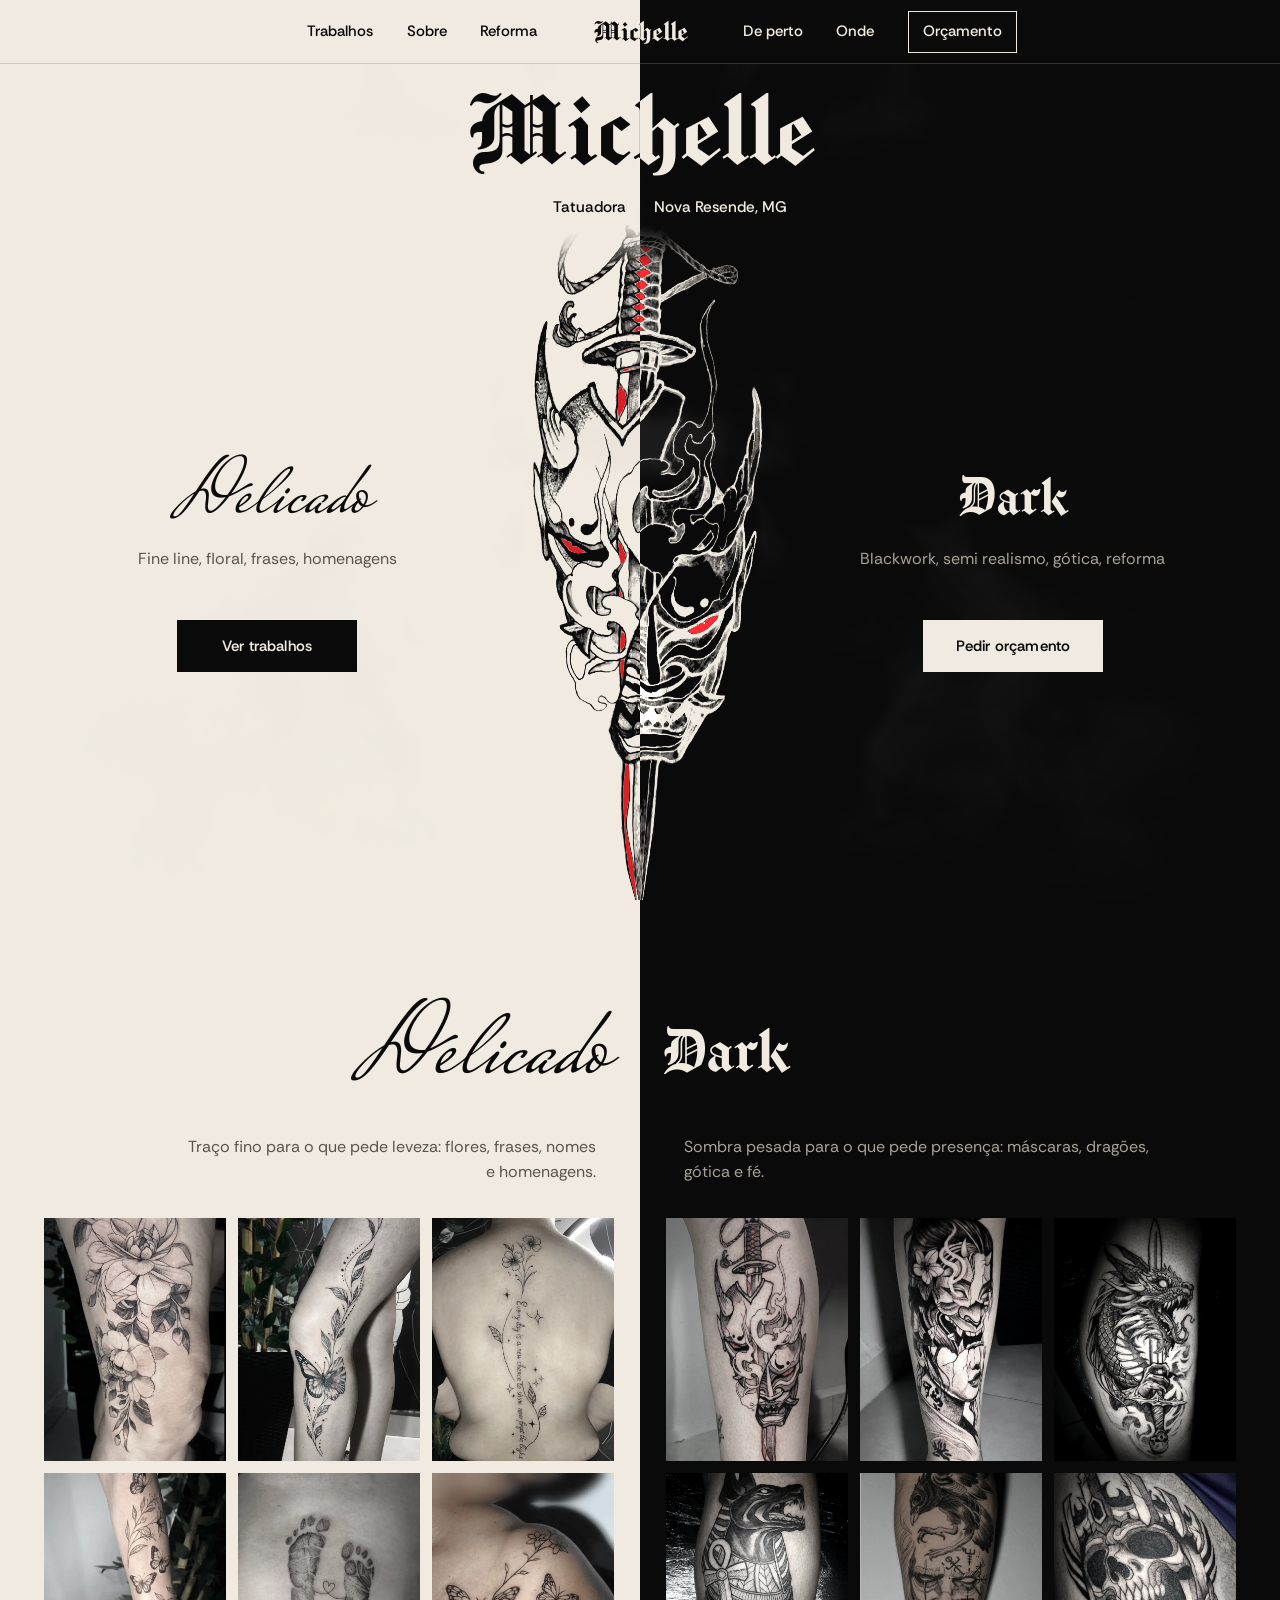
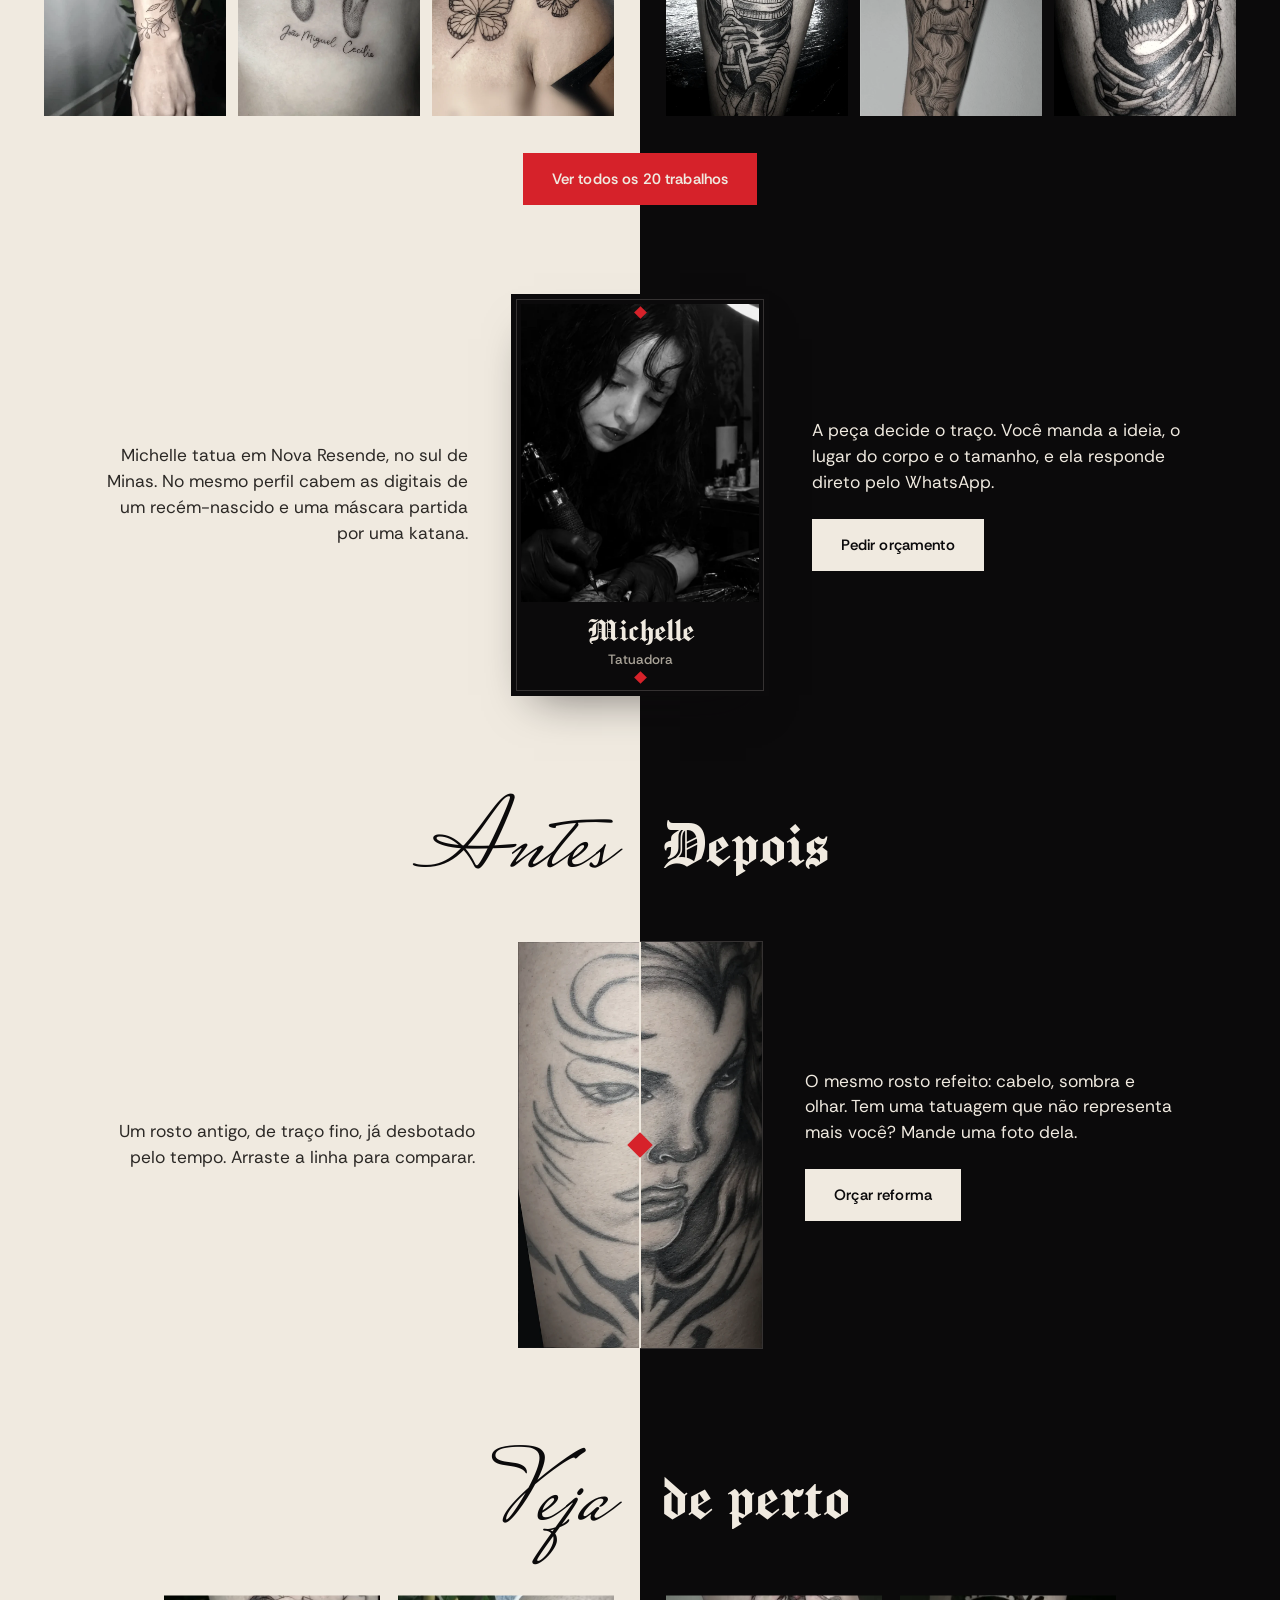
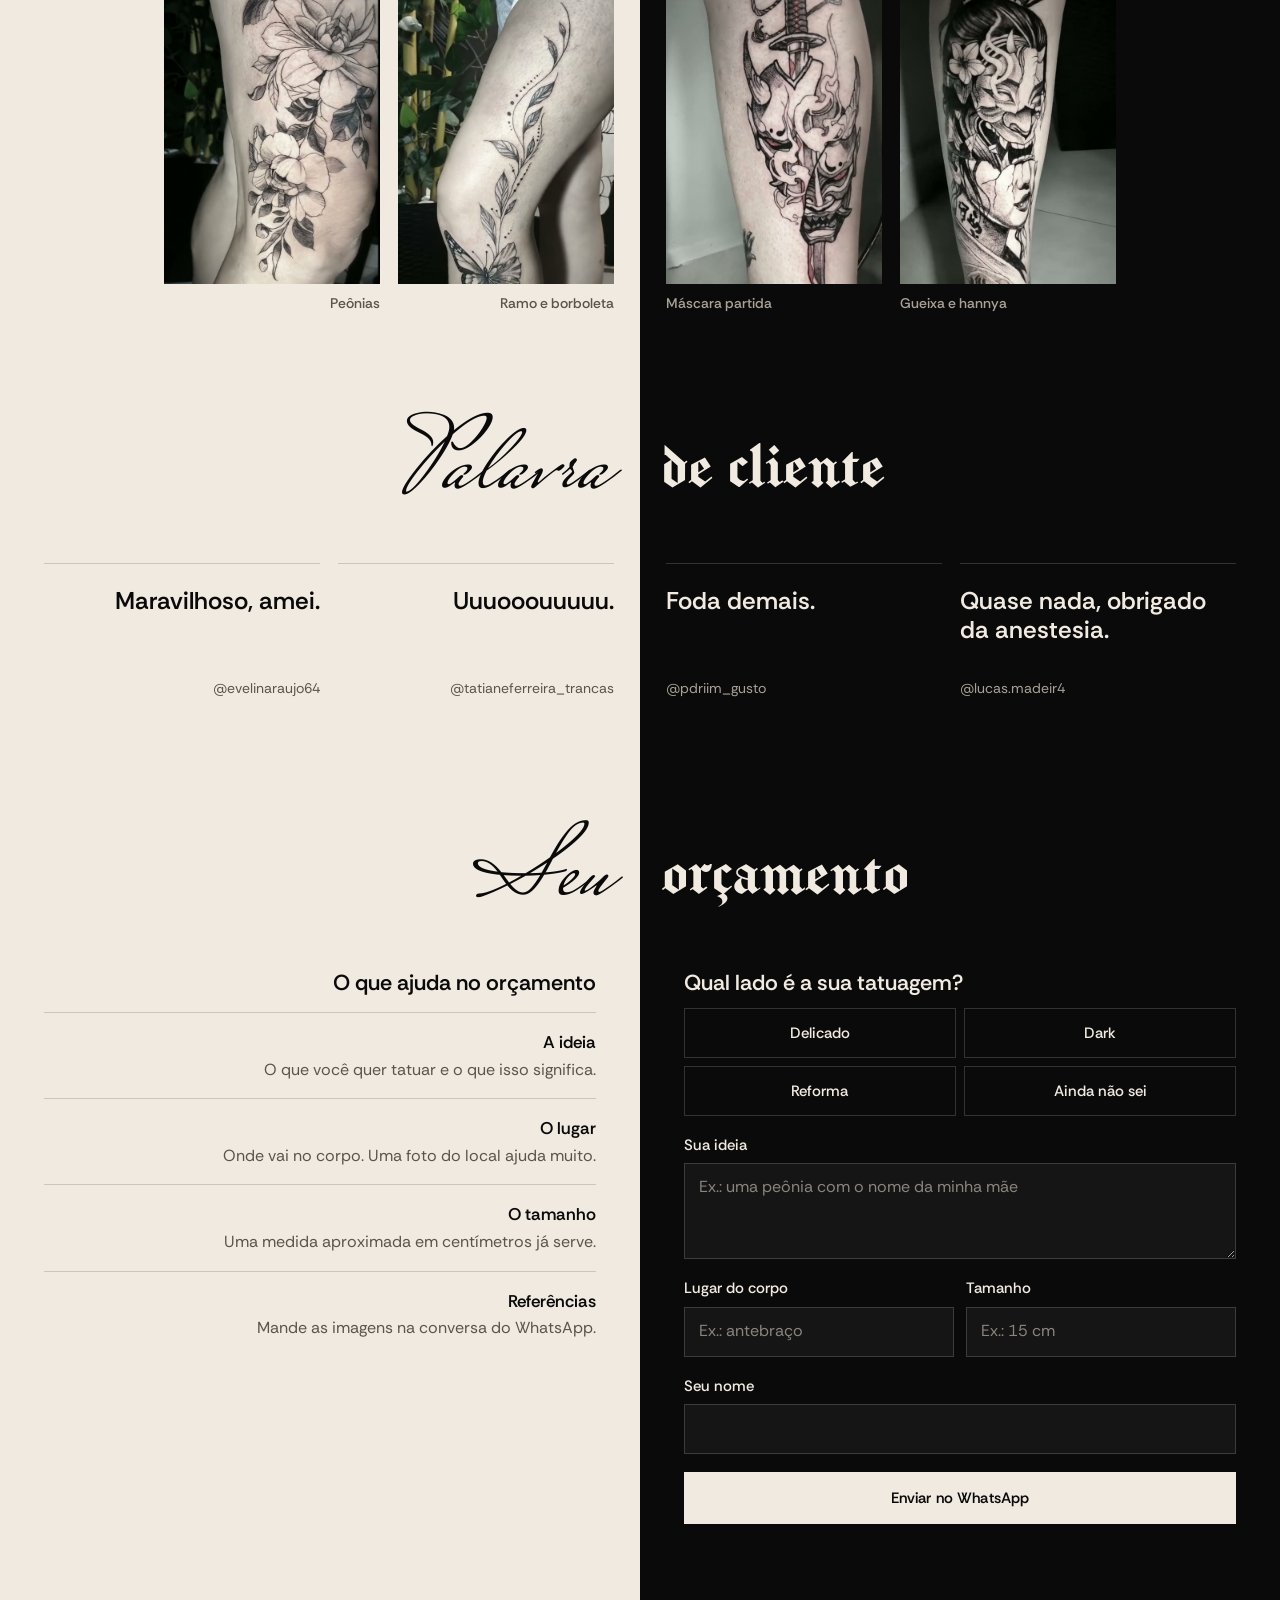
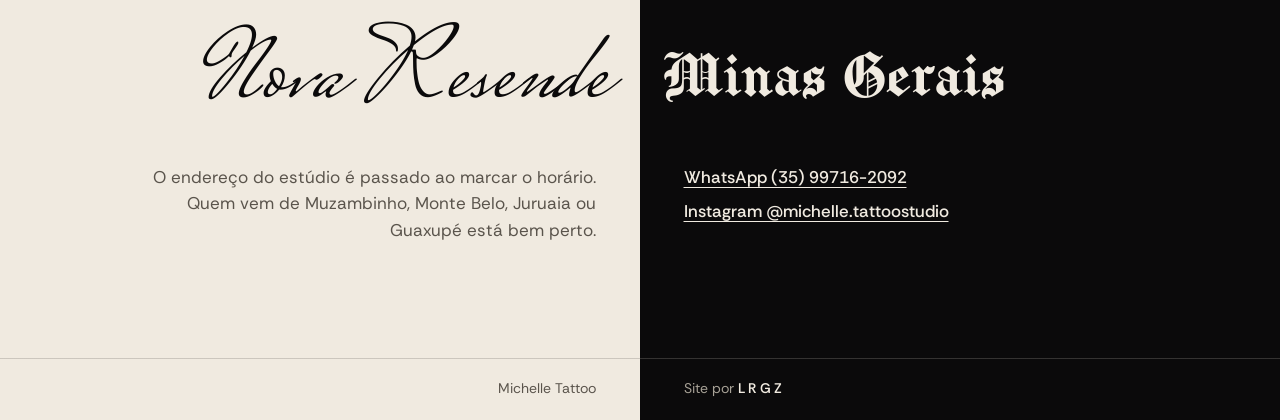
==== commit 53a666f1: "Atualiza a versão dos arquivos para limpar o cache Co-Authored-By: Claude Opus 5.5 <noreply@anthropi" ====
--- a/index.html
+++ b/index.html
@@ -22,7 +22,7 @@
 <link rel="preload" href="assets/fonts/gotica.woff2" as="font" type="font/woff2" crossorigin>
 <link rel="preload" href="assets/fonts/corpo.woff2" as="font" type="font/woff2" crossorigin>
 <link rel="preload" href="assets/img/hero/tom.webp" as="image">
-<link rel="stylesheet" href="assets/css/site.css?v=4">
+<link rel="stylesheet" href="assets/css/site.css?v=5">
 <script type="application/ld+json">{"@context":"https://schema.org","@type":"TattooParlor","name":"Michelle Tattoo","telephone":"+55 35 99716-2092","address":{"@type":"PostalAddress","addressLocality":"Nova Resende","addressRegion":"MG","addressCountry":"BR"},"sameAs":["https://www.instagram.com/michelle.tattoostudio/"]}</script>
 </head>
 <body>
@@ -221,7 +221,7 @@
 </div>
 
 <script>window.PECAS=[{"id": "peonia", "leg": "Peônias na coxa", "lado": "e", "fotos": ["assets/img/o/10_0.webp"], "video": "assets/video/peonia.mp4"}, {"id": "ramo", "leg": "Ramo e borboleta", "lado": "e", "fotos": ["assets/img/o/05_0.webp", "assets/img/o/05_1.webp"], "video": "assets/video/ramo.mp4"}, {"id": "costas", "leg": "Frase na coluna", "lado": "e", "fotos": ["assets/img/o/03_0.webp", "assets/img/o/03_1.webp"]}, {"id": "borboletas", "leg": "Antebraço com borboletas", "lado": "e", "fotos": ["assets/img/o/07_0.webp"]}, {"id": "pezinhos", "leg": "Pezinhos", "lado": "e", "fotos": ["assets/img/o/11_0.webp"]}, {"id": "ombro", "leg": "Borboletas no ombro", "lado": "e", "fotos": ["assets/img/o/15_0.webp"]}, {"id": "lotus", "leg": "Lótus", "lado": "e", "fotos": ["assets/img/o/22_0.webp"]}, {"id": "casal", "leg": "Casal em traço fino", "lado": "e", "fotos": ["assets/img/o/01_0.webp"]}, {"id": "coracao", "leg": "Coração e nomes", "lado": "e", "fotos": ["assets/img/o/12_0.webp"]}, {"id": "nomes", "leg": "Nomes no braço", "lado": "e", "fotos": ["assets/img/o/18_0.webp"]}, {"id": "hannya", "leg": "Máscara partida", "lado": "d", "fotos": ["assets/img/o/06_0.webp", "assets/img/o/06_1.webp"], "video": "assets/video/hannya.mp4"}, {"id": "gueixa", "leg": "Gueixa e hannya", "lado": "d", "fotos": ["assets/img/o/08_0.webp", "assets/img/o/08_1.webp"], "video": "assets/video/gueixa.mp4"}, {"id": "dragao", "leg": "Dragão", "lado": "d", "fotos": ["assets/img/o/19_0.webp"]}, {"id": "anubis", "leg": "Anúbis", "lado": "d", "fotos": ["assets/img/o/17_0.webp"]}, {"id": "corvo", "leg": "Rosto e corvo", "lado": "d", "fotos": ["assets/img/o/13_0.webp"]}, {"id": "caveira", "leg": "Caveira", "lado": "d", "fotos": ["assets/img/o/04_0.webp"]}, {"id": "jesus", "leg": "Jesus semi realista", "lado": "d", "fotos": ["assets/img/o/21_0.webp"]}, {"id": "gotica", "leg": "Nomes em gótica", "lado": "d", "fotos": ["assets/img/o/14_0.webp", "assets/img/o/14_1.webp"]}, {"id": "salmo", "leg": "Salmo 23", "lado": "d", "fotos": ["assets/img/o/20_0.webp"]}, {"id": "dedos", "leg": "Dark nos dedos", "lado": "d", "fotos": ["assets/img/o/23_0.webp"]}];</script>
-<script src="assets/js/tinta.js?v=4"></script>
-<script src="assets/js/site.js?v=4"></script>
+<script src="assets/js/tinta.js?v=5"></script>
+<script src="assets/js/site.js?v=5"></script>
 </body>
 </html>
--- a/assets/css/site.css
+++ b/assets/css/site.css
@@ -299,7 +299,7 @@
   .estilos{min-height:2.7em}
   .hero-lado{gap:6px}
   .hero-titulo{--nome:min(9vw,21vh)}
-  .hero-txt{grid-template-rows:auto auto;gap:0}
+  .hero-txt{grid-template-rows:min(6vw,15vh) auto;gap:0}
   .lado-nome.s{font-size:min(5vw,12vh)}
   .lado-nome.g{font-size:min(3.8vw,9vh)}
   .bt{min-height:42px;padding:0 16px}
